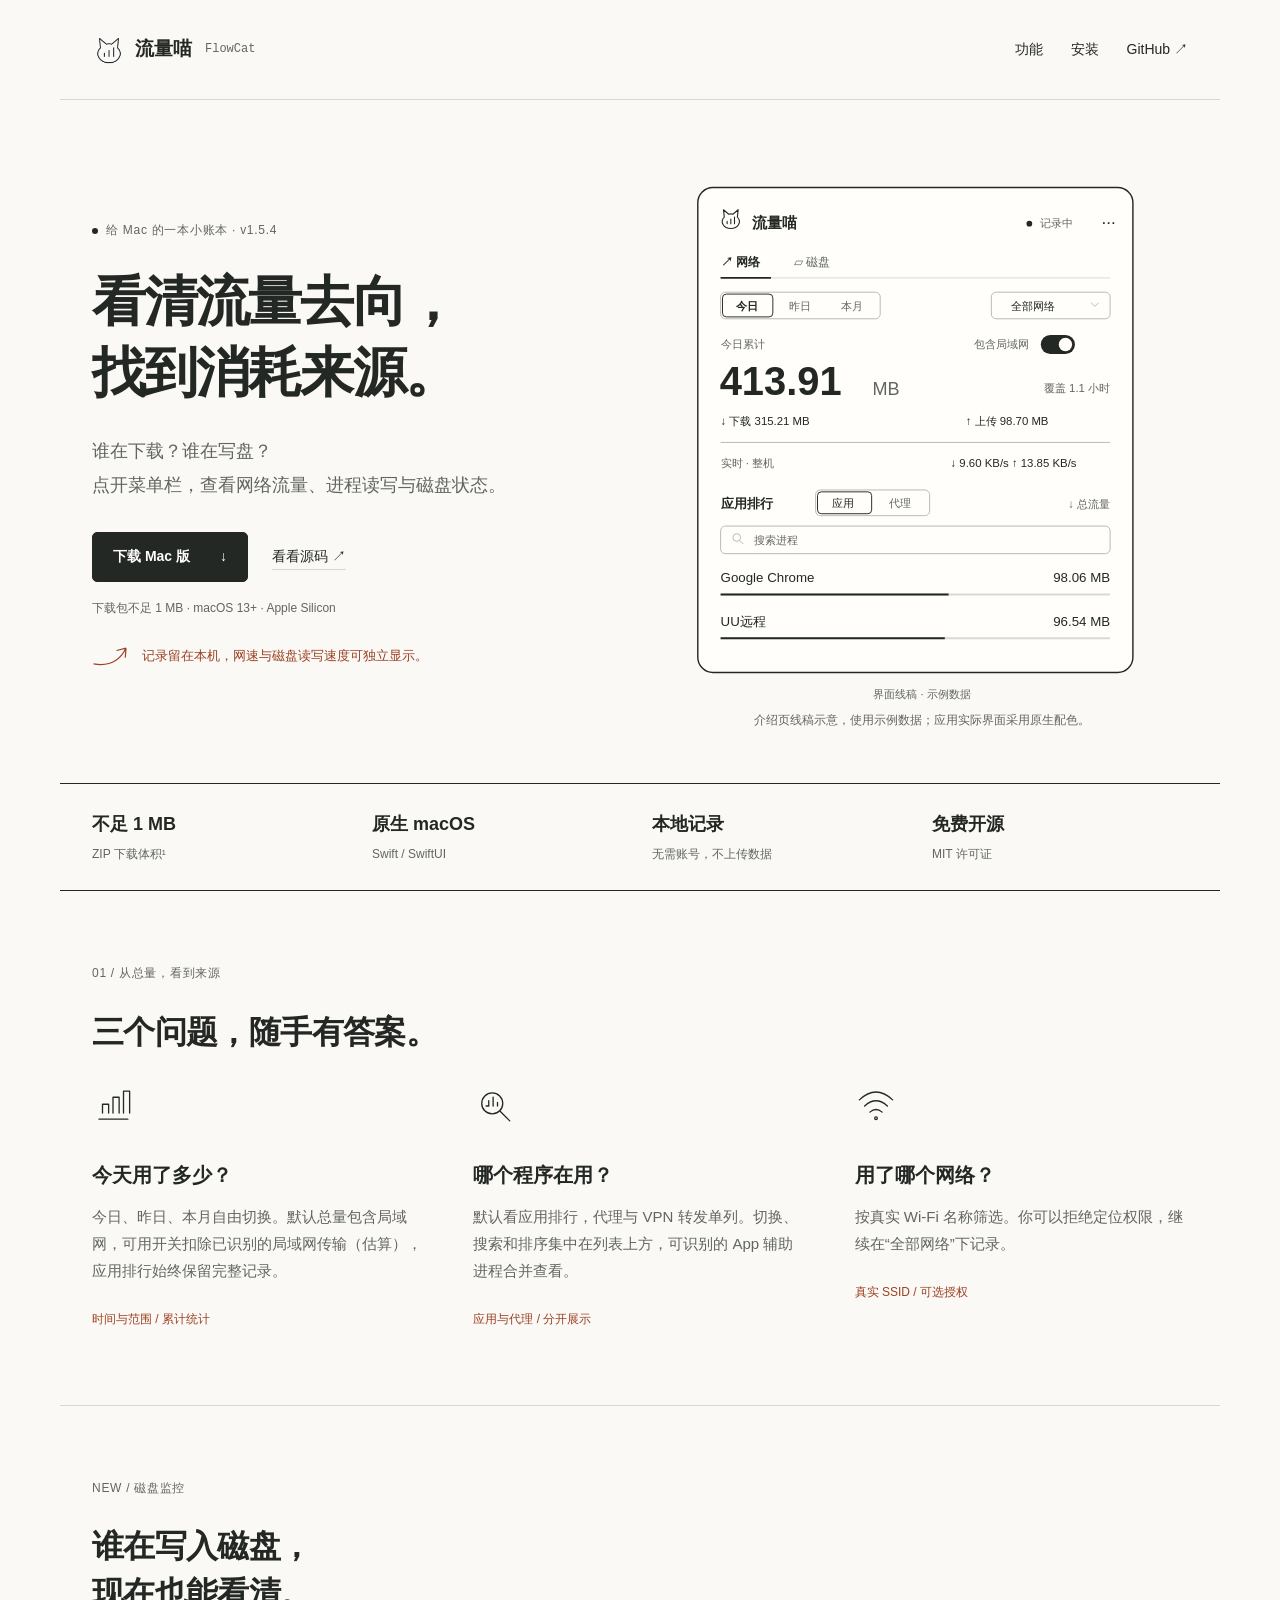
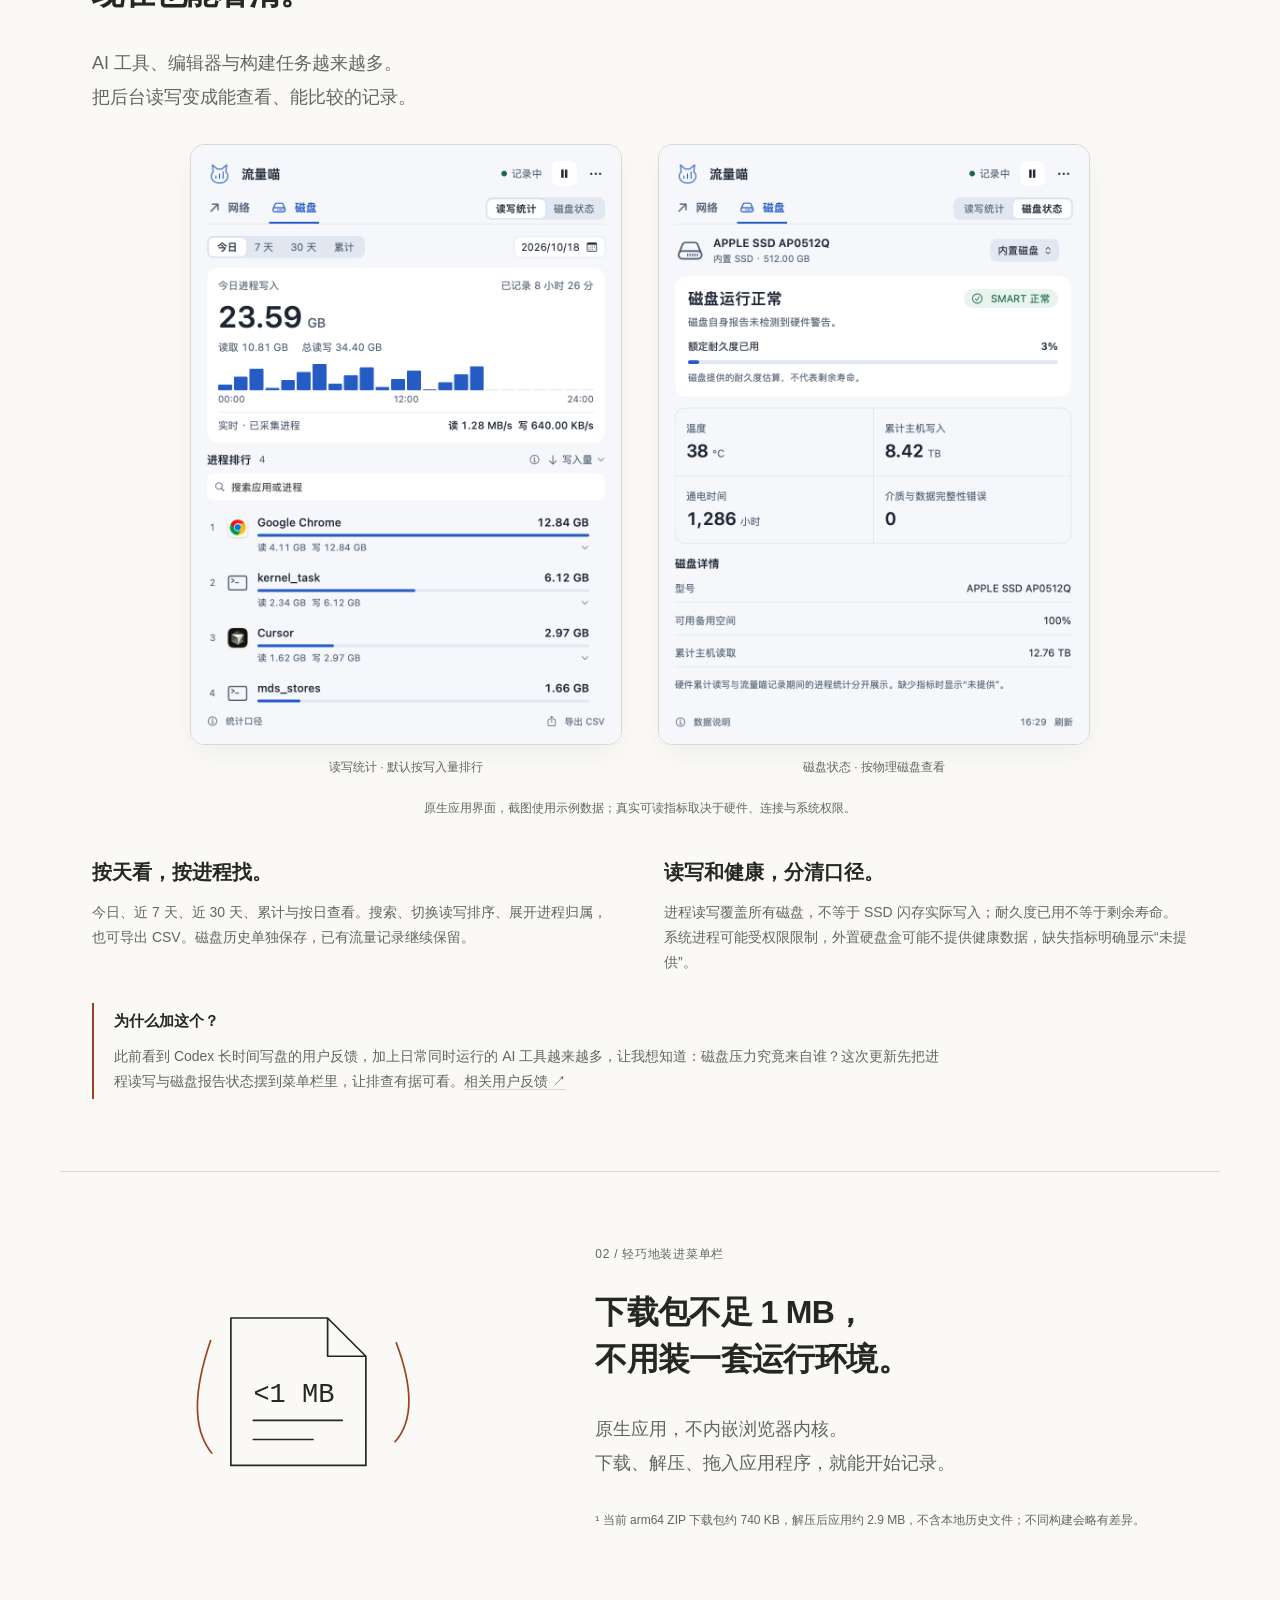
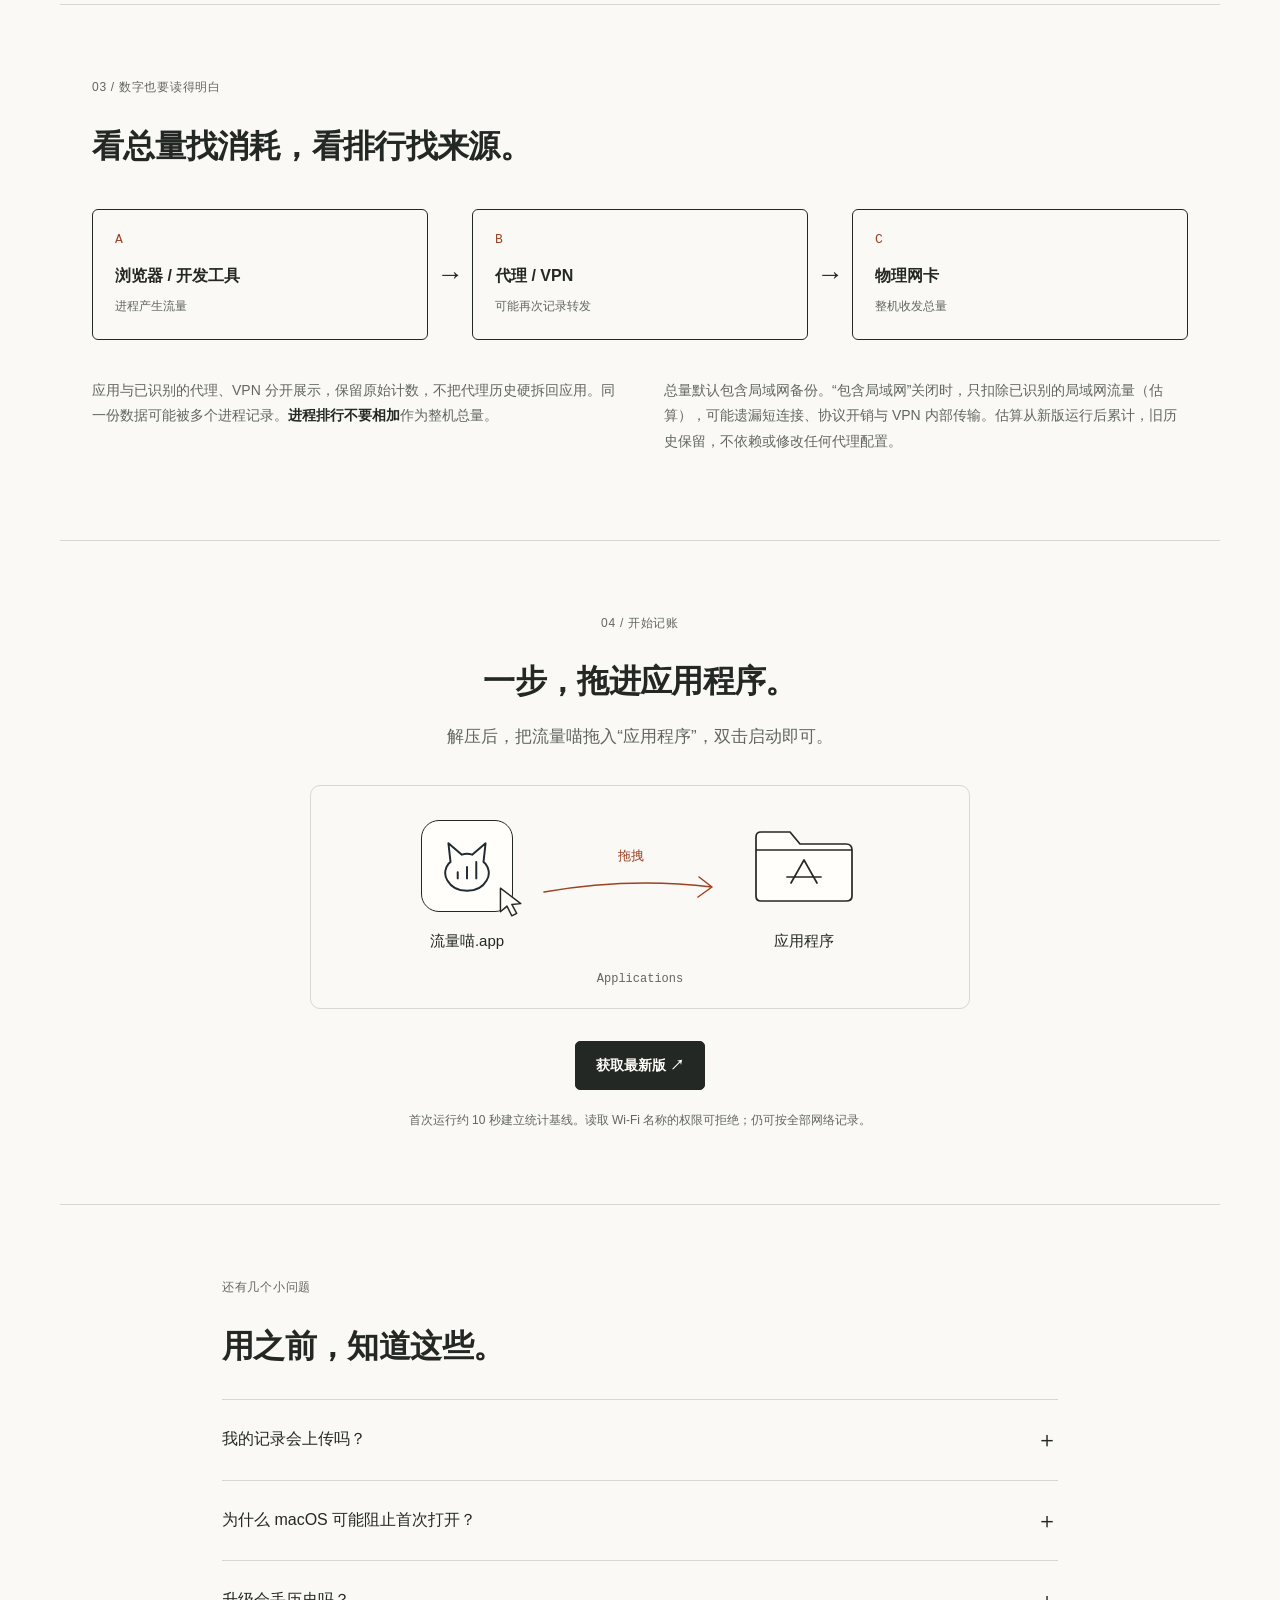
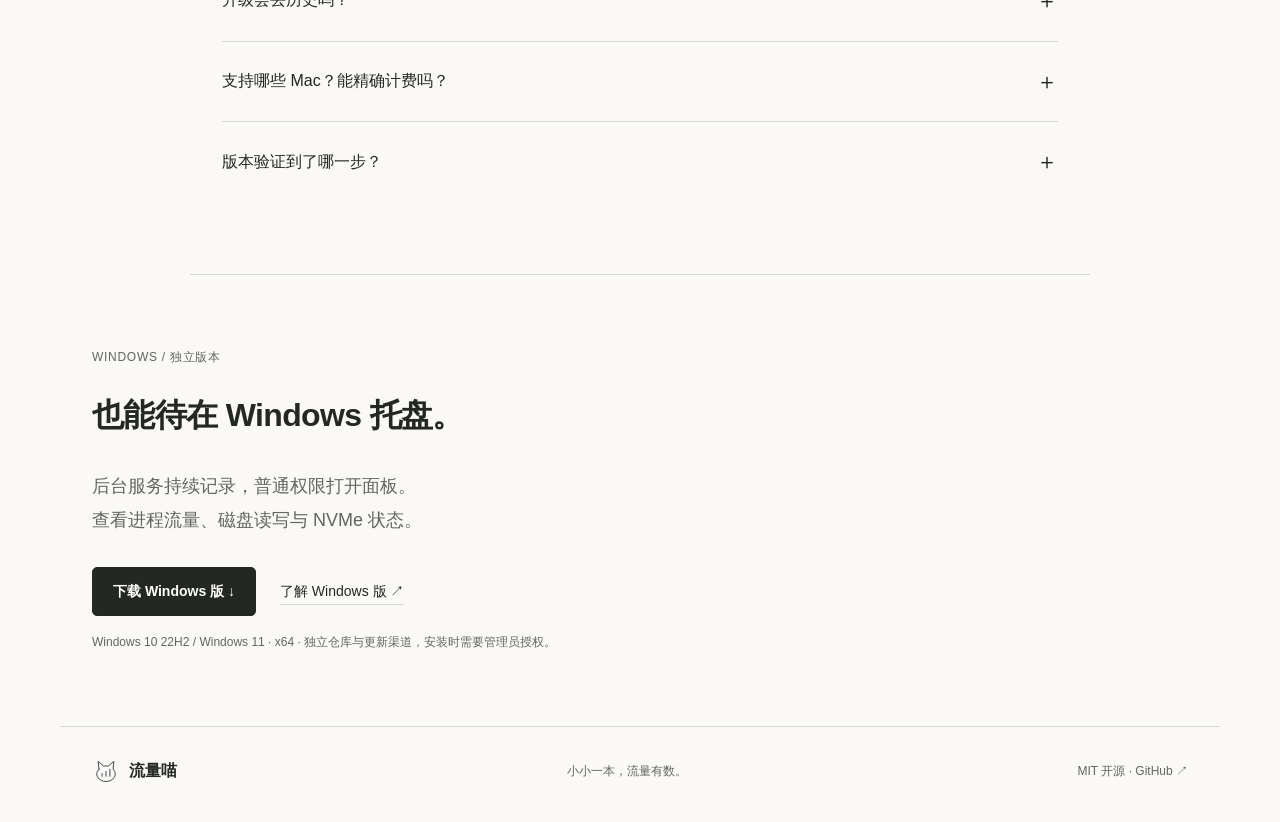
==== docs/index.html @ 8176739c "feat: replace internet scopes with a total-only LAN toggle" ====
<!doctype html>
<html lang="zh-CN"><head><meta charset="utf-8"><meta name="viewport" content="width=device-width,initial-scale=1"><meta name="description" content="流量喵 FlowCat：原生 Mac 菜单栏监控工具。查看网络流量、进程磁盘读写和磁盘健康，本地记录、免费开源。"><meta name="theme-color" content="#faf9f5"><title>流量喵 FlowCat — 看清流量去向</title><link rel="icon" href="assets/cat.svg" type="image/svg+xml"><link rel="stylesheet" href="style.css"></head>
<body><a class="skip" href="#main">跳到正文</a><header class="wrap"><a class="brand" href="#"><img src="assets/app-icon.png" width="34" height="34" alt="">流量喵 <span>FlowCat</span></a><nav aria-label="主导航"><a href="#features">功能</a><a href="#install">安装</a><a href="https://github.com/tab16360/flowcat">GitHub ↗</a></nav></header>
<main id="main"><section class="hero wrap"><div class="hero-copy"><p class="eyebrow"><span class="status-dot"></span> 给 Mac 的一本小账本 · v1.5.4</p><h1>看清流量去向，<br>找到消耗来源。</h1><p class="lead">谁在下载？谁在写盘？<br>点开菜单栏，查看网络流量、进程读写与磁盘状态。</p><div class="actions"><a class="button" href="https://github.com/tab16360/flowcat/releases/latest/download/FlowCat-arm64.zip">下载 Mac 版 <span aria-hidden="true">↓</span></a><a class="text-link" href="https://github.com/tab16360/flowcat">看看源码 ↗</a></div><p class="fine">下载包不足 1 MB · macOS 13+ · Apple Silicon</p><div class="hero-note"><svg viewBox="0 0 48 30" aria-hidden="true"><path d="M2 25Q31 30 43 5m0 0-12 3m12-3-1 12"/></svg><span>记录留在本机，网速与磁盘读写速度可独立显示。</span></div></div><figure class="product"><img src="assets/product.svg" alt="流量喵面板线稿示意：时间与网络筛选、累计流量、进程排行" width="560" height="570"><figcaption>介绍页线稿示意，使用示例数据；应用实际界面采用原生配色。</figcaption></figure></section>
<section class="facts wrap" aria-label="产品特点"><div><strong>不足 1 MB</strong><span>ZIP 下载体积¹</span></div><div><strong>原生 macOS</strong><span>Swift / SwiftUI</span></div><div><strong>本地记录</strong><span>无需账号，不上传数据</span></div><div><strong>免费开源</strong><span>MIT 许可证</span></div></section>
<section id="features" class="wrap section"><div class="section-heading"><p class="eyebrow">01 / 从总量，看到来源</p><h2>三个问题，随手有答案。</h2></div><div class="features"><article><svg class="line-icon" viewBox="0 0 48 48" aria-hidden="true"><path d="M8 39h33M12 32V22h7v10m5 0V14h7v18m5 0V7h7v25"/></svg><h3>今天用了多少？</h3><p>今日、昨日、本月自由切换。默认总量包含局域网，可用开关扣除已识别的局域网传输（估算），应用排行始终保留完整记录。</p><span class="note">时间与范围 / 累计统计</span></article><article><svg class="line-icon" viewBox="0 0 48 48" aria-hidden="true"><circle cx="22" cy="21" r="12"/><path d="m31 30 11 11M15 24h3v-6m5 6V14m5 10v-4"/></svg><h3>哪个程序在用？</h3><p>默认看应用排行，代理与 VPN 转发单列。切换、搜索和排序集中在列表上方，可识别的 App 辅助进程合并查看。</p><span class="note">应用与代理 / 分开展示</span></article><article><svg class="line-icon" viewBox="0 0 48 48" aria-hidden="true"><path d="M5 17q19-18 38 0M11 24q13-12 26 0m-20 7q7-6 14 0"/><circle cx="24" cy="38" r="1.5"/></svg><h3>用了哪个网络？</h3><p>按真实 Wi-Fi 名称筛选。你可以拒绝定位权限，继续在“全部网络”下记录。</p><span class="note">真实 SSID / 可选授权</span></article></div></section>
<section id="disk" class="wrap section disk-section"><div class="section-heading"><p class="eyebrow">NEW / 磁盘监控</p><h2>谁在写入磁盘，<br>现在也能看清。</h2><p class="lead">AI 工具、编辑器与构建任务越来越多。<br>把后台读写变成能查看、能比较的记录。</p></div><div class="disk-screens"><figure><img src="assets/disk-io.png" width="920" height="1280" loading="lazy" alt="磁盘读写统计：今日、7天、30天与累计，支持进程写入排行、搜索和导出"><figcaption>读写统计 · 默认按写入量排行</figcaption></figure><figure><img src="assets/disk-health.png" width="920" height="1280" loading="lazy" alt="磁盘健康：SMART状态、温度、累计主机写入、通电时间和介质错误"><figcaption>磁盘状态 · 按物理磁盘查看</figcaption></figure></div><p class="fine screenshot-note">原生应用界面，截图使用示例数据；真实可读指标取决于硬件、连接与系统权限。</p><div class="disk-details"><article><h3>按天看，按进程找。</h3><p>今日、近 7 天、近 30 天、累计与按日查看。搜索、切换读写排序、展开进程归属，也可导出 CSV。磁盘历史单独保存，已有流量记录继续保留。</p></article><article><h3>读写和健康，分清口径。</h3><p>进程读写覆盖所有磁盘，不等于 SSD 闪存实际写入；耐久度已用不等于剩余寿命。系统进程可能受权限限制，外置硬盘盒可能不提供健康数据，缺失指标明确显示“未提供”。</p></article></div><div class="update-note"><strong>为什么加这个？</strong><p>此前看到 Codex 长时间写盘的用户反馈，加上日常同时运行的 AI 工具越来越多，让我想知道：磁盘压力究竟来自谁？这次更新先把进程读写与磁盘报告状态摆到菜单栏里，让排查有据可看。<a class="text-link" href="https://github.com/openai/codex/issues/21007">相关用户反馈 ↗</a></p></div></section>
<section id="size" class="wrap section size-section"><div class="size-illustration" aria-hidden="true"><svg viewBox="0 0 240 180"><path d="M55 32h86l34 34v97H55ZM141 32v34h34M75 123h79M75 140h53"/><path class="sketch" d="M37 52q-24 70 1 100M202 54q23 61-1 88"/><text x="75" y="107">&lt;1 MB</text></svg></div><div><p class="eyebrow">02 / 轻巧地装进菜单栏</p><h2>下载包不足 1 MB，<br>不用装一套运行环境。</h2><p class="lead">原生应用，不内嵌浏览器内核。<br>下载、解压、拖入应用程序，就能开始记录。</p><p class="fine">¹ 当前 arm64 ZIP 下载包约 740 KB，解压后应用约 2.9 MB，不含本地历史文件；不同构建会略有差异。</p></div></section>
<section class="wrap section accounting"><p class="eyebrow">03 / 数字也要读得明白</p><h2>看总量找消耗，看排行找来源。</h2><div class="flow" aria-label="流量可能经过原程序、代理再到物理网卡"><div><span class="flow-no">A</span><strong>浏览器 / 开发工具</strong><span>进程产生流量</span></div><span class="arrow" aria-hidden="true">→</span><div><span class="flow-no">B</span><strong>代理 / VPN</strong><span>可能再次记录转发</span></div><span class="arrow" aria-hidden="true">→</span><div><span class="flow-no">C</span><strong>物理网卡</strong><span>整机收发总量</span></div></div><div class="notes"><p>应用与已识别的代理、VPN 分开展示，保留原始计数，不把代理历史硬拆回应用。同一份数据可能被多个进程记录。<strong>进程排行不要相加</strong>作为整机总量。</p><p>总量默认包含局域网备份。“包含局域网”关闭时，只扣除已识别的局域网流量（估算），可能遗漏短连接、协议开销与 VPN 内部传输。估算从新版运行后累计，旧历史保留，不依赖或修改任何代理配置。</p></div></section>
<section id="install" class="wrap section install"><div><p class="eyebrow">04 / 开始记账</p><h2>一步，拖进应用程序。</h2><p class="lead">解压后，把流量喵拖入“应用程序”，双击启动即可。</p></div><figure class="drag-install" aria-label="安装示意：将流量喵应用图标拖拽到应用程序文件夹"><div class="drag-stage"><div class="drag-source"><div class="app-tile"><img src="assets/cat.svg" width="66" height="66" alt=""><svg class="drag-cursor" viewBox="0 0 32 40" aria-hidden="true"><path d="M3 3v29l8-7 6 12 6-3-6-11 11-1Z"/></svg></div><strong>流量喵.app</strong></div><div class="drag-path" aria-hidden="true"><span>拖拽</span><svg viewBox="0 0 180 36"><path d="M3 22Q88 7 171 17m-13-10 13 10-14 10"/></svg></div><div class="drag-destination"><svg class="folder-icon" viewBox="0 0 110 88" aria-hidden="true"><path d="M7 74V15q0-5 5-5h29l10 12h46q6 0 6 6v46q0 5-6 5H12q-5 0-5-5Zm1-46h94"/><path d="m42 61 13-23 13 23m-30-6h34"/></svg><strong>应用程序</strong></div></div><figcaption>Applications</figcaption></figure><a class="button" href="https://github.com/tab16360/flowcat/releases/latest/download/FlowCat-arm64.zip">获取最新版 ↗</a><p class="fine">首次运行约 10 秒建立统计基线。读取 Wi-Fi 名称的权限可拒绝；仍可按全部网络记录。</p></section>
<section class="wrap section faq"><p class="eyebrow">还有几个小问题</p><h2>用之前，知道这些。</h2><details><summary>我的记录会上传吗？<span aria-hidden="true">＋</span></summary><p>不会。网络和磁盘历史分别保存在本机的 ledger.json 与 disk-ledger.json 中，不记录通信内容，不包含遥测。导出的 CSV 由你选择保存位置。</p></details><details><summary>为什么 macOS 可能阻止首次打开？<span aria-hidden="true">＋</span></summary><p>当前应用为临时签名、未进行 Developer ID 签名和公证。确认下载来源后，可按系统设置“隐私与安全性”的提示允许打开，无需关闭系统安全功能。</p></details><details><summary>升级会丢历史吗？<span aria-hidden="true">＋</span></summary><p>1.4.0 起选择“安装并重启”即可应用内更新，历史和设置保留，失败时恢复旧版。1.3.x 需要先手动安装一次新版。</p></details><details><summary>支持哪些 Mac？能精确计费吗？<span aria-hidden="true">＋</span></summary><p>右键菜单或“更多”菜单可检查更新，选择“安装并重启”自动下载、校验和替换；安装目录需可写，历史保留。当前发布包支持 Apple Silicon、macOS 13+。Intel 可尝试源码构建但未验收。采样可能漏计短时进程和网络切换间隔，不能用于精确计费。</p></details><details><summary>版本验证到了哪一步？<span aria-hidden="true">＋</span></summary><p>128 项核心统计、磁盘持久化与更新检查通过；已实测进程采样与磁盘健康数据，并渲染明暗、窄屏与短屏界面。完整鼠标交互、权限弹窗和多显示器场景尚未验收。</p></details></section>
<section id="windows" class="wrap section"><div class="section-heading"><p class="eyebrow">WINDOWS / 独立版本</p><h2>也能待在 Windows 托盘。</h2><p class="lead">后台服务持续记录，普通权限打开面板。<br>查看进程流量、磁盘读写与 NVMe 状态。</p></div><div class="actions"><a class="button" href="https://github.com/tab16360/flowcat-windows/releases/latest/download/FlowCat-Windows-x64-Setup.exe">下载 Windows 版 ↓</a><a class="text-link" href="windows/">了解 Windows 版 ↗</a></div><p class="fine">Windows 10 22H2 / Windows 11 · x64 · 独立仓库与更新渠道，安装时需要管理员授权。</p></section>
</main><footer class="wrap"><a class="brand" href="#"><img src="assets/cat.svg" width="28" height="28" alt="">流量喵</a><span>小小一本，流量有数。</span><a href="https://github.com/tab16360/flowcat">MIT 开源 · GitHub ↗</a></footer></body></html>
---- docs/style.css ----
:root{--paper:#faf9f5;--ink:#242824;--muted:#626660;--line:#d7d8cf;--accent:#9c4123;--white:#fffefa}*{box-sizing:border-box}html{scroll-behavior:auto;scroll-padding-top:24px}body{margin:0;color:var(--ink);background:var(--paper);font:16px/1.8 -apple-system,BlinkMacSystemFont,"PingFang SC",sans-serif}a{color:inherit;text-decoration:none}a:focus-visible,summary:focus-visible{outline:2px solid var(--accent);outline-offset:5px}.wrap{max-width:1160px;padding:0 32px;margin:auto}header{min-height:100px;display:flex;align-items:center;justify-content:space-between;border-bottom:1px solid var(--line)}.brand{display:flex;gap:9px;align-items:center;font-size:19px;font-weight:700;white-space:nowrap}.brand span{font:12px/1.4 ui-monospace,monospace;color:var(--muted);margin-left:4px}nav{display:flex;gap:28px;font-size:14px}nav a:hover,.text-link:hover{color:var(--accent)}.hero{display:grid;grid-template-columns:1fr 1fr;align-items:center;gap:32px;padding-top:60px;padding-bottom:52px}.eyebrow{font-size:12px;letter-spacing:.06em;color:var(--muted);margin:0 0 24px;display:flex;align-items:center;gap:8px}.status-dot{width:6px;height:6px;border-radius:50%;background:var(--ink)}h1{font-size:clamp(38px,4.4vw,54px);line-height:1.32;letter-spacing:-.035em;margin:0 0 26px;font-weight:650}h2{font-size:32px;line-height:1.45;letter-spacing:-.02em;margin:0 0 30px;font-weight:650}h3{font-size:20px;margin:20px 0 10px}.size-mark{position:relative;white-space:nowrap}.size-mark svg{position:absolute;bottom:-9px;left:-3px;width:100%;height:16px;overflow:visible;fill:none;stroke:var(--accent);stroke-width:1.6}.lead{font-size:18px;color:var(--muted);line-height:1.9;margin:0 0 30px}.actions{display:flex;align-items:center;gap:24px;flex-wrap:wrap}.button{display:inline-flex;justify-content:center;gap:30px;align-items:center;padding:11px 20px;background:var(--ink);color:var(--white);border:1px solid var(--ink);border-radius:5px;font-size:14px;font-weight:600}.button:hover{background:#40453e}.text-link{font-size:14px;border-bottom:1px solid var(--line)}.fine,figcaption{font-size:12px;color:var(--muted);line-height:1.8}.fine{margin:16px 0 0}.hero-note{display:flex;gap:12px;align-items:center;margin:22px 0 0;font-size:13px;color:var(--accent)}.hero-note svg{width:38px;height:30px;fill:none;stroke:var(--accent);stroke-width:1.5}.product{margin:0;min-width:0;background-image:radial-gradient(#dbdcd3 .65px,transparent .65px);background-size:18px 18px;border-radius:12px}.product img{width:100%;height:auto;display:block}.product figcaption{margin:8px 24px 0;text-align:center;background:var(--paper)}.facts{display:grid;grid-template-columns:repeat(4,1fr);border-top:1px solid var(--ink);border-bottom:1px solid var(--ink);padding-top:24px;padding-bottom:24px;gap:24px}.facts div{display:flex;flex-direction:column;gap:4px}.facts strong{font-size:18px;font-weight:600}.facts span{font-size:12px;color:var(--muted)}.section{padding-top:72px;padding-bottom:72px;border-bottom:1px solid var(--line)}.features{display:grid;grid-template-columns:repeat(3,1fr);gap:48px}.features p{font-size:15px;color:var(--muted);margin:0 0 20px}.line-icon{width:42px;height:42px;stroke:var(--ink);stroke-width:1.5;stroke-linecap:round;stroke-linejoin:round;fill:none}.note{font-size:12px;color:var(--accent)}.size-section{display:grid;grid-template-columns:1fr 1.4fr;gap:80px;align-items:center}.size-illustration{text-align:center}.size-illustration svg{max-width:270px;width:100%;fill:none;stroke:var(--ink);stroke-width:1.5;stroke-linecap:round;stroke-linejoin:round}.size-illustration text{fill:var(--ink);stroke:none;font:24px ui-monospace,monospace}.size-illustration .sketch{stroke:var(--accent)}.flow{display:grid;grid-template-columns:1fr 44px 1fr 44px 1fr;align-items:center;margin-top:40px}.flow>div{min-width:0;display:flex;flex-direction:column;border:1px solid var(--ink);border-radius:6px;padding:22px;gap:5px}.flow span{font-size:12px;color:var(--muted)}.flow .flow-no{font:13px ui-monospace,monospace;color:var(--accent);margin-bottom:10px}.flow strong{font-size:16px}.flow .arrow{text-align:center;font-size:27px;color:var(--ink)}.notes{display:grid;grid-template-columns:1fr 1fr;gap:48px;margin-top:24px;color:var(--muted);font-size:14px}.notes strong{color:var(--ink)}.install{display:grid;grid-template-columns:1fr 1fr;gap:80px}ol{margin:0;padding-left:27px}li{padding-left:12px;margin-bottom:24px}li::marker{font:15px ui-monospace,monospace;color:var(--accent)}li:last-child{margin-bottom:0}ol p{margin:5px 0 0;color:var(--muted);font-size:14px}.faq{max-width:900px}details{border-top:1px solid var(--line);padding:20px 0}summary{list-style:none;cursor:pointer;font-size:16px;display:flex;align-items:center;justify-content:space-between;gap:18px}summary::-webkit-details-marker{display:none}summary span{font-size:22px;font-weight:400}details[open] summary span{transform:rotate(45deg)}details p{color:var(--muted);font-size:14px;max-width:680px;margin:18px 0 0}footer{display:flex;justify-content:space-between;align-items:center;gap:24px;padding-top:30px!important;padding-bottom:36px!important;font-size:12px;color:var(--muted)}footer .brand{font-size:16px;color:var(--ink)}.skip{position:fixed;top:-100px;left:20px;background:var(--white);padding:8px 18px;z-index:5}.skip:focus{top:10px}@media(max-width:850px){.hero{gap:16px;padding-top:44px}.features{gap:28px}.size-section,.install{gap:40px}h1{font-size:38px}h2{font-size:28px}.section{padding-top:52px;padding-bottom:52px}.flow>div{padding:16px}.flow strong{font-size:14px}}@media(max-width:640px){.wrap{padding-left:22px;padding-right:22px}header{min-height:78px}.brand span{display:none}nav{gap:18px}nav a:first-child{display:none}.hero{grid-template-columns:1fr;gap:30px;padding-top:42px;padding-bottom:36px}.hero-copy{max-width:440px}h1{font-size:42px}.hero .product{max-width:500px;width:100%;justify-self:center}.facts{grid-template-columns:1fr 1fr;gap:24px 20px;padding-top:22px;padding-bottom:22px}.features{grid-template-columns:1fr;gap:32px}.features article{padding-left:62px;position:relative}.line-icon{position:absolute;left:0;top:0}h3{margin-top:0}.features p{margin-bottom:10px}.size-section,.install,.notes{grid-template-columns:1fr;gap:28px}.size-illustration{order:2}.size-illustration svg{max-width:210px}.flow{grid-template-columns:1fr;gap:9px}.flow>div{padding:15px 20px}.flow .flow-no{margin-bottom:0}.flow .arrow{transform:rotate(90deg);line-height:1.3}.notes{gap:0;margin-top:18px}h2{font-size:27px}footer{flex-wrap:wrap;gap:12px}footer>span{width:100%;order:3}.lead{font-size:17px}.eyebrow{margin-bottom:18px}}@media(prefers-reduced-motion:reduce){html{scroll-behavior:auto}}

/* One-step install illustration */
.install{display:block;text-align:center}.install .eyebrow{justify-content:center}.install h2{margin-bottom:16px}.install .lead{font-size:17px}.drag-install{max-width:660px;margin:32px auto;background-image:radial-gradient(#dbdcd3 .65px,transparent .65px);background-size:18px 18px;border:1px solid var(--line);border-radius:10px;padding:34px 36px 22px}.drag-stage{display:flex;align-items:center;justify-content:center;gap:28px}.drag-source,.drag-destination{display:flex;flex-direction:column;align-items:center;gap:15px}.drag-source strong,.drag-destination strong{font-size:15px;font-weight:500;white-space:nowrap}.app-tile{position:relative;width:92px;height:92px;display:grid;place-items:center;border:1.5px solid var(--ink);border-radius:18px;background:var(--white)}.drag-cursor{position:absolute;width:26px;height:34px;right:-12px;bottom:-8px;fill:var(--white);stroke:var(--ink);stroke-width:1.8;stroke-linejoin:round}.folder-icon{width:110px;height:92px;fill:var(--white);stroke:var(--ink);stroke-width:1.7;stroke-linecap:round;stroke-linejoin:round}.drag-path{flex:1;max-width:180px;min-width:44px;align-self:center;padding-bottom:28px}.drag-path span{font-size:13px;color:var(--accent)}.drag-path svg{display:block;width:100%;height:36px;fill:none;stroke:var(--accent);stroke-width:1.5;stroke-linecap:round;stroke-linejoin:round}.drag-install figcaption{margin:18px 0 0;font:12px ui-monospace,monospace;color:var(--muted)}.install>.fine{max-width:600px;margin:20px auto 0}@media(max-width:640px){.drag-install{padding:28px 20px 20px}.drag-stage{gap:16px}.app-tile{width:74px;height:74px;border-radius:15px}.app-tile>img{width:55px;height:55px}.folder-icon{width:90px;height:74px}.drag-source strong,.drag-destination strong{font-size:14px}.install .lead{font-size:16px}.hero h1{font-size:38px}}

/* Disk monitoring update: retain the site's paper-and-line visual language. */
.disk-section .lead{margin-bottom:30px}.disk-screens{display:grid;grid-template-columns:1fr 1fr;gap:36px;max-width:900px;margin:0 auto}.disk-screens figure{margin:0;min-width:0}.disk-screens img{display:block;width:100%;height:auto;border:1px solid var(--line);border-radius:14px}.disk-screens figcaption{text-align:center;margin-top:12px}.screenshot-note{text-align:center;max-width:760px;margin:20px auto 0}.disk-details{display:grid;grid-template-columns:1fr 1fr;gap:48px;margin-top:34px}.disk-details h3{margin-top:0}.disk-details p,.update-note p{font-size:14px;color:var(--muted);margin:8px 0 0}.update-note{border-left:2px solid var(--accent);padding:4px 0 4px 20px;margin-top:28px;max-width:850px}.update-note strong{font-size:15px}.update-note .text-link{white-space:nowrap}.disk-section figure img{box-shadow:0 10px 26px #2428240a}@media(max-width:640px){.disk-screens{grid-template-columns:1fr;max-width:420px;gap:30px}.disk-details{grid-template-columns:1fr;gap:22px}.disk-details h3{margin-bottom:8px}.update-note{padding-left:16px}}
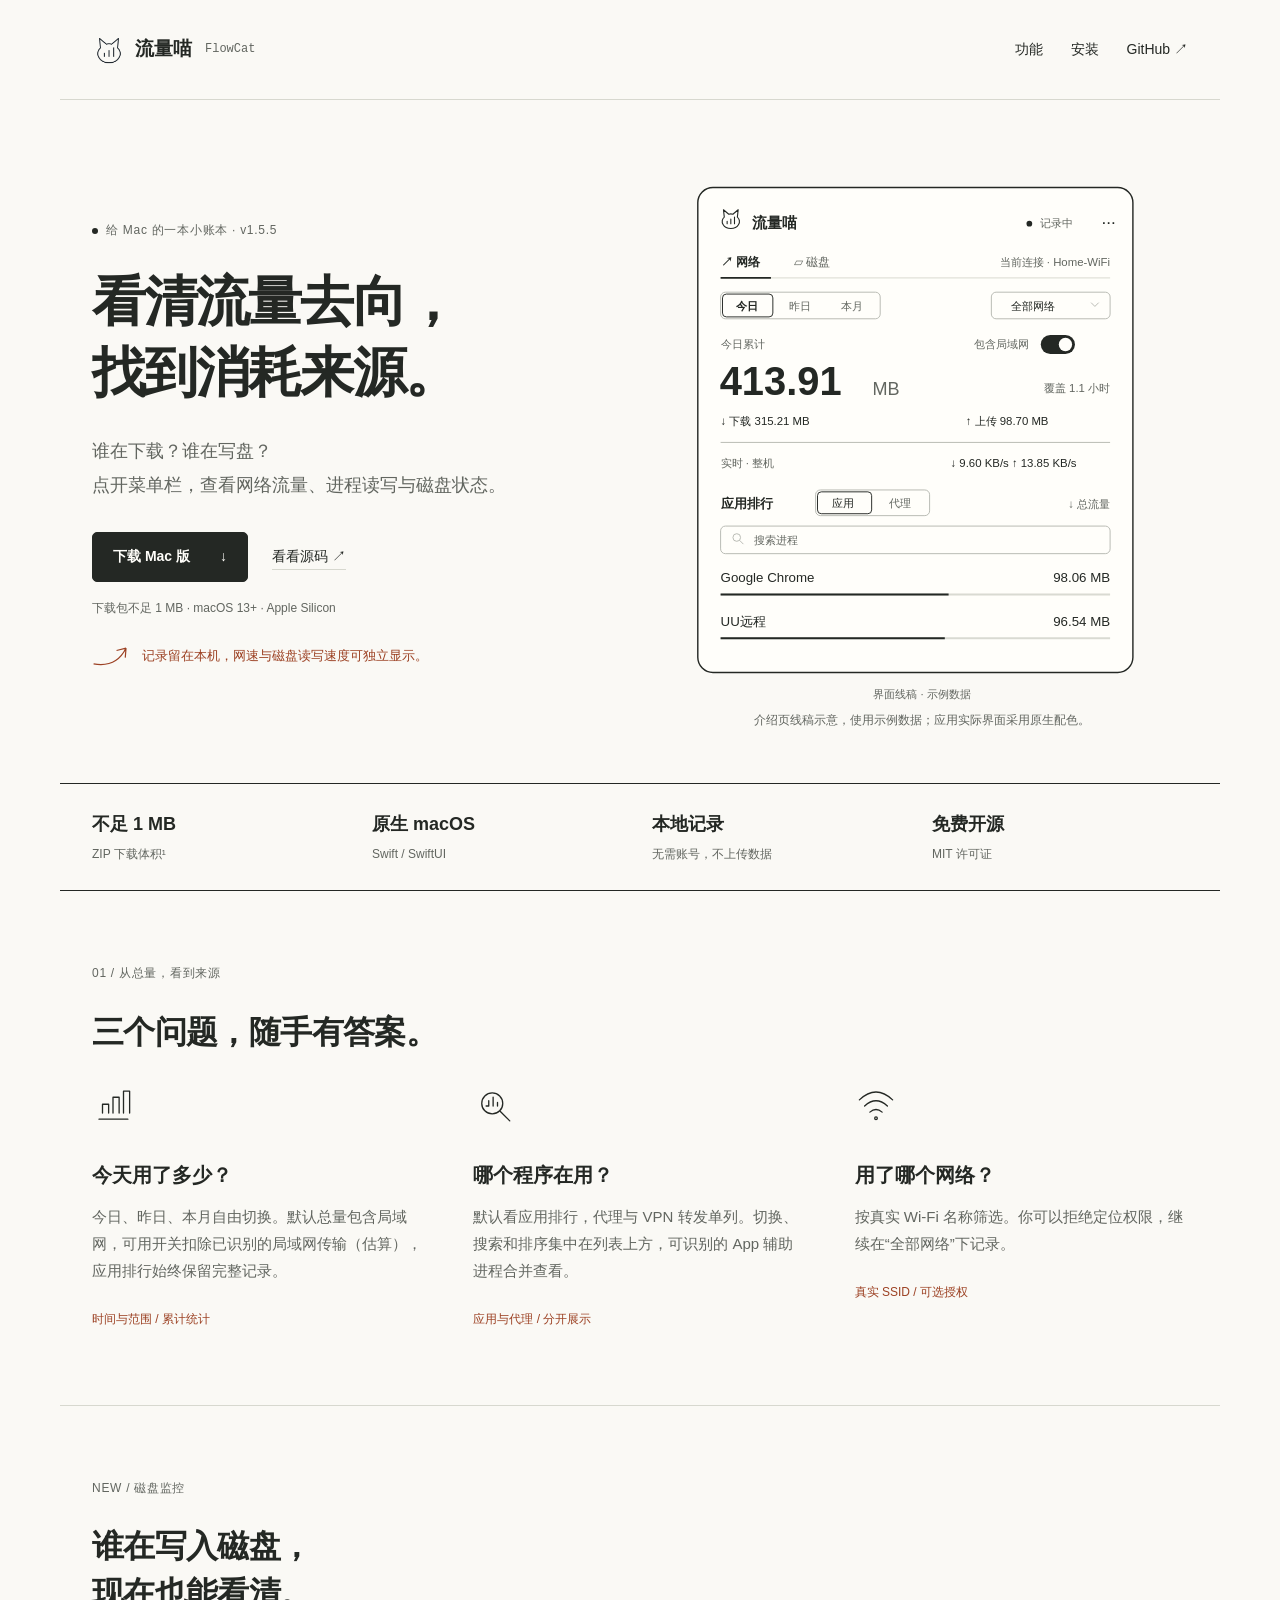
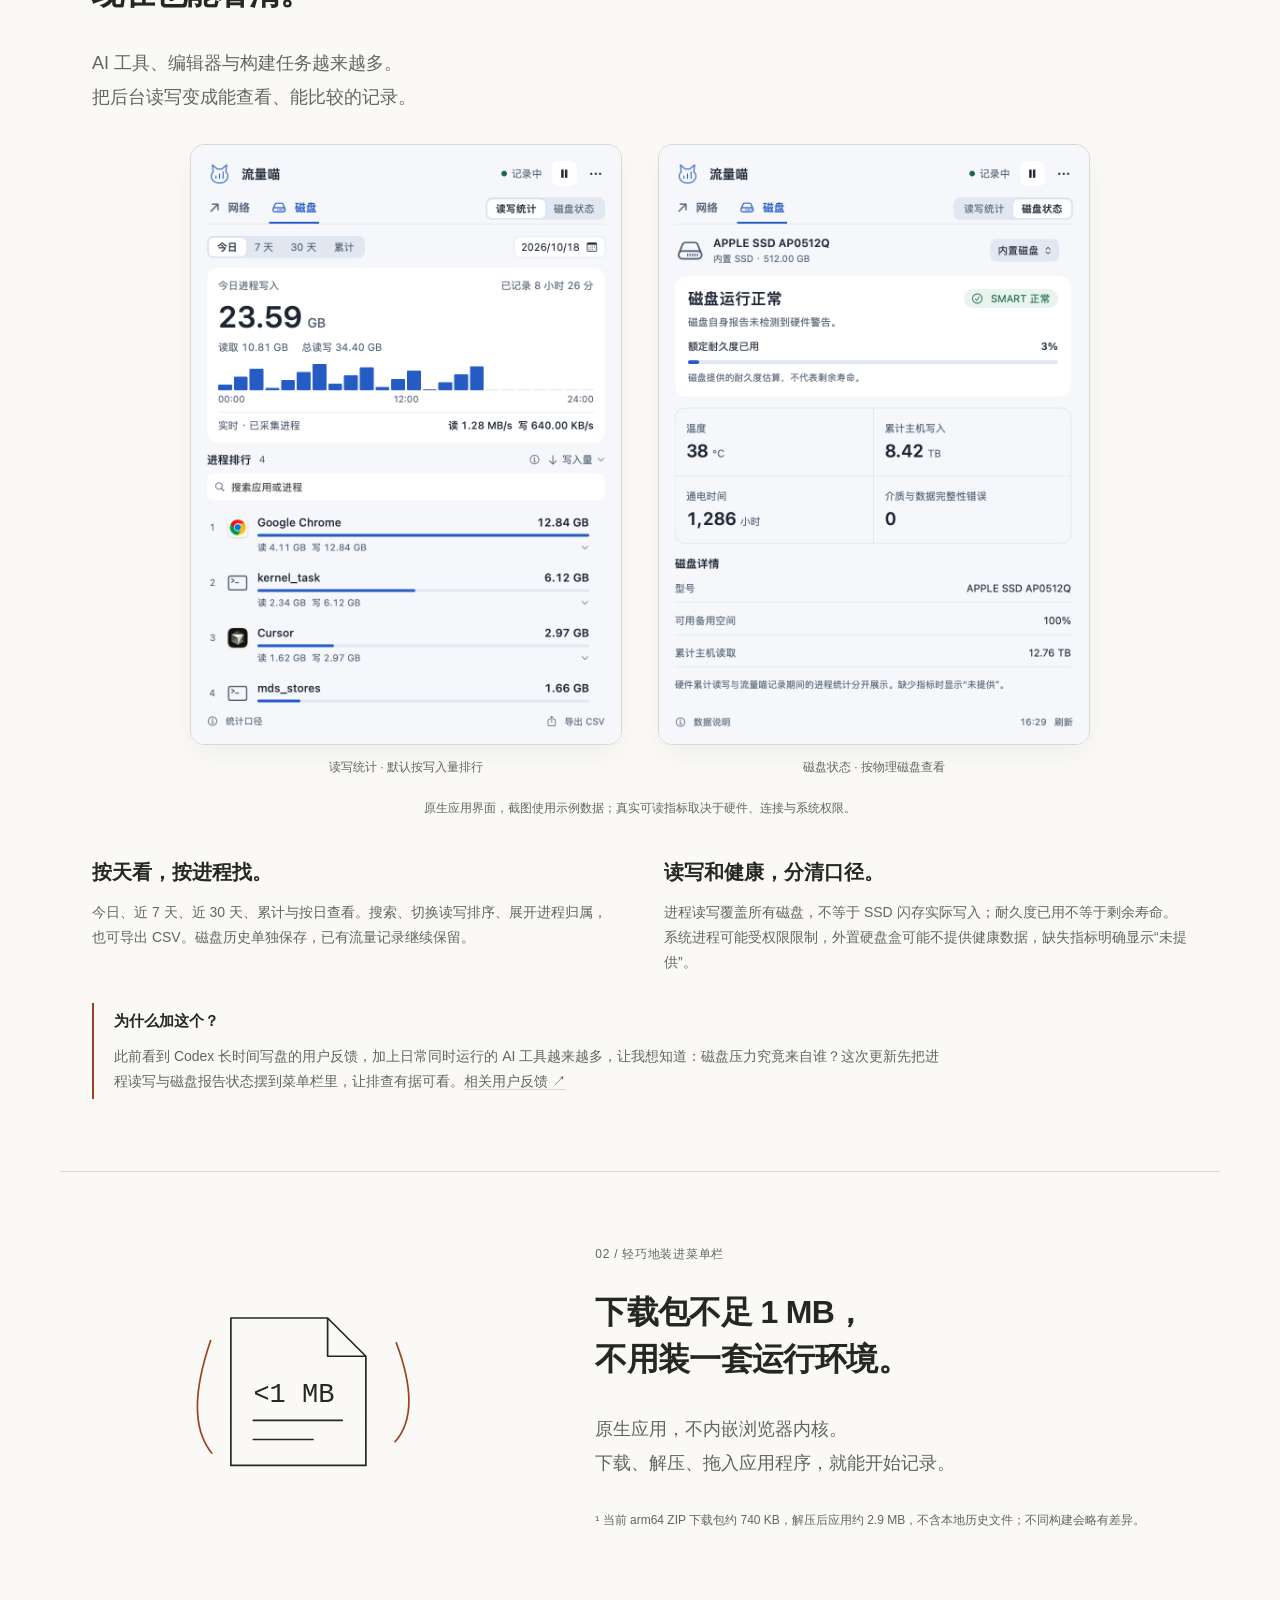
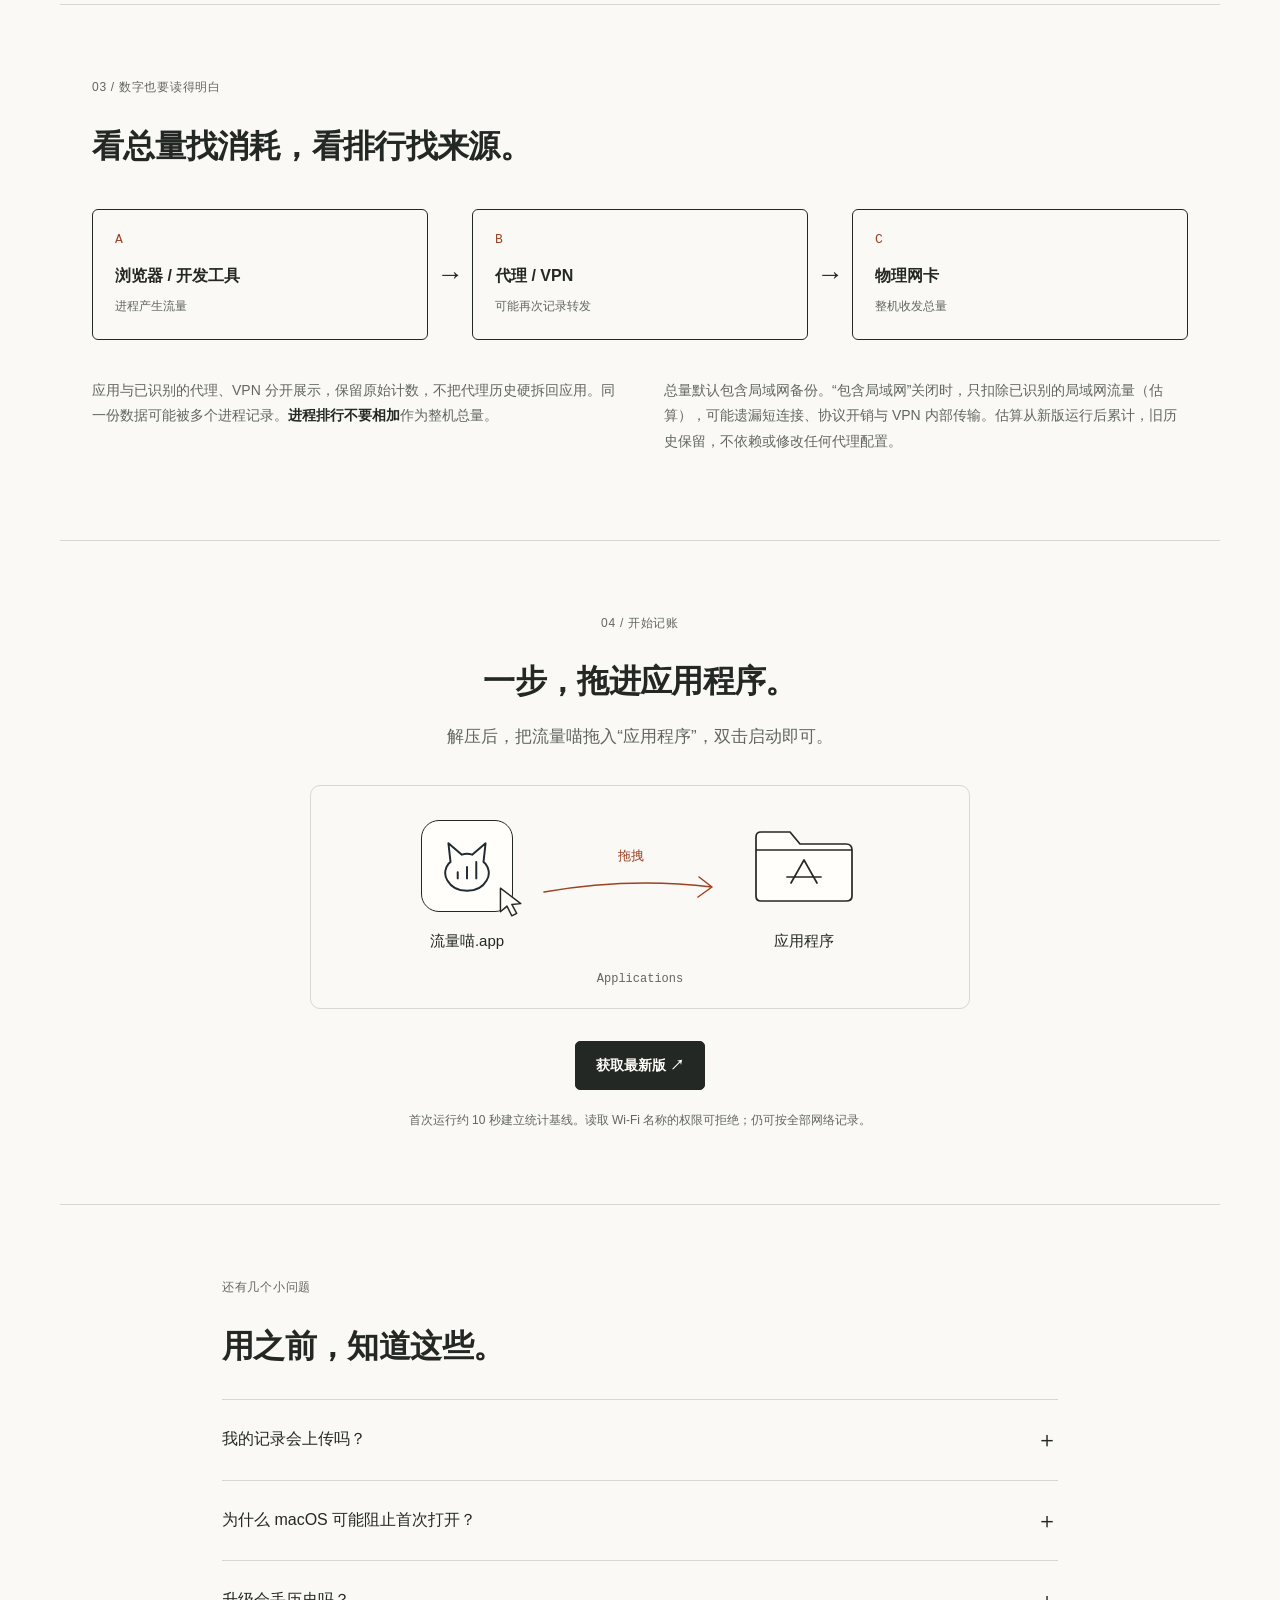
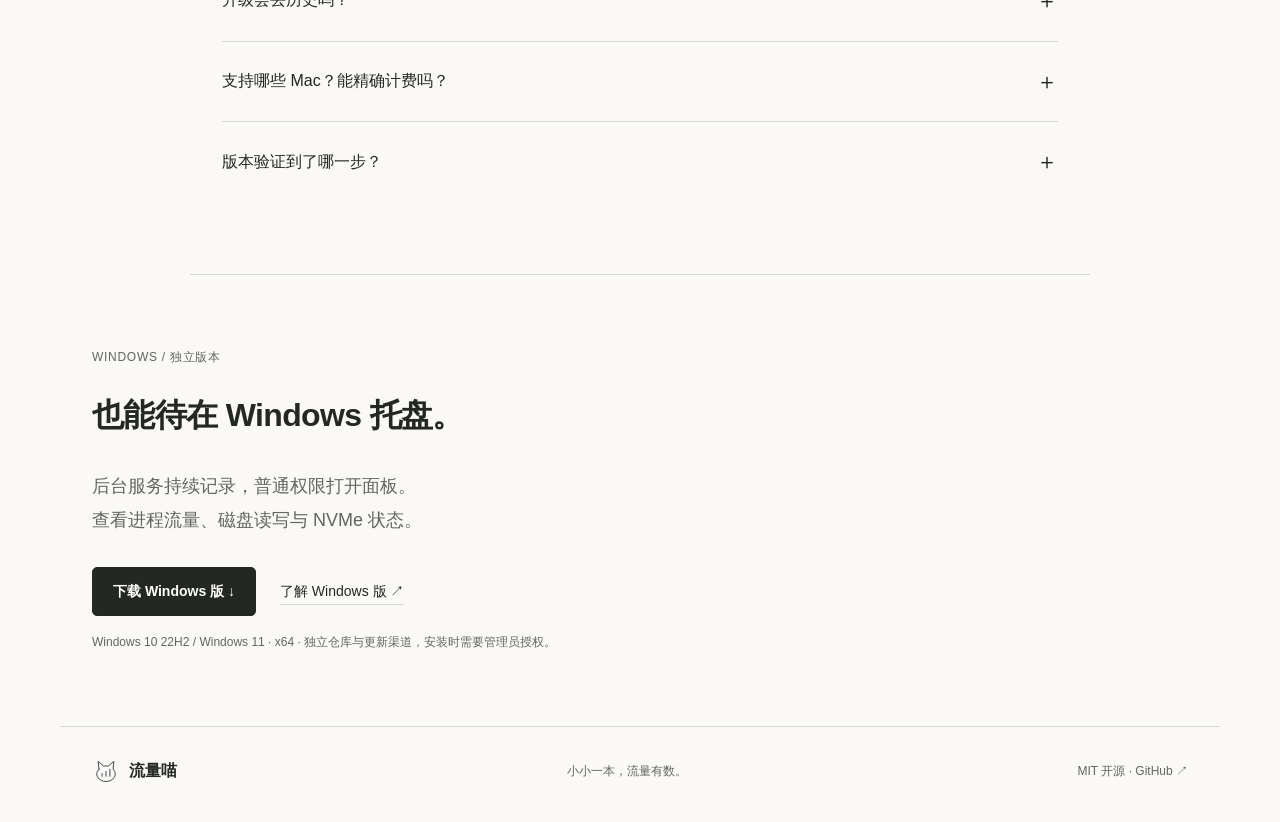
==== commit 80e4656d: "release: prepare 1.5.5 current-network layout update" ====
--- a/docs/index.html
+++ b/docs/index.html
@@ -1,7 +1,7 @@
 <!doctype html>
 <html lang="zh-CN"><head><meta charset="utf-8"><meta name="viewport" content="width=device-width,initial-scale=1"><meta name="description" content="流量喵 FlowCat：原生 Mac 菜单栏监控工具。查看网络流量、进程磁盘读写和磁盘健康，本地记录、免费开源。"><meta name="theme-color" content="#faf9f5"><title>流量喵 FlowCat — 看清流量去向</title><link rel="icon" href="assets/cat.svg" type="image/svg+xml"><link rel="stylesheet" href="style.css"></head>
 <body><a class="skip" href="#main">跳到正文</a><header class="wrap"><a class="brand" href="#"><img src="assets/app-icon.png" width="34" height="34" alt="">流量喵 <span>FlowCat</span></a><nav aria-label="主导航"><a href="#features">功能</a><a href="#install">安装</a><a href="https://github.com/tab16360/flowcat">GitHub ↗</a></nav></header>
-<main id="main"><section class="hero wrap"><div class="hero-copy"><p class="eyebrow"><span class="status-dot"></span> 给 Mac 的一本小账本 · v1.5.4</p><h1>看清流量去向，<br>找到消耗来源。</h1><p class="lead">谁在下载？谁在写盘？<br>点开菜单栏，查看网络流量、进程读写与磁盘状态。</p><div class="actions"><a class="button" href="https://github.com/tab16360/flowcat/releases/latest/download/FlowCat-arm64.zip">下载 Mac 版 <span aria-hidden="true">↓</span></a><a class="text-link" href="https://github.com/tab16360/flowcat">看看源码 ↗</a></div><p class="fine">下载包不足 1 MB · macOS 13+ · Apple Silicon</p><div class="hero-note"><svg viewBox="0 0 48 30" aria-hidden="true"><path d="M2 25Q31 30 43 5m0 0-12 3m12-3-1 12"/></svg><span>记录留在本机，网速与磁盘读写速度可独立显示。</span></div></div><figure class="product"><img src="assets/product.svg" alt="流量喵面板线稿示意：时间与网络筛选、累计流量、进程排行" width="560" height="570"><figcaption>介绍页线稿示意，使用示例数据；应用实际界面采用原生配色。</figcaption></figure></section>
+<main id="main"><section class="hero wrap"><div class="hero-copy"><p class="eyebrow"><span class="status-dot"></span> 给 Mac 的一本小账本 · v1.5.5</p><h1>看清流量去向，<br>找到消耗来源。</h1><p class="lead">谁在下载？谁在写盘？<br>点开菜单栏，查看网络流量、进程读写与磁盘状态。</p><div class="actions"><a class="button" href="https://github.com/tab16360/flowcat/releases/latest/download/FlowCat-arm64.zip">下载 Mac 版 <span aria-hidden="true">↓</span></a><a class="text-link" href="https://github.com/tab16360/flowcat">看看源码 ↗</a></div><p class="fine">下载包不足 1 MB · macOS 13+ · Apple Silicon</p><div class="hero-note"><svg viewBox="0 0 48 30" aria-hidden="true"><path d="M2 25Q31 30 43 5m0 0-12 3m12-3-1 12"/></svg><span>记录留在本机，网速与磁盘读写速度可独立显示。</span></div></div><figure class="product"><img src="assets/product.svg" alt="流量喵面板线稿示意：时间与网络筛选、累计流量、进程排行" width="560" height="570"><figcaption>介绍页线稿示意，使用示例数据；应用实际界面采用原生配色。</figcaption></figure></section>
 <section class="facts wrap" aria-label="产品特点"><div><strong>不足 1 MB</strong><span>ZIP 下载体积¹</span></div><div><strong>原生 macOS</strong><span>Swift / SwiftUI</span></div><div><strong>本地记录</strong><span>无需账号，不上传数据</span></div><div><strong>免费开源</strong><span>MIT 许可证</span></div></section>
 <section id="features" class="wrap section"><div class="section-heading"><p class="eyebrow">01 / 从总量，看到来源</p><h2>三个问题，随手有答案。</h2></div><div class="features"><article><svg class="line-icon" viewBox="0 0 48 48" aria-hidden="true"><path d="M8 39h33M12 32V22h7v10m5 0V14h7v18m5 0V7h7v25"/></svg><h3>今天用了多少？</h3><p>今日、昨日、本月自由切换。默认总量包含局域网，可用开关扣除已识别的局域网传输（估算），应用排行始终保留完整记录。</p><span class="note">时间与范围 / 累计统计</span></article><article><svg class="line-icon" viewBox="0 0 48 48" aria-hidden="true"><circle cx="22" cy="21" r="12"/><path d="m31 30 11 11M15 24h3v-6m5 6V14m5 10v-4"/></svg><h3>哪个程序在用？</h3><p>默认看应用排行，代理与 VPN 转发单列。切换、搜索和排序集中在列表上方，可识别的 App 辅助进程合并查看。</p><span class="note">应用与代理 / 分开展示</span></article><article><svg class="line-icon" viewBox="0 0 48 48" aria-hidden="true"><path d="M5 17q19-18 38 0M11 24q13-12 26 0m-20 7q7-6 14 0"/><circle cx="24" cy="38" r="1.5"/></svg><h3>用了哪个网络？</h3><p>按真实 Wi-Fi 名称筛选。你可以拒绝定位权限，继续在“全部网络”下记录。</p><span class="note">真实 SSID / 可选授权</span></article></div></section>
 <section id="disk" class="wrap section disk-section"><div class="section-heading"><p class="eyebrow">NEW / 磁盘监控</p><h2>谁在写入磁盘，<br>现在也能看清。</h2><p class="lead">AI 工具、编辑器与构建任务越来越多。<br>把后台读写变成能查看、能比较的记录。</p></div><div class="disk-screens"><figure><img src="assets/disk-io.png" width="920" height="1280" loading="lazy" alt="磁盘读写统计：今日、7天、30天与累计，支持进程写入排行、搜索和导出"><figcaption>读写统计 · 默认按写入量排行</figcaption></figure><figure><img src="assets/disk-health.png" width="920" height="1280" loading="lazy" alt="磁盘健康：SMART状态、温度、累计主机写入、通电时间和介质错误"><figcaption>磁盘状态 · 按物理磁盘查看</figcaption></figure></div><p class="fine screenshot-note">原生应用界面，截图使用示例数据；真实可读指标取决于硬件、连接与系统权限。</p><div class="disk-details"><article><h3>按天看，按进程找。</h3><p>今日、近 7 天、近 30 天、累计与按日查看。搜索、切换读写排序、展开进程归属，也可导出 CSV。磁盘历史单独保存，已有流量记录继续保留。</p></article><article><h3>读写和健康，分清口径。</h3><p>进程读写覆盖所有磁盘，不等于 SSD 闪存实际写入；耐久度已用不等于剩余寿命。系统进程可能受权限限制，外置硬盘盒可能不提供健康数据，缺失指标明确显示“未提供”。</p></article></div><div class="update-note"><strong>为什么加这个？</strong><p>此前看到 Codex 长时间写盘的用户反馈，加上日常同时运行的 AI 工具越来越多，让我想知道：磁盘压力究竟来自谁？这次更新先把进程读写与磁盘报告状态摆到菜单栏里，让排查有据可看。<a class="text-link" href="https://github.com/openai/codex/issues/21007">相关用户反馈 ↗</a></p></div></section>
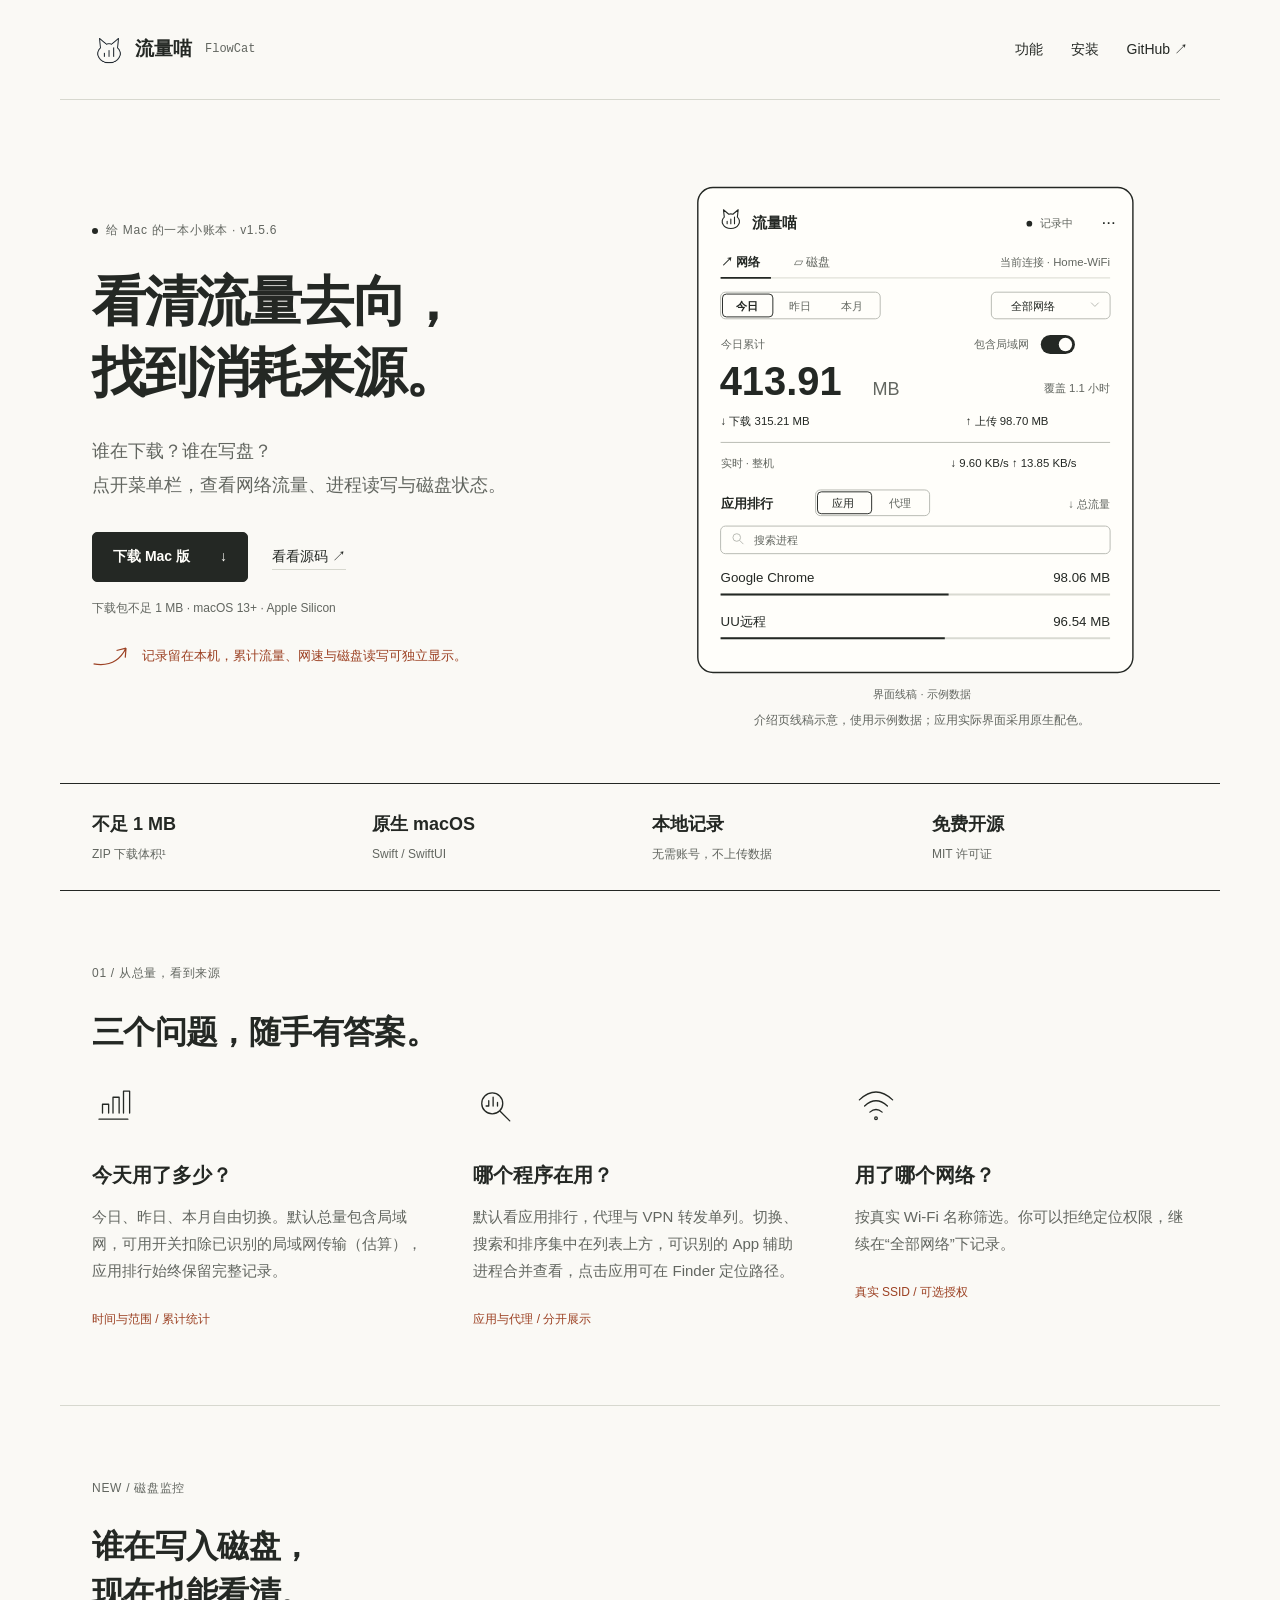
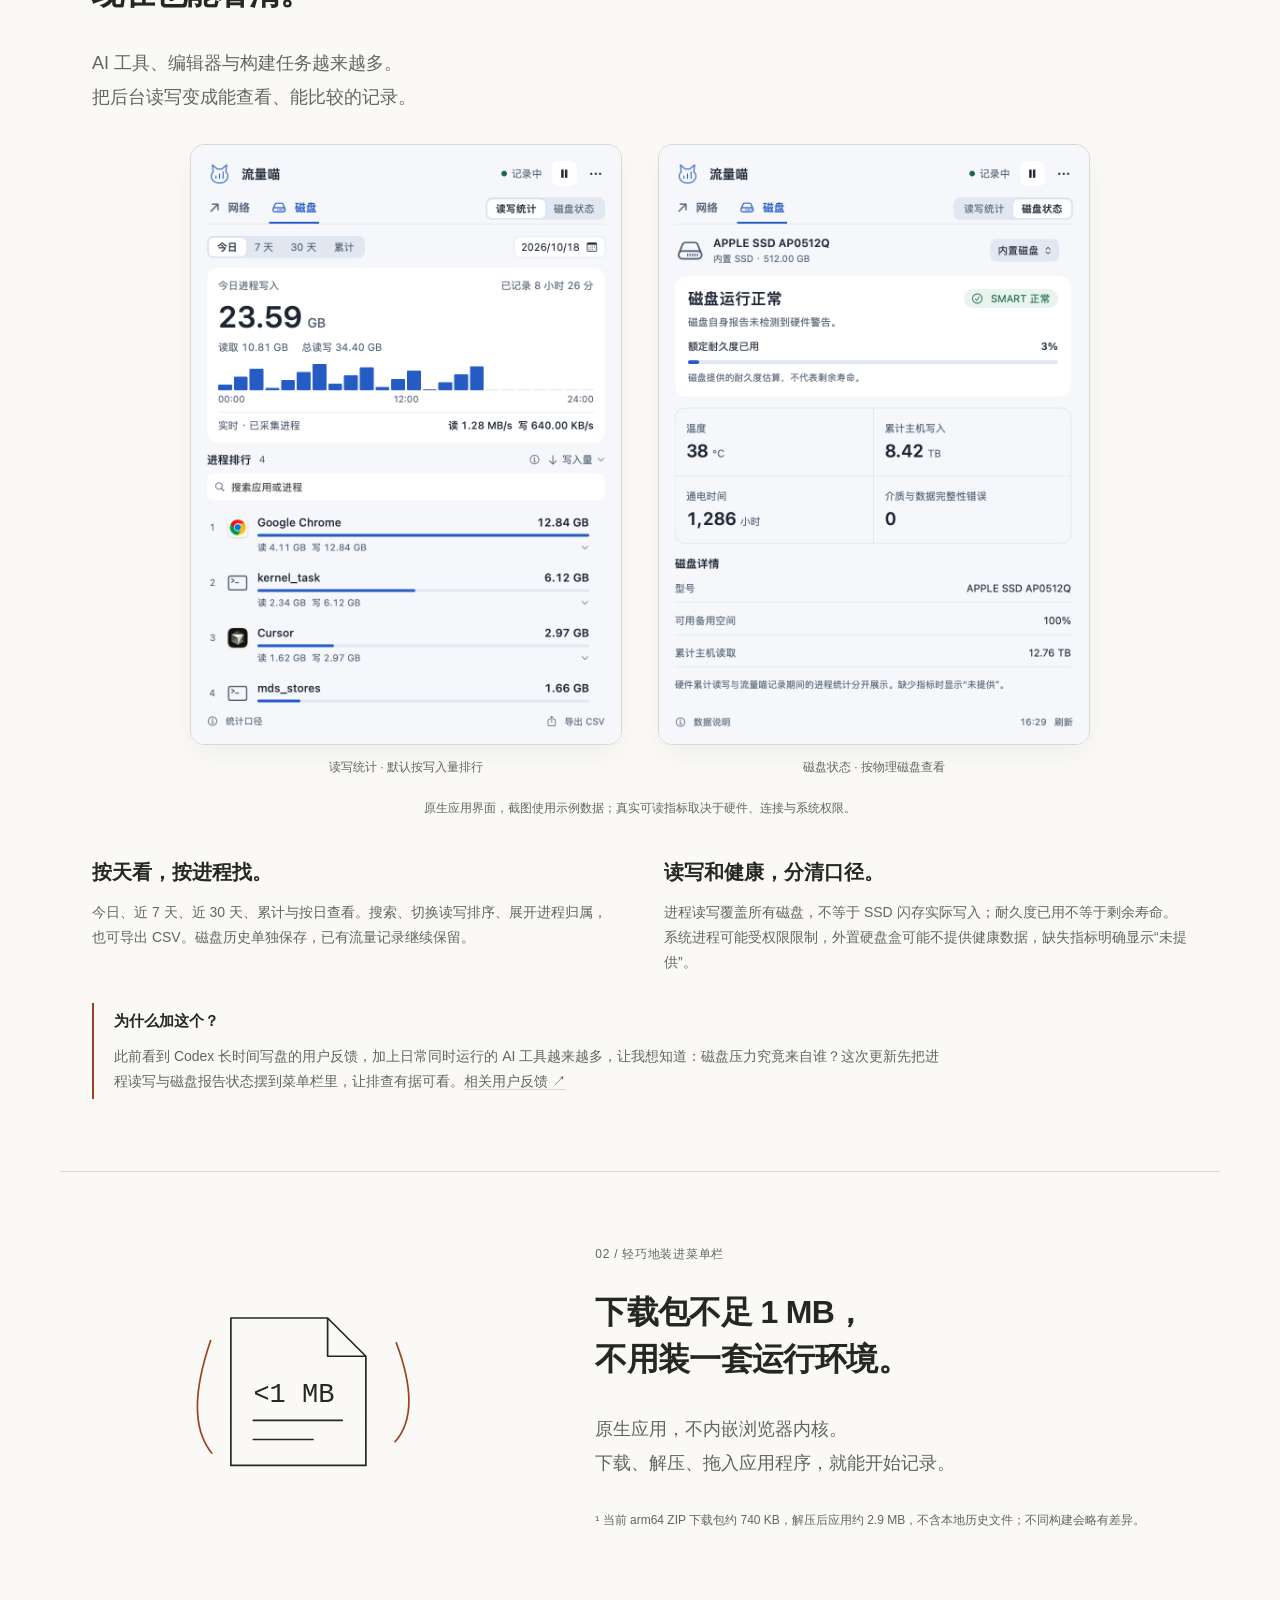
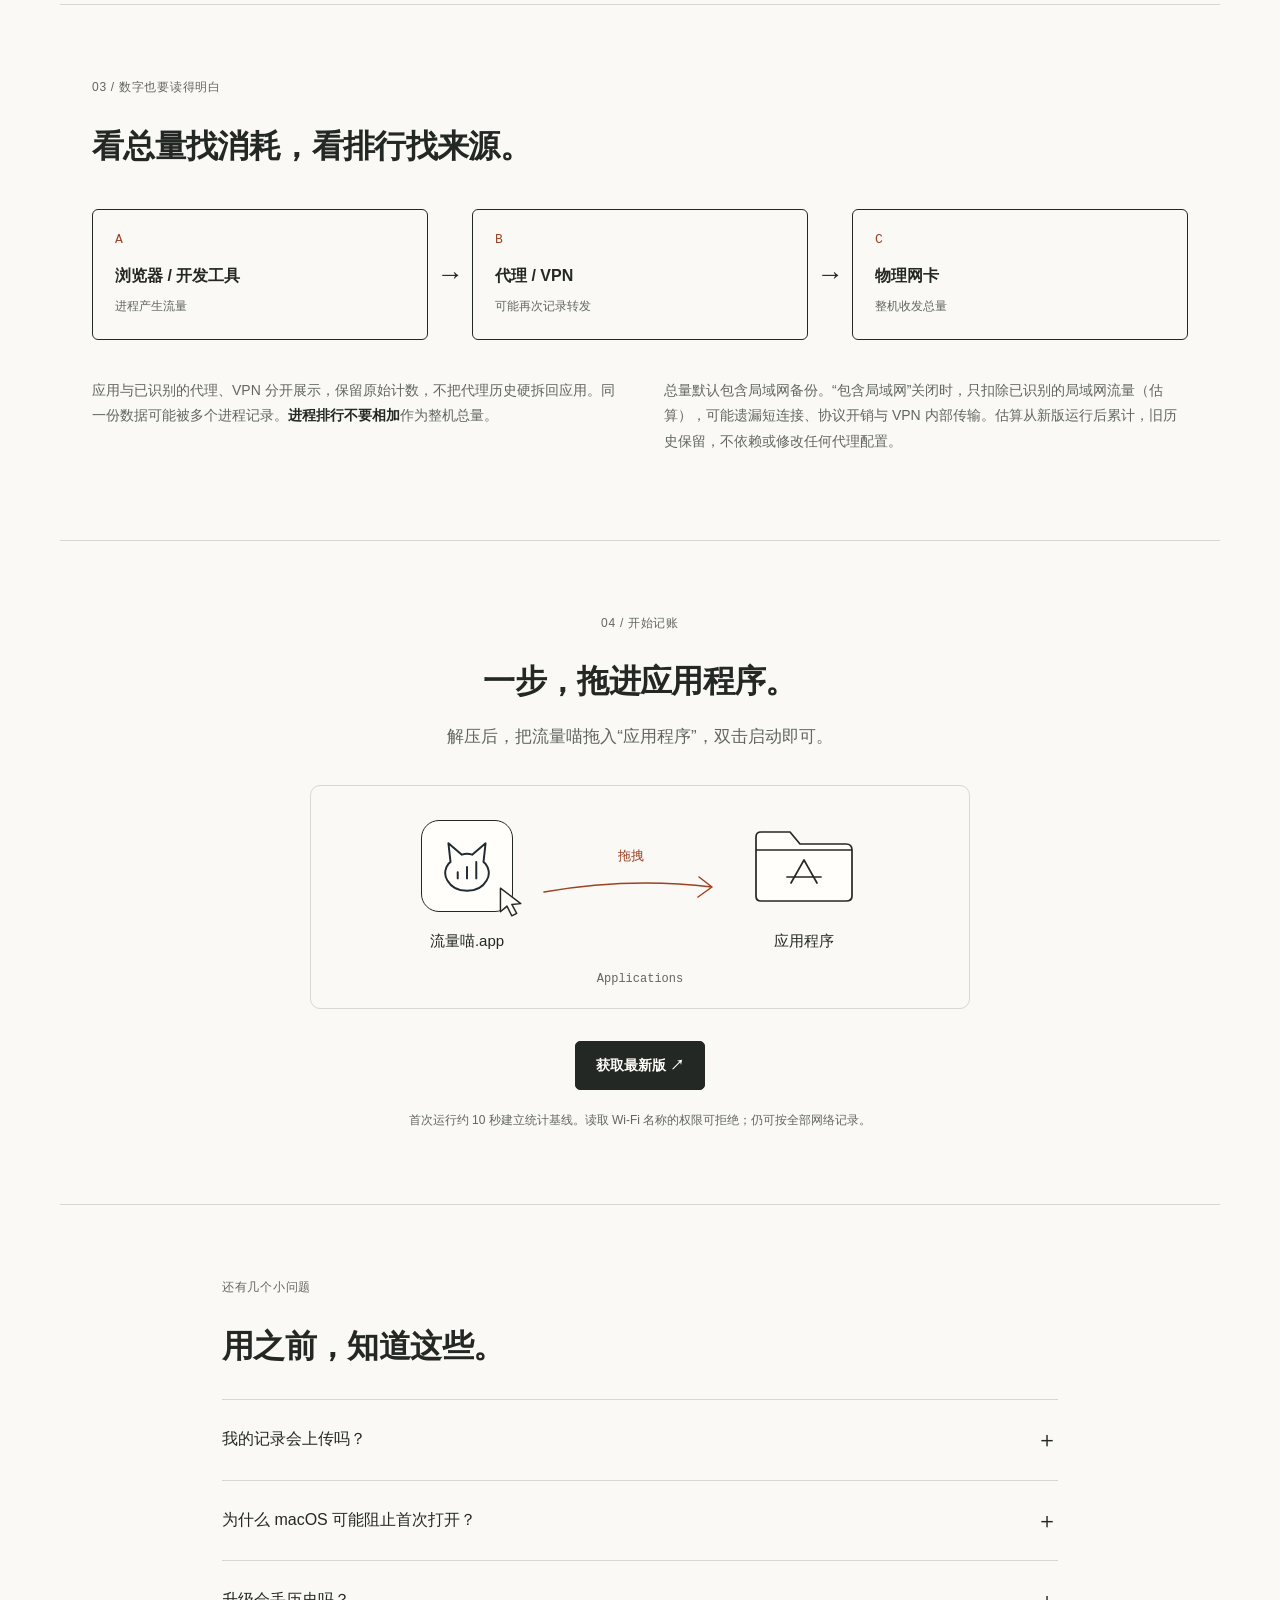
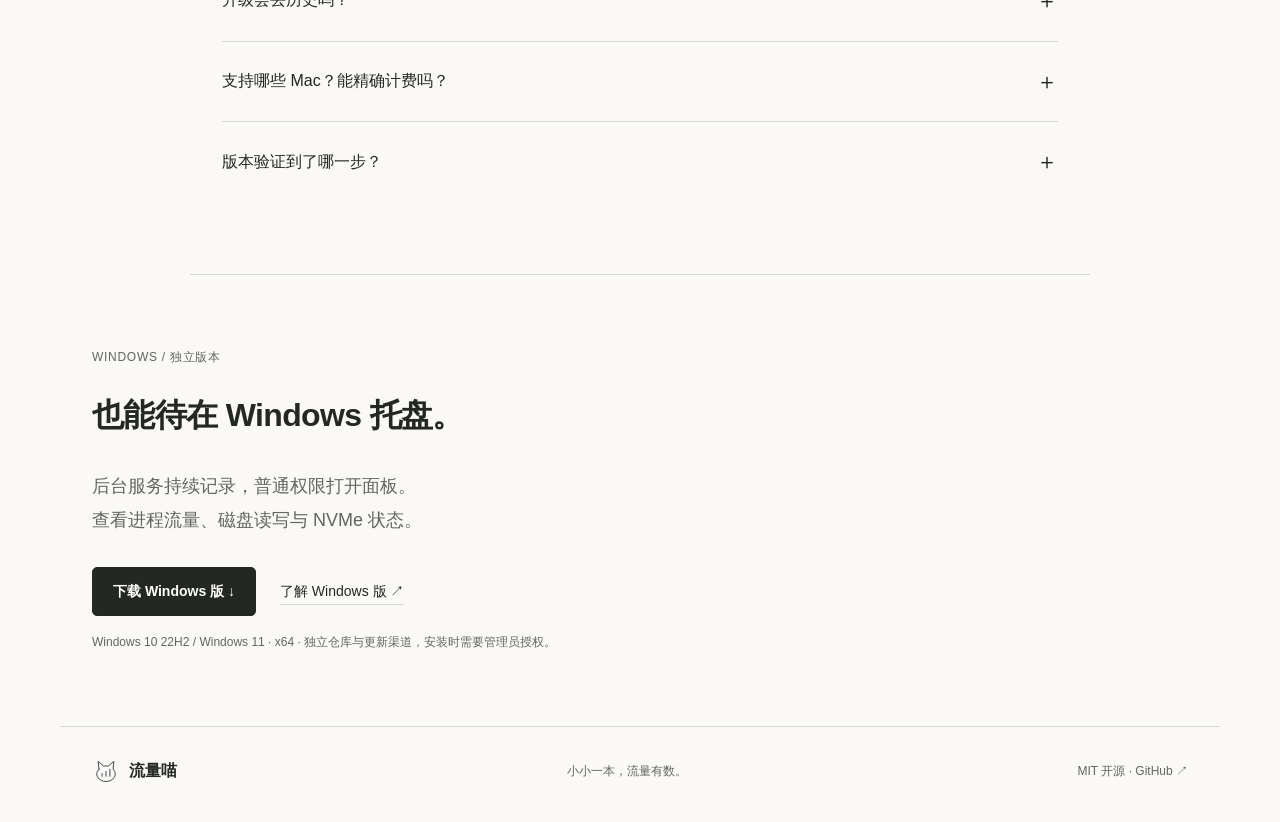
==== commit 2987a6c2: "feat: stack daily traffic with speed and reveal application paths" ====
--- a/docs/index.html
+++ b/docs/index.html
@@ -1,9 +1,9 @@
 <!doctype html>
 <html lang="zh-CN"><head><meta charset="utf-8"><meta name="viewport" content="width=device-width,initial-scale=1"><meta name="description" content="流量喵 FlowCat：原生 Mac 菜单栏监控工具。查看网络流量、进程磁盘读写和磁盘健康，本地记录、免费开源。"><meta name="theme-color" content="#faf9f5"><title>流量喵 FlowCat — 看清流量去向</title><link rel="icon" href="assets/cat.svg" type="image/svg+xml"><link rel="stylesheet" href="style.css"></head>
 <body><a class="skip" href="#main">跳到正文</a><header class="wrap"><a class="brand" href="#"><img src="assets/app-icon.png" width="34" height="34" alt="">流量喵 <span>FlowCat</span></a><nav aria-label="主导航"><a href="#features">功能</a><a href="#install">安装</a><a href="https://github.com/tab16360/flowcat">GitHub ↗</a></nav></header>
-<main id="main"><section class="hero wrap"><div class="hero-copy"><p class="eyebrow"><span class="status-dot"></span> 给 Mac 的一本小账本 · v1.5.5</p><h1>看清流量去向，<br>找到消耗来源。</h1><p class="lead">谁在下载？谁在写盘？<br>点开菜单栏，查看网络流量、进程读写与磁盘状态。</p><div class="actions"><a class="button" href="https://github.com/tab16360/flowcat/releases/latest/download/FlowCat-arm64.zip">下载 Mac 版 <span aria-hidden="true">↓</span></a><a class="text-link" href="https://github.com/tab16360/flowcat">看看源码 ↗</a></div><p class="fine">下载包不足 1 MB · macOS 13+ · Apple Silicon</p><div class="hero-note"><svg viewBox="0 0 48 30" aria-hidden="true"><path d="M2 25Q31 30 43 5m0 0-12 3m12-3-1 12"/></svg><span>记录留在本机，网速与磁盘读写速度可独立显示。</span></div></div><figure class="product"><img src="assets/product.svg" alt="流量喵面板线稿示意：时间与网络筛选、累计流量、进程排行" width="560" height="570"><figcaption>介绍页线稿示意，使用示例数据；应用实际界面采用原生配色。</figcaption></figure></section>
+<main id="main"><section class="hero wrap"><div class="hero-copy"><p class="eyebrow"><span class="status-dot"></span> 给 Mac 的一本小账本 · v1.5.6</p><h1>看清流量去向，<br>找到消耗来源。</h1><p class="lead">谁在下载？谁在写盘？<br>点开菜单栏，查看网络流量、进程读写与磁盘状态。</p><div class="actions"><a class="button" href="https://github.com/tab16360/flowcat/releases/latest/download/FlowCat-arm64.zip">下载 Mac 版 <span aria-hidden="true">↓</span></a><a class="text-link" href="https://github.com/tab16360/flowcat">看看源码 ↗</a></div><p class="fine">下载包不足 1 MB · macOS 13+ · Apple Silicon</p><div class="hero-note"><svg viewBox="0 0 48 30" aria-hidden="true"><path d="M2 25Q31 30 43 5m0 0-12 3m12-3-1 12"/></svg><span>记录留在本机，累计流量、网速与磁盘读写可独立显示。</span></div></div><figure class="product"><img src="assets/product.svg" alt="流量喵面板线稿示意：时间与网络筛选、累计流量、进程排行" width="560" height="570"><figcaption>介绍页线稿示意，使用示例数据；应用实际界面采用原生配色。</figcaption></figure></section>
 <section class="facts wrap" aria-label="产品特点"><div><strong>不足 1 MB</strong><span>ZIP 下载体积¹</span></div><div><strong>原生 macOS</strong><span>Swift / SwiftUI</span></div><div><strong>本地记录</strong><span>无需账号，不上传数据</span></div><div><strong>免费开源</strong><span>MIT 许可证</span></div></section>
-<section id="features" class="wrap section"><div class="section-heading"><p class="eyebrow">01 / 从总量，看到来源</p><h2>三个问题，随手有答案。</h2></div><div class="features"><article><svg class="line-icon" viewBox="0 0 48 48" aria-hidden="true"><path d="M8 39h33M12 32V22h7v10m5 0V14h7v18m5 0V7h7v25"/></svg><h3>今天用了多少？</h3><p>今日、昨日、本月自由切换。默认总量包含局域网，可用开关扣除已识别的局域网传输（估算），应用排行始终保留完整记录。</p><span class="note">时间与范围 / 累计统计</span></article><article><svg class="line-icon" viewBox="0 0 48 48" aria-hidden="true"><circle cx="22" cy="21" r="12"/><path d="m31 30 11 11M15 24h3v-6m5 6V14m5 10v-4"/></svg><h3>哪个程序在用？</h3><p>默认看应用排行，代理与 VPN 转发单列。切换、搜索和排序集中在列表上方，可识别的 App 辅助进程合并查看。</p><span class="note">应用与代理 / 分开展示</span></article><article><svg class="line-icon" viewBox="0 0 48 48" aria-hidden="true"><path d="M5 17q19-18 38 0M11 24q13-12 26 0m-20 7q7-6 14 0"/><circle cx="24" cy="38" r="1.5"/></svg><h3>用了哪个网络？</h3><p>按真实 Wi-Fi 名称筛选。你可以拒绝定位权限，继续在“全部网络”下记录。</p><span class="note">真实 SSID / 可选授权</span></article></div></section>
+<section id="features" class="wrap section"><div class="section-heading"><p class="eyebrow">01 / 从总量，看到来源</p><h2>三个问题，随手有答案。</h2></div><div class="features"><article><svg class="line-icon" viewBox="0 0 48 48" aria-hidden="true"><path d="M8 39h33M12 32V22h7v10m5 0V14h7v18m5 0V7h7v25"/></svg><h3>今天用了多少？</h3><p>今日、昨日、本月自由切换。默认总量包含局域网，可用开关扣除已识别的局域网传输（估算），应用排行始终保留完整记录。</p><span class="note">时间与范围 / 累计统计</span></article><article><svg class="line-icon" viewBox="0 0 48 48" aria-hidden="true"><circle cx="22" cy="21" r="12"/><path d="m31 30 11 11M15 24h3v-6m5 6V14m5 10v-4"/></svg><h3>哪个程序在用？</h3><p>默认看应用排行，代理与 VPN 转发单列。切换、搜索和排序集中在列表上方，可识别的 App 辅助进程合并查看，点击应用可在 Finder 定位路径。</p><span class="note">应用与代理 / 分开展示</span></article><article><svg class="line-icon" viewBox="0 0 48 48" aria-hidden="true"><path d="M5 17q19-18 38 0M11 24q13-12 26 0m-20 7q7-6 14 0"/><circle cx="24" cy="38" r="1.5"/></svg><h3>用了哪个网络？</h3><p>按真实 Wi-Fi 名称筛选。你可以拒绝定位权限，继续在“全部网络”下记录。</p><span class="note">真实 SSID / 可选授权</span></article></div></section>
 <section id="disk" class="wrap section disk-section"><div class="section-heading"><p class="eyebrow">NEW / 磁盘监控</p><h2>谁在写入磁盘，<br>现在也能看清。</h2><p class="lead">AI 工具、编辑器与构建任务越来越多。<br>把后台读写变成能查看、能比较的记录。</p></div><div class="disk-screens"><figure><img src="assets/disk-io.png" width="920" height="1280" loading="lazy" alt="磁盘读写统计：今日、7天、30天与累计，支持进程写入排行、搜索和导出"><figcaption>读写统计 · 默认按写入量排行</figcaption></figure><figure><img src="assets/disk-health.png" width="920" height="1280" loading="lazy" alt="磁盘健康：SMART状态、温度、累计主机写入、通电时间和介质错误"><figcaption>磁盘状态 · 按物理磁盘查看</figcaption></figure></div><p class="fine screenshot-note">原生应用界面，截图使用示例数据；真实可读指标取决于硬件、连接与系统权限。</p><div class="disk-details"><article><h3>按天看，按进程找。</h3><p>今日、近 7 天、近 30 天、累计与按日查看。搜索、切换读写排序、展开进程归属，也可导出 CSV。磁盘历史单独保存，已有流量记录继续保留。</p></article><article><h3>读写和健康，分清口径。</h3><p>进程读写覆盖所有磁盘，不等于 SSD 闪存实际写入；耐久度已用不等于剩余寿命。系统进程可能受权限限制，外置硬盘盒可能不提供健康数据，缺失指标明确显示“未提供”。</p></article></div><div class="update-note"><strong>为什么加这个？</strong><p>此前看到 Codex 长时间写盘的用户反馈，加上日常同时运行的 AI 工具越来越多，让我想知道：磁盘压力究竟来自谁？这次更新先把进程读写与磁盘报告状态摆到菜单栏里，让排查有据可看。<a class="text-link" href="https://github.com/openai/codex/issues/21007">相关用户反馈 ↗</a></p></div></section>
 <section id="size" class="wrap section size-section"><div class="size-illustration" aria-hidden="true"><svg viewBox="0 0 240 180"><path d="M55 32h86l34 34v97H55ZM141 32v34h34M75 123h79M75 140h53"/><path class="sketch" d="M37 52q-24 70 1 100M202 54q23 61-1 88"/><text x="75" y="107">&lt;1 MB</text></svg></div><div><p class="eyebrow">02 / 轻巧地装进菜单栏</p><h2>下载包不足 1 MB，<br>不用装一套运行环境。</h2><p class="lead">原生应用，不内嵌浏览器内核。<br>下载、解压、拖入应用程序，就能开始记录。</p><p class="fine">¹ 当前 arm64 ZIP 下载包约 740 KB，解压后应用约 2.9 MB，不含本地历史文件；不同构建会略有差异。</p></div></section>
 <section class="wrap section accounting"><p class="eyebrow">03 / 数字也要读得明白</p><h2>看总量找消耗，看排行找来源。</h2><div class="flow" aria-label="流量可能经过原程序、代理再到物理网卡"><div><span class="flow-no">A</span><strong>浏览器 / 开发工具</strong><span>进程产生流量</span></div><span class="arrow" aria-hidden="true">→</span><div><span class="flow-no">B</span><strong>代理 / VPN</strong><span>可能再次记录转发</span></div><span class="arrow" aria-hidden="true">→</span><div><span class="flow-no">C</span><strong>物理网卡</strong><span>整机收发总量</span></div></div><div class="notes"><p>应用与已识别的代理、VPN 分开展示，保留原始计数，不把代理历史硬拆回应用。同一份数据可能被多个进程记录。<strong>进程排行不要相加</strong>作为整机总量。</p><p>总量默认包含局域网备份。“包含局域网”关闭时，只扣除已识别的局域网流量（估算），可能遗漏短连接、协议开销与 VPN 内部传输。估算从新版运行后累计，旧历史保留，不依赖或修改任何代理配置。</p></div></section>
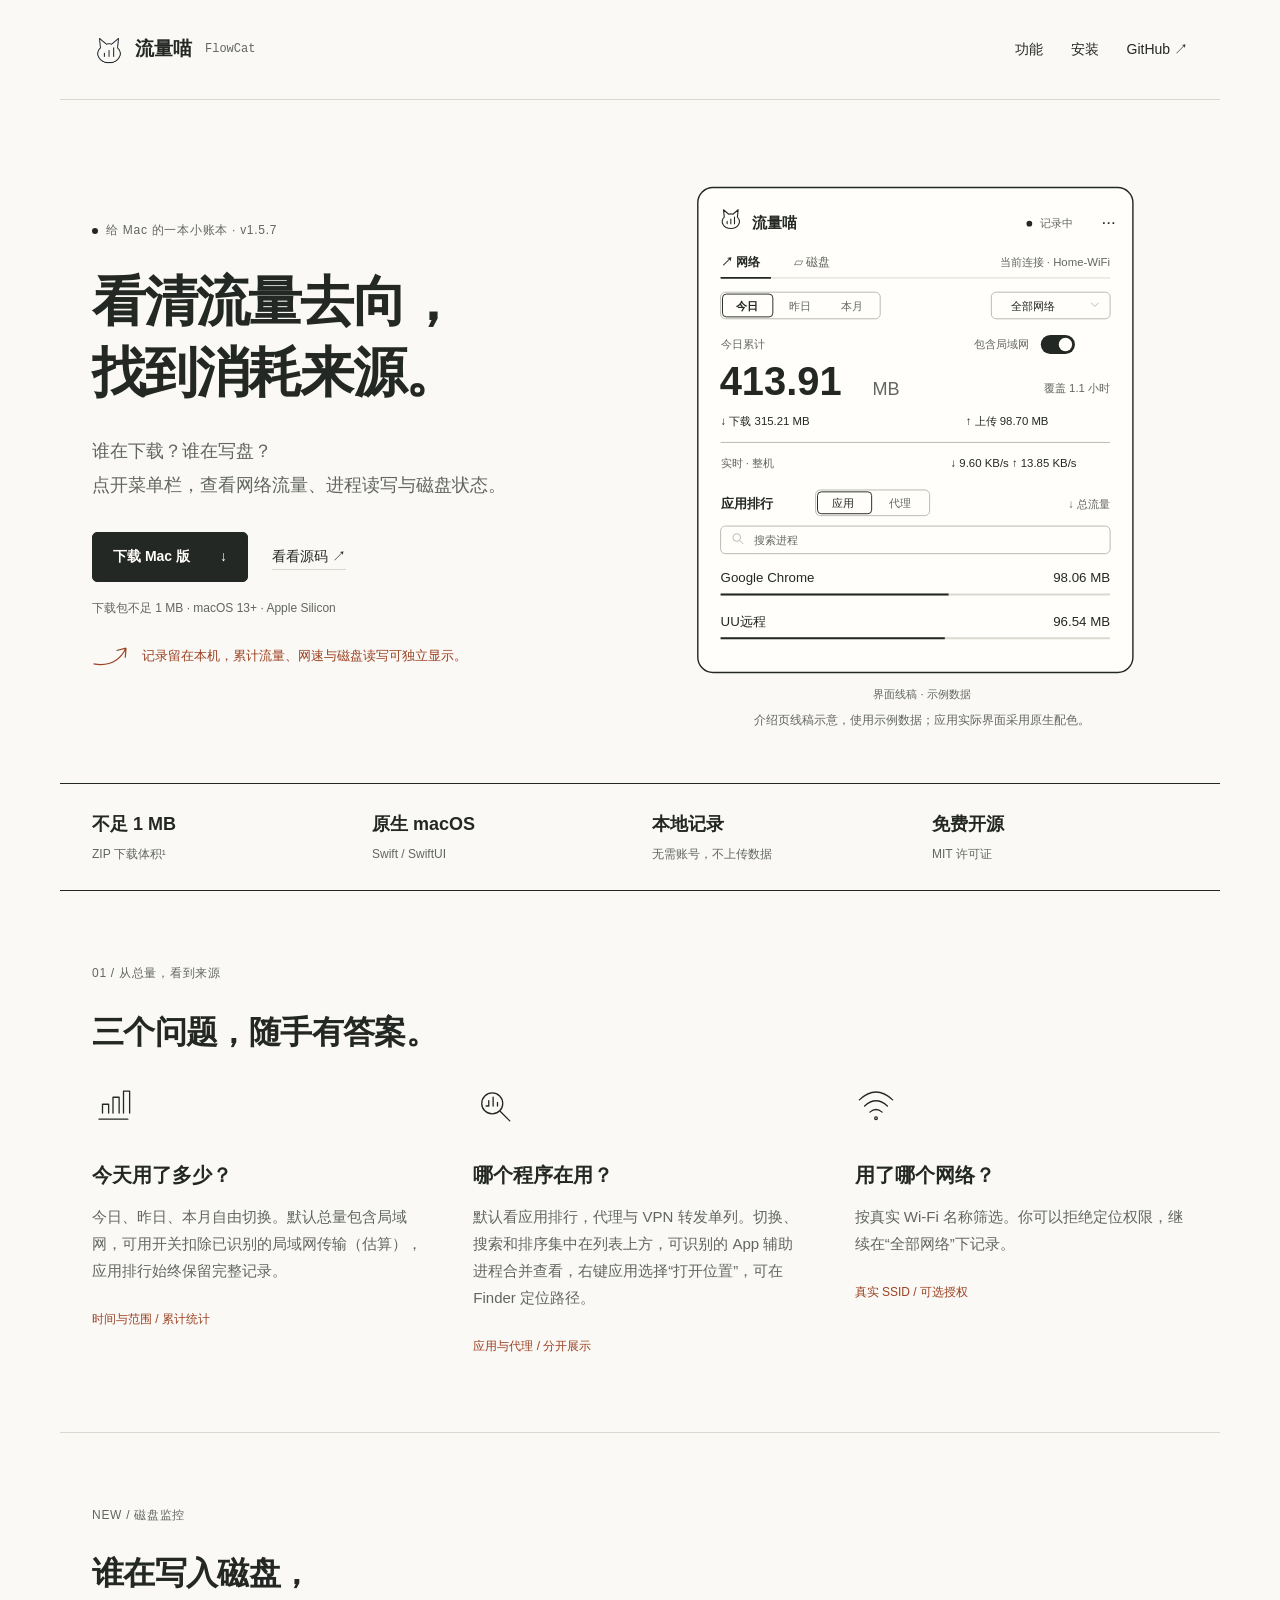
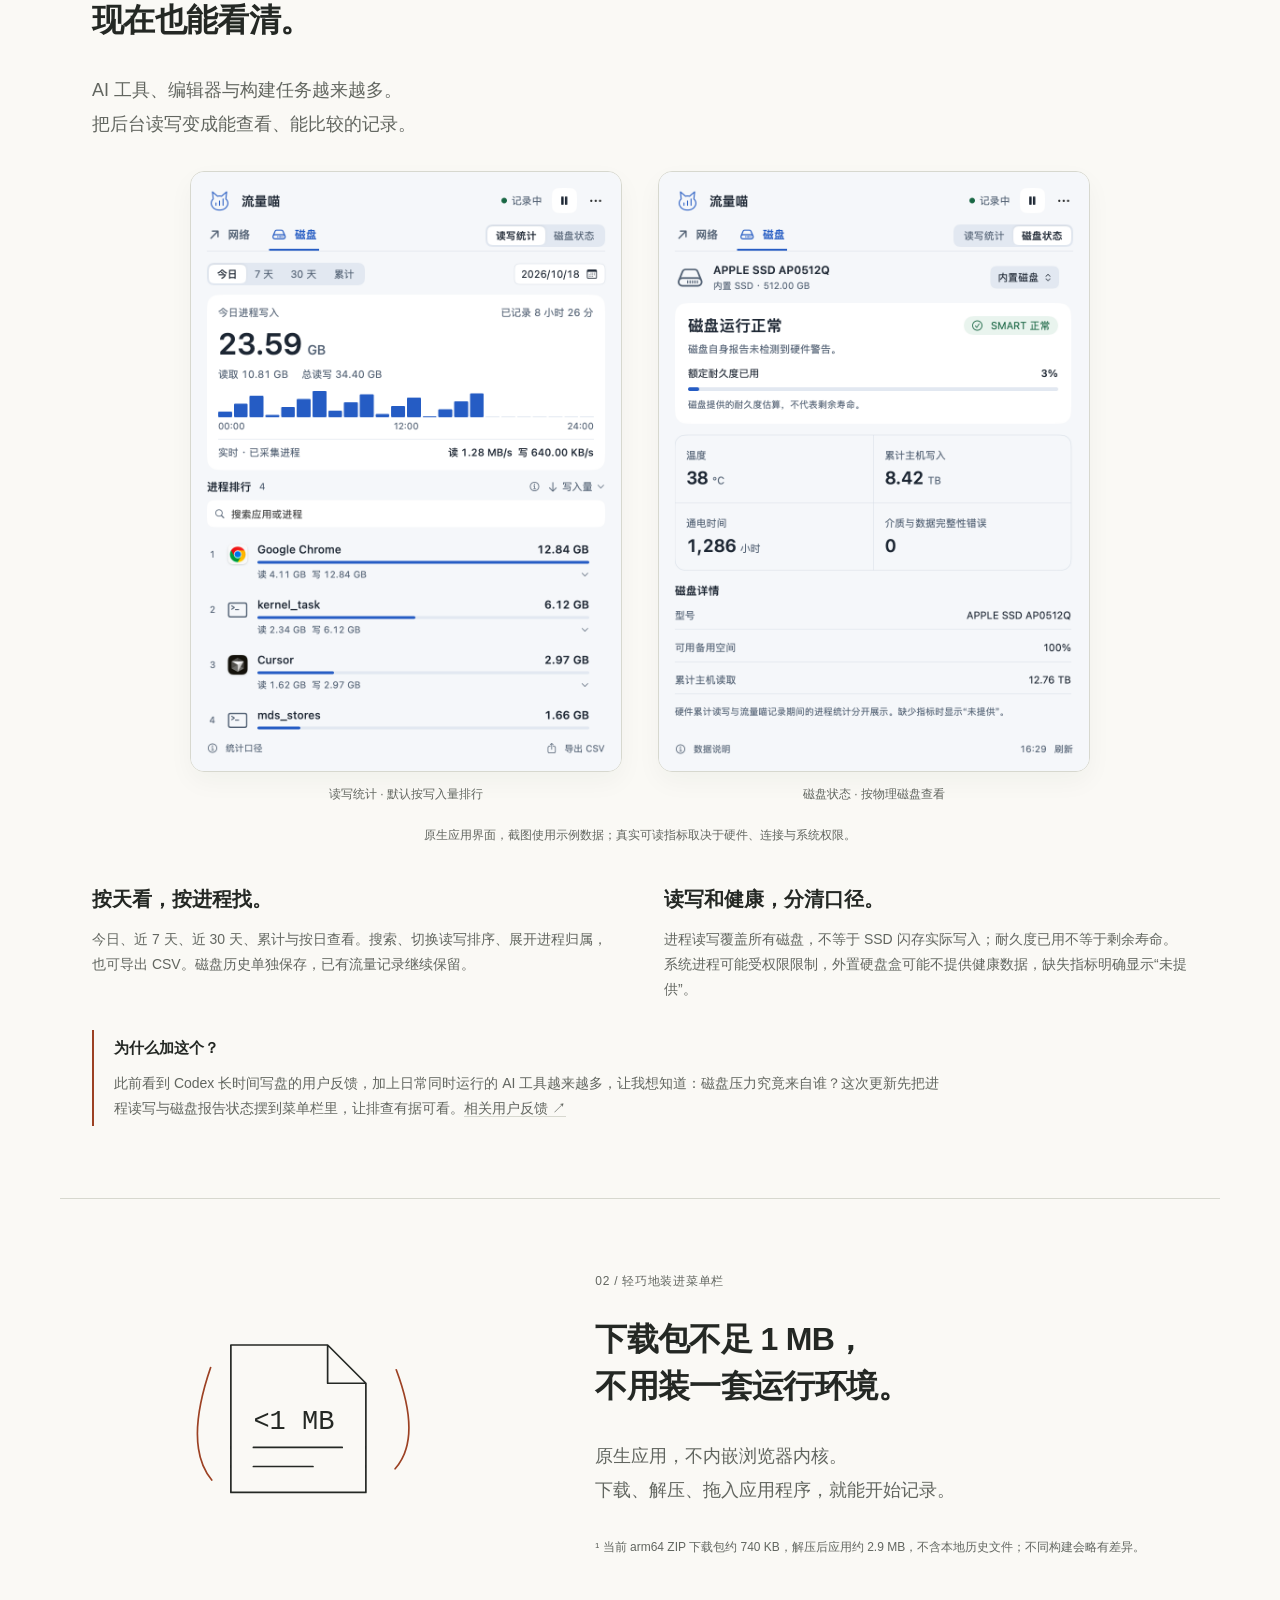
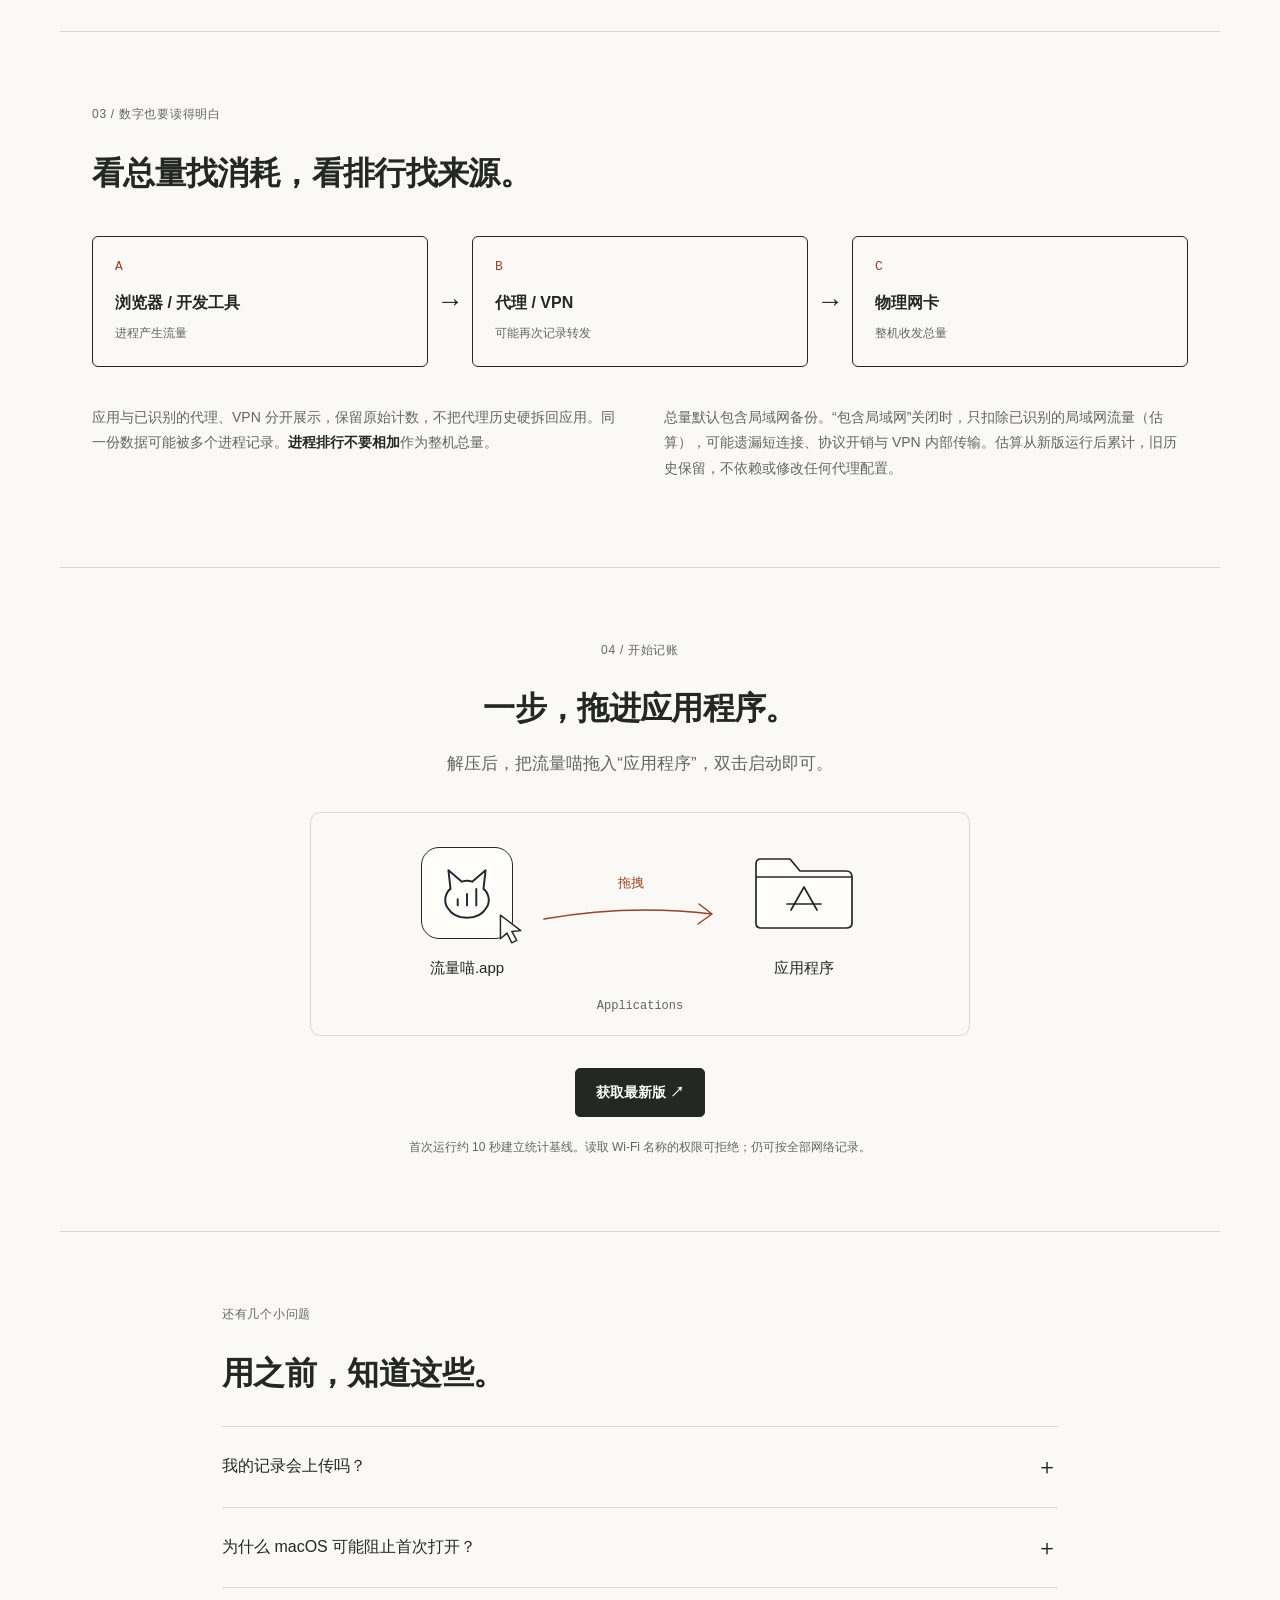
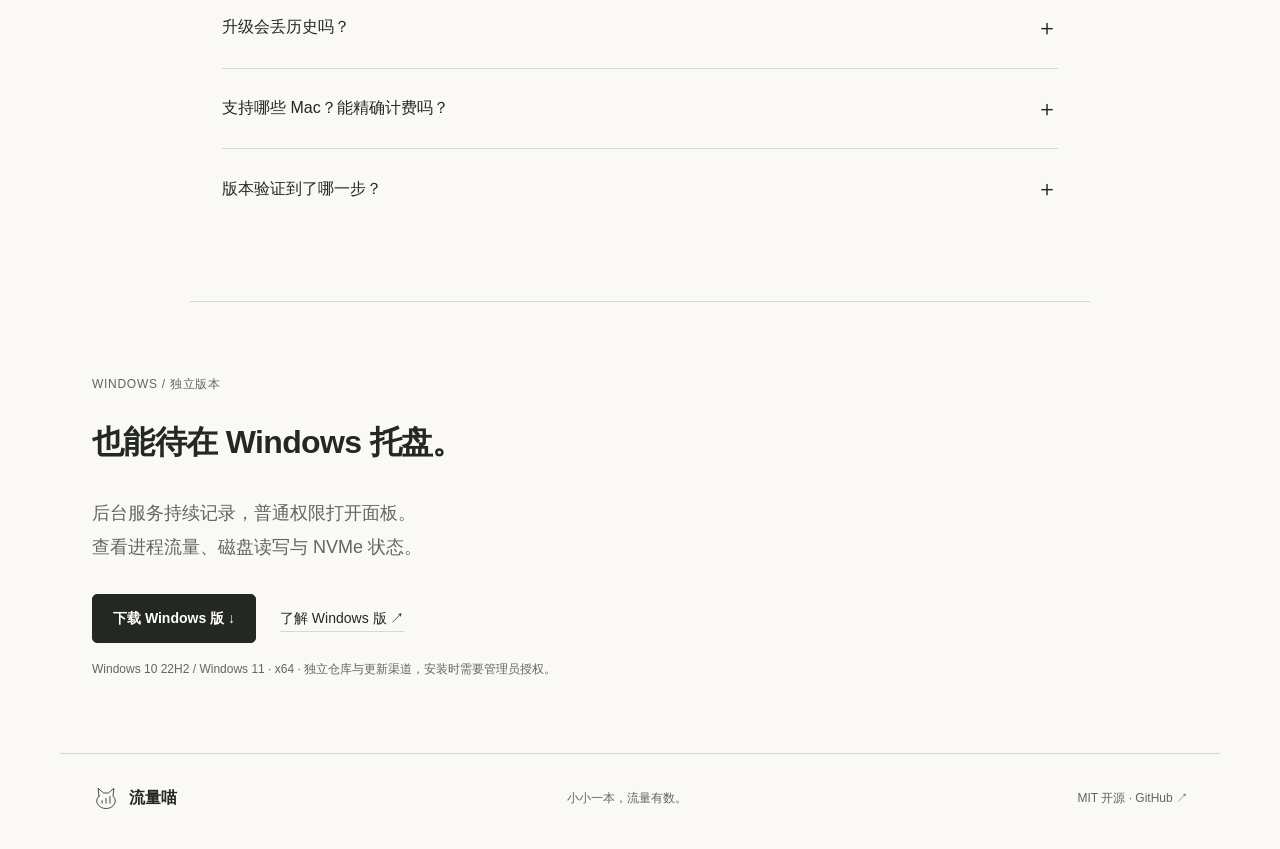
==== commit 304b7ba1: "fix: reveal application location through context menu only" ====
--- a/docs/index.html
+++ b/docs/index.html
@@ -1,9 +1,9 @@
 <!doctype html>
 <html lang="zh-CN"><head><meta charset="utf-8"><meta name="viewport" content="width=device-width,initial-scale=1"><meta name="description" content="流量喵 FlowCat：原生 Mac 菜单栏监控工具。查看网络流量、进程磁盘读写和磁盘健康，本地记录、免费开源。"><meta name="theme-color" content="#faf9f5"><title>流量喵 FlowCat — 看清流量去向</title><link rel="icon" href="assets/cat.svg" type="image/svg+xml"><link rel="stylesheet" href="style.css"></head>
 <body><a class="skip" href="#main">跳到正文</a><header class="wrap"><a class="brand" href="#"><img src="assets/app-icon.png" width="34" height="34" alt="">流量喵 <span>FlowCat</span></a><nav aria-label="主导航"><a href="#features">功能</a><a href="#install">安装</a><a href="https://github.com/tab16360/flowcat">GitHub ↗</a></nav></header>
-<main id="main"><section class="hero wrap"><div class="hero-copy"><p class="eyebrow"><span class="status-dot"></span> 给 Mac 的一本小账本 · v1.5.6</p><h1>看清流量去向，<br>找到消耗来源。</h1><p class="lead">谁在下载？谁在写盘？<br>点开菜单栏，查看网络流量、进程读写与磁盘状态。</p><div class="actions"><a class="button" href="https://github.com/tab16360/flowcat/releases/latest/download/FlowCat-arm64.zip">下载 Mac 版 <span aria-hidden="true">↓</span></a><a class="text-link" href="https://github.com/tab16360/flowcat">看看源码 ↗</a></div><p class="fine">下载包不足 1 MB · macOS 13+ · Apple Silicon</p><div class="hero-note"><svg viewBox="0 0 48 30" aria-hidden="true"><path d="M2 25Q31 30 43 5m0 0-12 3m12-3-1 12"/></svg><span>记录留在本机，累计流量、网速与磁盘读写可独立显示。</span></div></div><figure class="product"><img src="assets/product.svg" alt="流量喵面板线稿示意：时间与网络筛选、累计流量、进程排行" width="560" height="570"><figcaption>介绍页线稿示意，使用示例数据；应用实际界面采用原生配色。</figcaption></figure></section>
+<main id="main"><section class="hero wrap"><div class="hero-copy"><p class="eyebrow"><span class="status-dot"></span> 给 Mac 的一本小账本 · v1.5.7</p><h1>看清流量去向，<br>找到消耗来源。</h1><p class="lead">谁在下载？谁在写盘？<br>点开菜单栏，查看网络流量、进程读写与磁盘状态。</p><div class="actions"><a class="button" href="https://github.com/tab16360/flowcat/releases/latest/download/FlowCat-arm64.zip">下载 Mac 版 <span aria-hidden="true">↓</span></a><a class="text-link" href="https://github.com/tab16360/flowcat">看看源码 ↗</a></div><p class="fine">下载包不足 1 MB · macOS 13+ · Apple Silicon</p><div class="hero-note"><svg viewBox="0 0 48 30" aria-hidden="true"><path d="M2 25Q31 30 43 5m0 0-12 3m12-3-1 12"/></svg><span>记录留在本机，累计流量、网速与磁盘读写可独立显示。</span></div></div><figure class="product"><img src="assets/product.svg" alt="流量喵面板线稿示意：时间与网络筛选、累计流量、进程排行" width="560" height="570"><figcaption>介绍页线稿示意，使用示例数据；应用实际界面采用原生配色。</figcaption></figure></section>
 <section class="facts wrap" aria-label="产品特点"><div><strong>不足 1 MB</strong><span>ZIP 下载体积¹</span></div><div><strong>原生 macOS</strong><span>Swift / SwiftUI</span></div><div><strong>本地记录</strong><span>无需账号，不上传数据</span></div><div><strong>免费开源</strong><span>MIT 许可证</span></div></section>
-<section id="features" class="wrap section"><div class="section-heading"><p class="eyebrow">01 / 从总量，看到来源</p><h2>三个问题，随手有答案。</h2></div><div class="features"><article><svg class="line-icon" viewBox="0 0 48 48" aria-hidden="true"><path d="M8 39h33M12 32V22h7v10m5 0V14h7v18m5 0V7h7v25"/></svg><h3>今天用了多少？</h3><p>今日、昨日、本月自由切换。默认总量包含局域网，可用开关扣除已识别的局域网传输（估算），应用排行始终保留完整记录。</p><span class="note">时间与范围 / 累计统计</span></article><article><svg class="line-icon" viewBox="0 0 48 48" aria-hidden="true"><circle cx="22" cy="21" r="12"/><path d="m31 30 11 11M15 24h3v-6m5 6V14m5 10v-4"/></svg><h3>哪个程序在用？</h3><p>默认看应用排行，代理与 VPN 转发单列。切换、搜索和排序集中在列表上方，可识别的 App 辅助进程合并查看，点击应用可在 Finder 定位路径。</p><span class="note">应用与代理 / 分开展示</span></article><article><svg class="line-icon" viewBox="0 0 48 48" aria-hidden="true"><path d="M5 17q19-18 38 0M11 24q13-12 26 0m-20 7q7-6 14 0"/><circle cx="24" cy="38" r="1.5"/></svg><h3>用了哪个网络？</h3><p>按真实 Wi-Fi 名称筛选。你可以拒绝定位权限，继续在“全部网络”下记录。</p><span class="note">真实 SSID / 可选授权</span></article></div></section>
+<section id="features" class="wrap section"><div class="section-heading"><p class="eyebrow">01 / 从总量，看到来源</p><h2>三个问题，随手有答案。</h2></div><div class="features"><article><svg class="line-icon" viewBox="0 0 48 48" aria-hidden="true"><path d="M8 39h33M12 32V22h7v10m5 0V14h7v18m5 0V7h7v25"/></svg><h3>今天用了多少？</h3><p>今日、昨日、本月自由切换。默认总量包含局域网，可用开关扣除已识别的局域网传输（估算），应用排行始终保留完整记录。</p><span class="note">时间与范围 / 累计统计</span></article><article><svg class="line-icon" viewBox="0 0 48 48" aria-hidden="true"><circle cx="22" cy="21" r="12"/><path d="m31 30 11 11M15 24h3v-6m5 6V14m5 10v-4"/></svg><h3>哪个程序在用？</h3><p>默认看应用排行，代理与 VPN 转发单列。切换、搜索和排序集中在列表上方，可识别的 App 辅助进程合并查看，右键应用选择“打开位置”，可在 Finder 定位路径。</p><span class="note">应用与代理 / 分开展示</span></article><article><svg class="line-icon" viewBox="0 0 48 48" aria-hidden="true"><path d="M5 17q19-18 38 0M11 24q13-12 26 0m-20 7q7-6 14 0"/><circle cx="24" cy="38" r="1.5"/></svg><h3>用了哪个网络？</h3><p>按真实 Wi-Fi 名称筛选。你可以拒绝定位权限，继续在“全部网络”下记录。</p><span class="note">真实 SSID / 可选授权</span></article></div></section>
 <section id="disk" class="wrap section disk-section"><div class="section-heading"><p class="eyebrow">NEW / 磁盘监控</p><h2>谁在写入磁盘，<br>现在也能看清。</h2><p class="lead">AI 工具、编辑器与构建任务越来越多。<br>把后台读写变成能查看、能比较的记录。</p></div><div class="disk-screens"><figure><img src="assets/disk-io.png" width="920" height="1280" loading="lazy" alt="磁盘读写统计：今日、7天、30天与累计，支持进程写入排行、搜索和导出"><figcaption>读写统计 · 默认按写入量排行</figcaption></figure><figure><img src="assets/disk-health.png" width="920" height="1280" loading="lazy" alt="磁盘健康：SMART状态、温度、累计主机写入、通电时间和介质错误"><figcaption>磁盘状态 · 按物理磁盘查看</figcaption></figure></div><p class="fine screenshot-note">原生应用界面，截图使用示例数据；真实可读指标取决于硬件、连接与系统权限。</p><div class="disk-details"><article><h3>按天看，按进程找。</h3><p>今日、近 7 天、近 30 天、累计与按日查看。搜索、切换读写排序、展开进程归属，也可导出 CSV。磁盘历史单独保存，已有流量记录继续保留。</p></article><article><h3>读写和健康，分清口径。</h3><p>进程读写覆盖所有磁盘，不等于 SSD 闪存实际写入；耐久度已用不等于剩余寿命。系统进程可能受权限限制，外置硬盘盒可能不提供健康数据，缺失指标明确显示“未提供”。</p></article></div><div class="update-note"><strong>为什么加这个？</strong><p>此前看到 Codex 长时间写盘的用户反馈，加上日常同时运行的 AI 工具越来越多，让我想知道：磁盘压力究竟来自谁？这次更新先把进程读写与磁盘报告状态摆到菜单栏里，让排查有据可看。<a class="text-link" href="https://github.com/openai/codex/issues/21007">相关用户反馈 ↗</a></p></div></section>
 <section id="size" class="wrap section size-section"><div class="size-illustration" aria-hidden="true"><svg viewBox="0 0 240 180"><path d="M55 32h86l34 34v97H55ZM141 32v34h34M75 123h79M75 140h53"/><path class="sketch" d="M37 52q-24 70 1 100M202 54q23 61-1 88"/><text x="75" y="107">&lt;1 MB</text></svg></div><div><p class="eyebrow">02 / 轻巧地装进菜单栏</p><h2>下载包不足 1 MB，<br>不用装一套运行环境。</h2><p class="lead">原生应用，不内嵌浏览器内核。<br>下载、解压、拖入应用程序，就能开始记录。</p><p class="fine">¹ 当前 arm64 ZIP 下载包约 740 KB，解压后应用约 2.9 MB，不含本地历史文件；不同构建会略有差异。</p></div></section>
 <section class="wrap section accounting"><p class="eyebrow">03 / 数字也要读得明白</p><h2>看总量找消耗，看排行找来源。</h2><div class="flow" aria-label="流量可能经过原程序、代理再到物理网卡"><div><span class="flow-no">A</span><strong>浏览器 / 开发工具</strong><span>进程产生流量</span></div><span class="arrow" aria-hidden="true">→</span><div><span class="flow-no">B</span><strong>代理 / VPN</strong><span>可能再次记录转发</span></div><span class="arrow" aria-hidden="true">→</span><div><span class="flow-no">C</span><strong>物理网卡</strong><span>整机收发总量</span></div></div><div class="notes"><p>应用与已识别的代理、VPN 分开展示，保留原始计数，不把代理历史硬拆回应用。同一份数据可能被多个进程记录。<strong>进程排行不要相加</strong>作为整机总量。</p><p>总量默认包含局域网备份。“包含局域网”关闭时，只扣除已识别的局域网流量（估算），可能遗漏短连接、协议开销与 VPN 内部传输。估算从新版运行后累计，旧历史保留，不依赖或修改任何代理配置。</p></div></section>
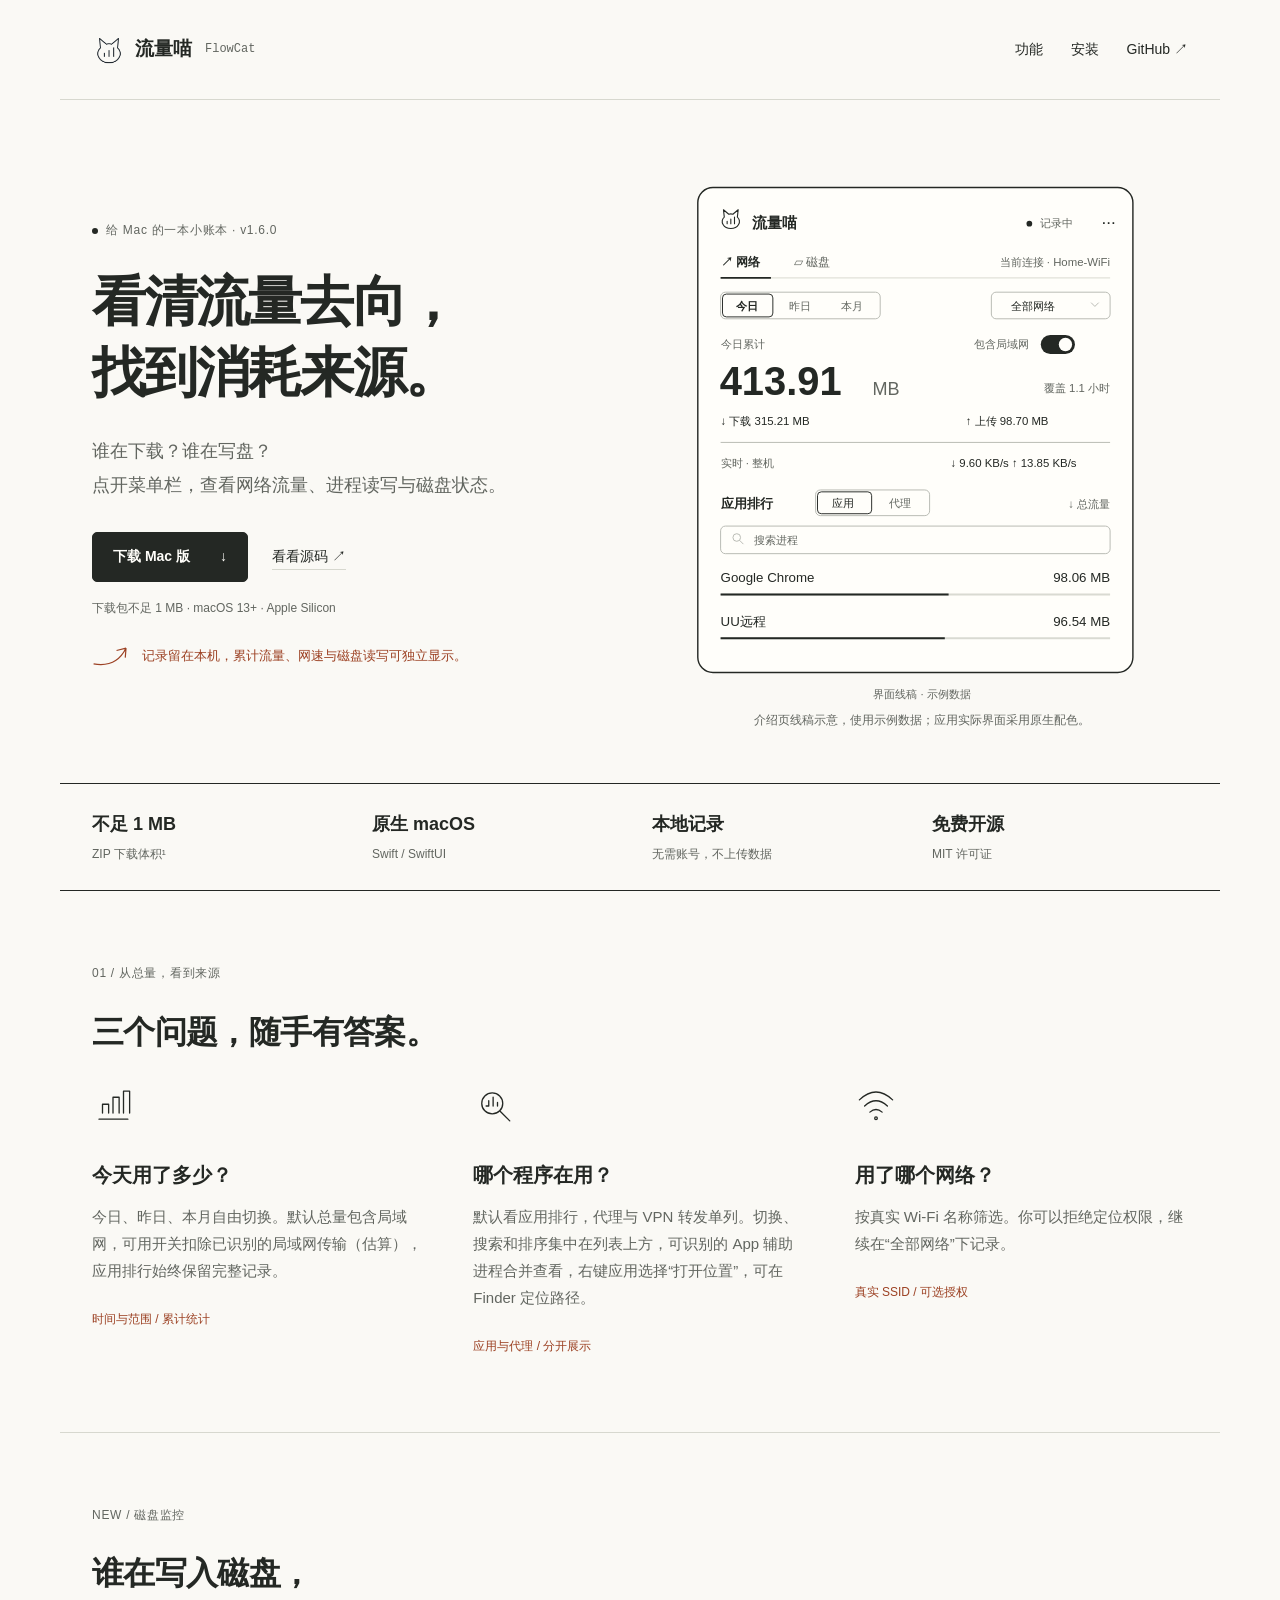
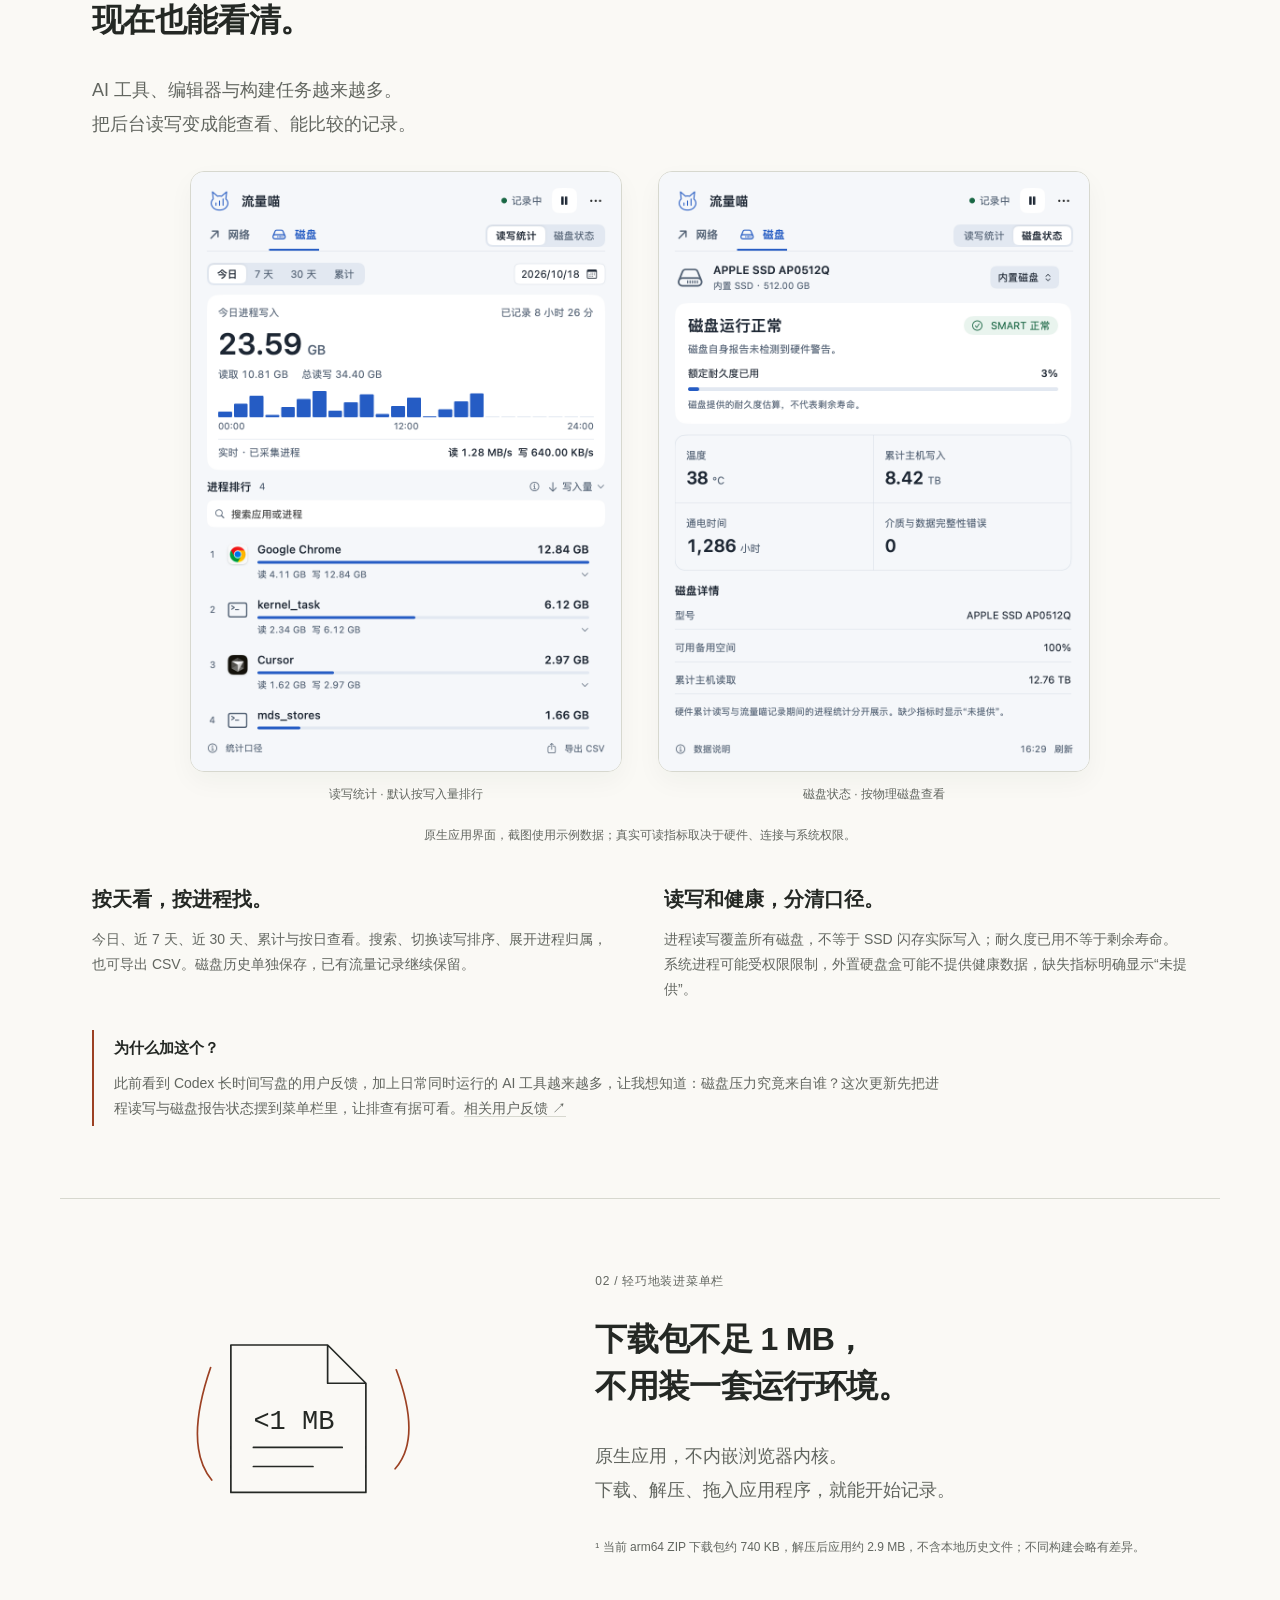
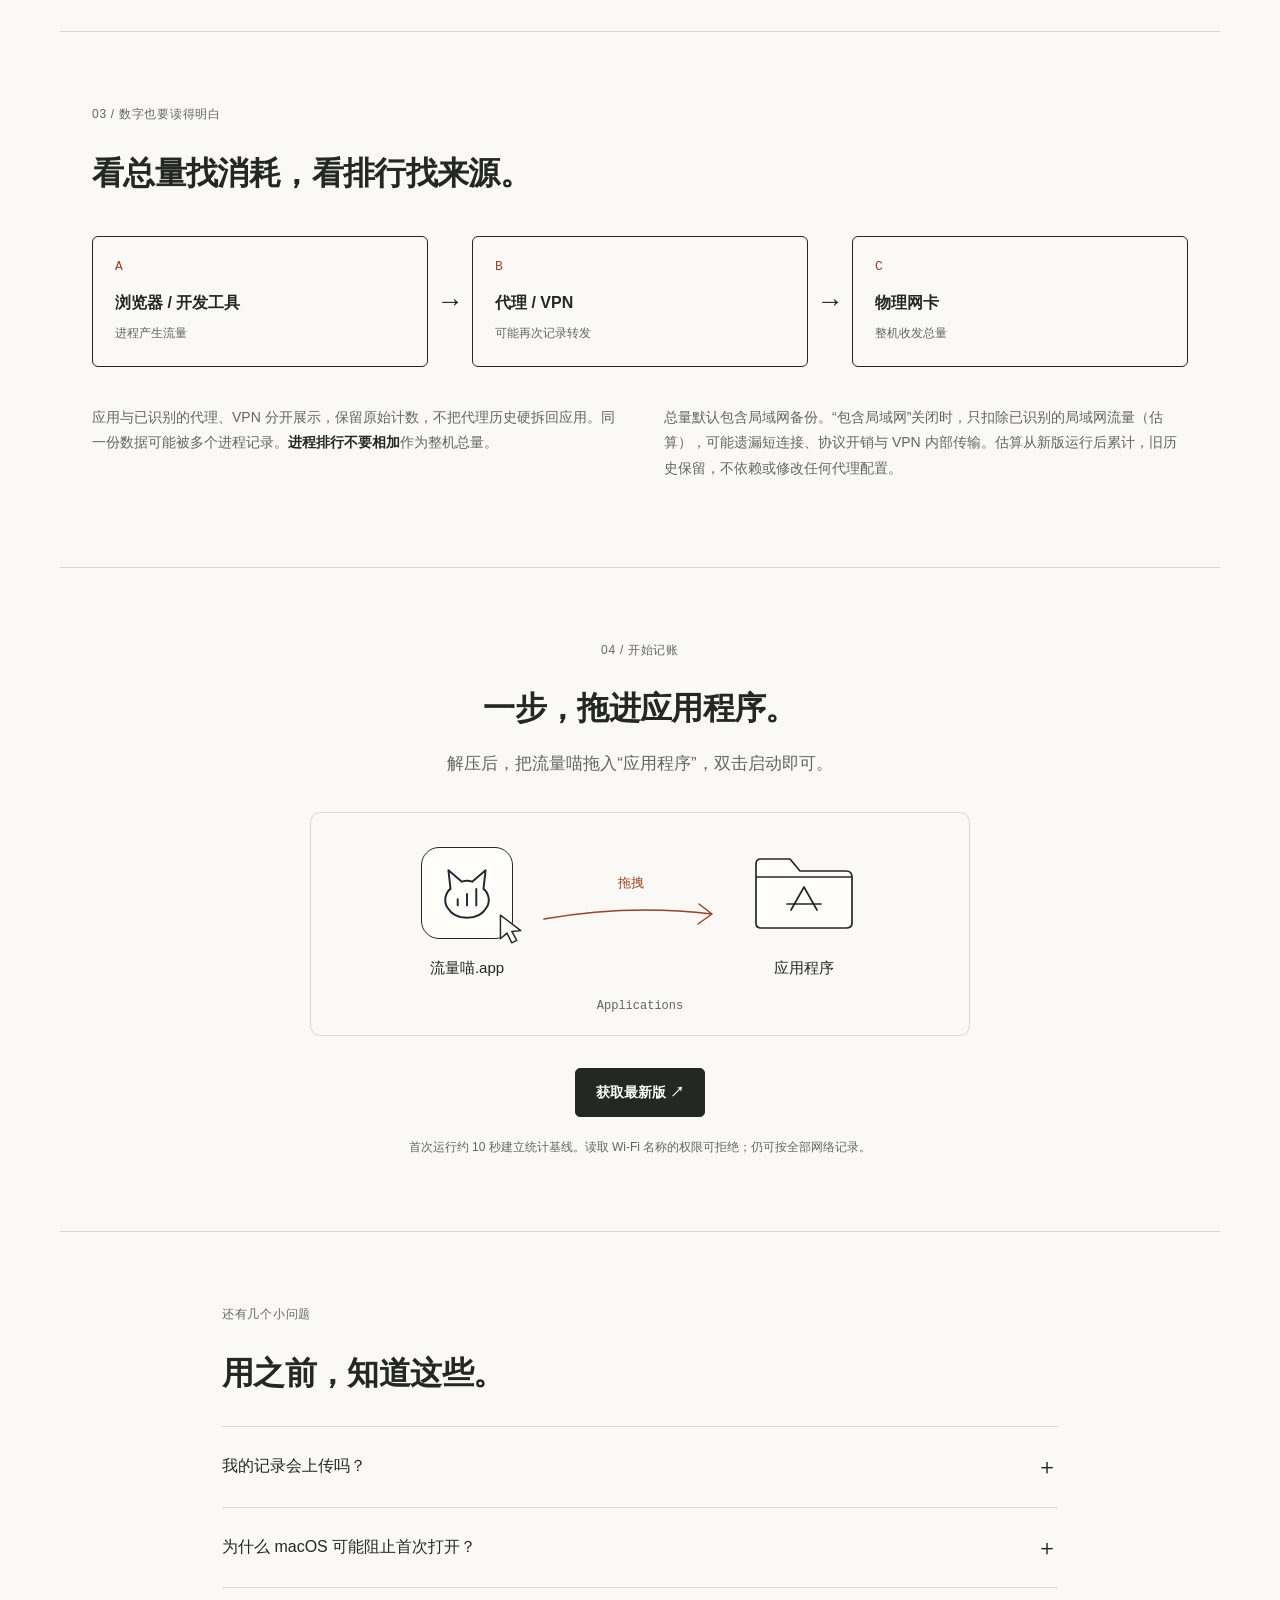
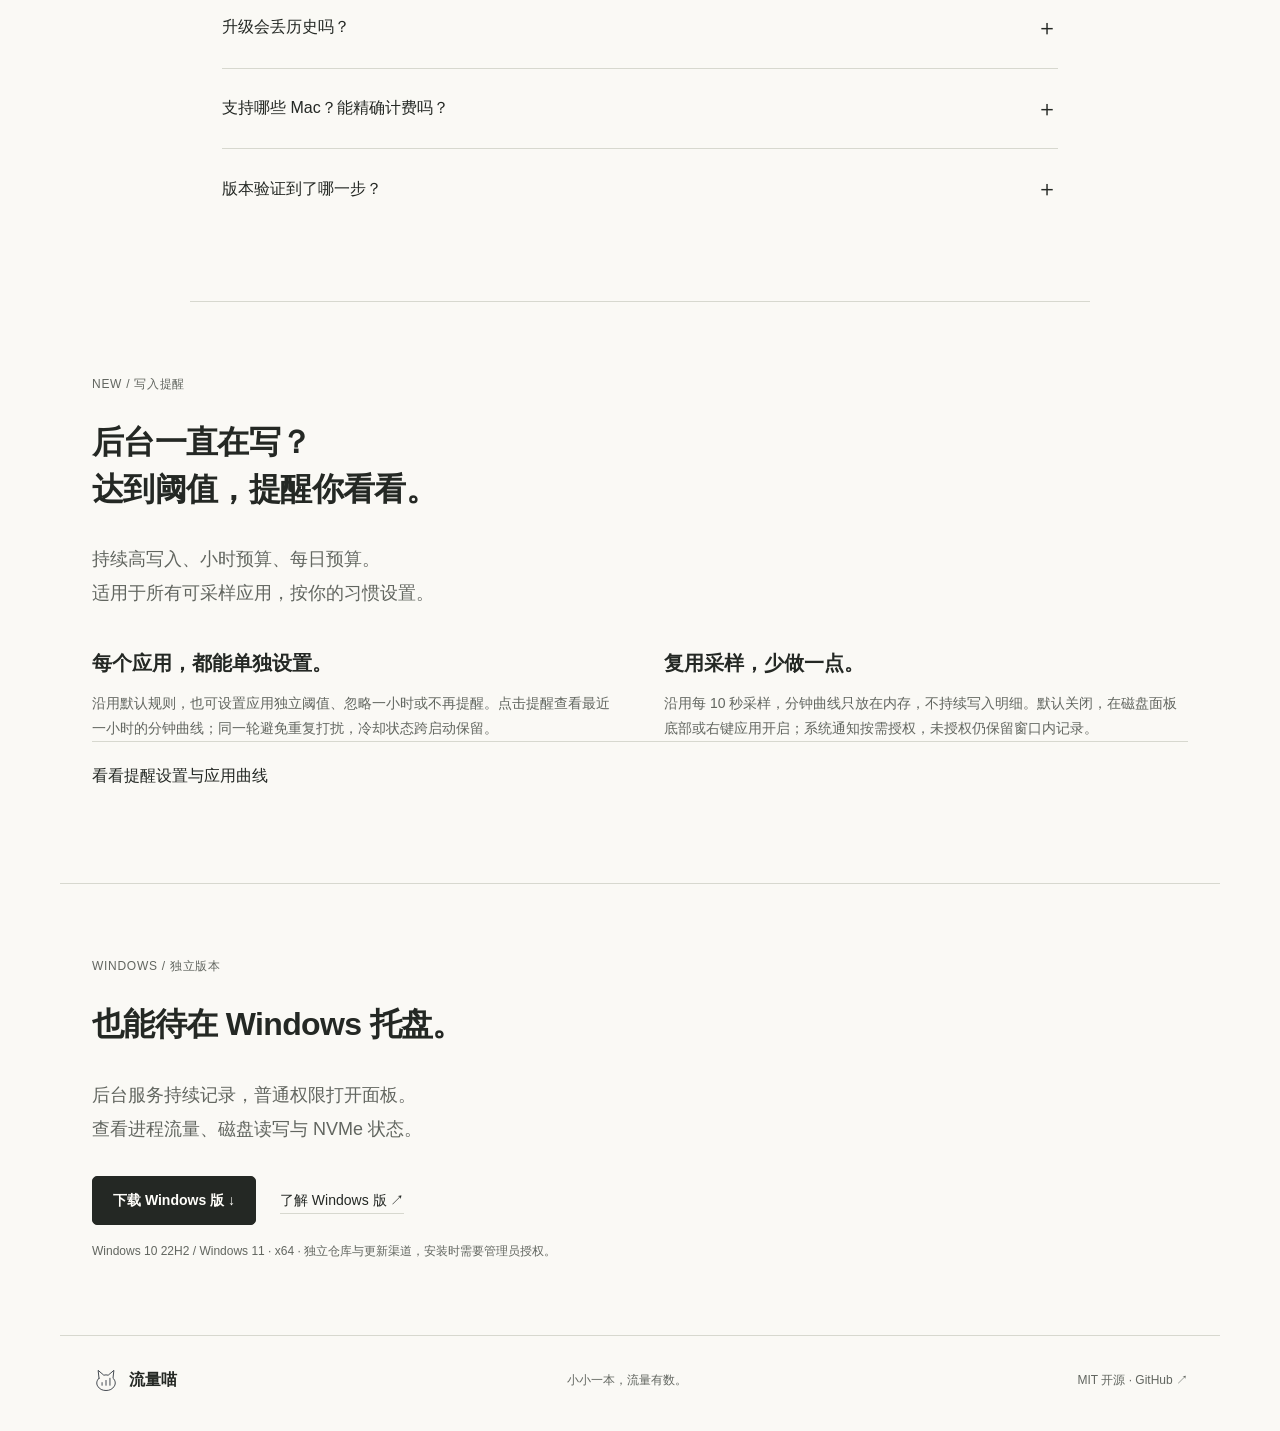
==== commit 1cef5f6f: "feat: add configurable disk write alerts with bounded memory" ====
--- a/docs/index.html
+++ b/docs/index.html
@@ -1,13 +1,14 @@
 <!doctype html>
 <html lang="zh-CN"><head><meta charset="utf-8"><meta name="viewport" content="width=device-width,initial-scale=1"><meta name="description" content="流量喵 FlowCat：原生 Mac 菜单栏监控工具。查看网络流量、进程磁盘读写和磁盘健康，本地记录、免费开源。"><meta name="theme-color" content="#faf9f5"><title>流量喵 FlowCat — 看清流量去向</title><link rel="icon" href="assets/cat.svg" type="image/svg+xml"><link rel="stylesheet" href="style.css"></head>
 <body><a class="skip" href="#main">跳到正文</a><header class="wrap"><a class="brand" href="#"><img src="assets/app-icon.png" width="34" height="34" alt="">流量喵 <span>FlowCat</span></a><nav aria-label="主导航"><a href="#features">功能</a><a href="#install">安装</a><a href="https://github.com/tab16360/flowcat">GitHub ↗</a></nav></header>
-<main id="main"><section class="hero wrap"><div class="hero-copy"><p class="eyebrow"><span class="status-dot"></span> 给 Mac 的一本小账本 · v1.5.7</p><h1>看清流量去向，<br>找到消耗来源。</h1><p class="lead">谁在下载？谁在写盘？<br>点开菜单栏，查看网络流量、进程读写与磁盘状态。</p><div class="actions"><a class="button" href="https://github.com/tab16360/flowcat/releases/latest/download/FlowCat-arm64.zip">下载 Mac 版 <span aria-hidden="true">↓</span></a><a class="text-link" href="https://github.com/tab16360/flowcat">看看源码 ↗</a></div><p class="fine">下载包不足 1 MB · macOS 13+ · Apple Silicon</p><div class="hero-note"><svg viewBox="0 0 48 30" aria-hidden="true"><path d="M2 25Q31 30 43 5m0 0-12 3m12-3-1 12"/></svg><span>记录留在本机，累计流量、网速与磁盘读写可独立显示。</span></div></div><figure class="product"><img src="assets/product.svg" alt="流量喵面板线稿示意：时间与网络筛选、累计流量、进程排行" width="560" height="570"><figcaption>介绍页线稿示意，使用示例数据；应用实际界面采用原生配色。</figcaption></figure></section>
+<main id="main"><section class="hero wrap"><div class="hero-copy"><p class="eyebrow"><span class="status-dot"></span> 给 Mac 的一本小账本 · v1.6.0</p><h1>看清流量去向，<br>找到消耗来源。</h1><p class="lead">谁在下载？谁在写盘？<br>点开菜单栏，查看网络流量、进程读写与磁盘状态。</p><div class="actions"><a class="button" href="https://github.com/tab16360/flowcat/releases/latest/download/FlowCat-arm64.zip">下载 Mac 版 <span aria-hidden="true">↓</span></a><a class="text-link" href="https://github.com/tab16360/flowcat">看看源码 ↗</a></div><p class="fine">下载包不足 1 MB · macOS 13+ · Apple Silicon</p><div class="hero-note"><svg viewBox="0 0 48 30" aria-hidden="true"><path d="M2 25Q31 30 43 5m0 0-12 3m12-3-1 12"/></svg><span>记录留在本机，累计流量、网速与磁盘读写可独立显示。</span></div></div><figure class="product"><img src="assets/product.svg" alt="流量喵面板线稿示意：时间与网络筛选、累计流量、进程排行" width="560" height="570"><figcaption>介绍页线稿示意，使用示例数据；应用实际界面采用原生配色。</figcaption></figure></section>
 <section class="facts wrap" aria-label="产品特点"><div><strong>不足 1 MB</strong><span>ZIP 下载体积¹</span></div><div><strong>原生 macOS</strong><span>Swift / SwiftUI</span></div><div><strong>本地记录</strong><span>无需账号，不上传数据</span></div><div><strong>免费开源</strong><span>MIT 许可证</span></div></section>
 <section id="features" class="wrap section"><div class="section-heading"><p class="eyebrow">01 / 从总量，看到来源</p><h2>三个问题，随手有答案。</h2></div><div class="features"><article><svg class="line-icon" viewBox="0 0 48 48" aria-hidden="true"><path d="M8 39h33M12 32V22h7v10m5 0V14h7v18m5 0V7h7v25"/></svg><h3>今天用了多少？</h3><p>今日、昨日、本月自由切换。默认总量包含局域网，可用开关扣除已识别的局域网传输（估算），应用排行始终保留完整记录。</p><span class="note">时间与范围 / 累计统计</span></article><article><svg class="line-icon" viewBox="0 0 48 48" aria-hidden="true"><circle cx="22" cy="21" r="12"/><path d="m31 30 11 11M15 24h3v-6m5 6V14m5 10v-4"/></svg><h3>哪个程序在用？</h3><p>默认看应用排行，代理与 VPN 转发单列。切换、搜索和排序集中在列表上方，可识别的 App 辅助进程合并查看，右键应用选择“打开位置”，可在 Finder 定位路径。</p><span class="note">应用与代理 / 分开展示</span></article><article><svg class="line-icon" viewBox="0 0 48 48" aria-hidden="true"><path d="M5 17q19-18 38 0M11 24q13-12 26 0m-20 7q7-6 14 0"/><circle cx="24" cy="38" r="1.5"/></svg><h3>用了哪个网络？</h3><p>按真实 Wi-Fi 名称筛选。你可以拒绝定位权限，继续在“全部网络”下记录。</p><span class="note">真实 SSID / 可选授权</span></article></div></section>
 <section id="disk" class="wrap section disk-section"><div class="section-heading"><p class="eyebrow">NEW / 磁盘监控</p><h2>谁在写入磁盘，<br>现在也能看清。</h2><p class="lead">AI 工具、编辑器与构建任务越来越多。<br>把后台读写变成能查看、能比较的记录。</p></div><div class="disk-screens"><figure><img src="assets/disk-io.png" width="920" height="1280" loading="lazy" alt="磁盘读写统计：今日、7天、30天与累计，支持进程写入排行、搜索和导出"><figcaption>读写统计 · 默认按写入量排行</figcaption></figure><figure><img src="assets/disk-health.png" width="920" height="1280" loading="lazy" alt="磁盘健康：SMART状态、温度、累计主机写入、通电时间和介质错误"><figcaption>磁盘状态 · 按物理磁盘查看</figcaption></figure></div><p class="fine screenshot-note">原生应用界面，截图使用示例数据；真实可读指标取决于硬件、连接与系统权限。</p><div class="disk-details"><article><h3>按天看，按进程找。</h3><p>今日、近 7 天、近 30 天、累计与按日查看。搜索、切换读写排序、展开进程归属，也可导出 CSV。磁盘历史单独保存，已有流量记录继续保留。</p></article><article><h3>读写和健康，分清口径。</h3><p>进程读写覆盖所有磁盘，不等于 SSD 闪存实际写入；耐久度已用不等于剩余寿命。系统进程可能受权限限制，外置硬盘盒可能不提供健康数据，缺失指标明确显示“未提供”。</p></article></div><div class="update-note"><strong>为什么加这个？</strong><p>此前看到 Codex 长时间写盘的用户反馈，加上日常同时运行的 AI 工具越来越多，让我想知道：磁盘压力究竟来自谁？这次更新先把进程读写与磁盘报告状态摆到菜单栏里，让排查有据可看。<a class="text-link" href="https://github.com/openai/codex/issues/21007">相关用户反馈 ↗</a></p></div></section>
 <section id="size" class="wrap section size-section"><div class="size-illustration" aria-hidden="true"><svg viewBox="0 0 240 180"><path d="M55 32h86l34 34v97H55ZM141 32v34h34M75 123h79M75 140h53"/><path class="sketch" d="M37 52q-24 70 1 100M202 54q23 61-1 88"/><text x="75" y="107">&lt;1 MB</text></svg></div><div><p class="eyebrow">02 / 轻巧地装进菜单栏</p><h2>下载包不足 1 MB，<br>不用装一套运行环境。</h2><p class="lead">原生应用，不内嵌浏览器内核。<br>下载、解压、拖入应用程序，就能开始记录。</p><p class="fine">¹ 当前 arm64 ZIP 下载包约 740 KB，解压后应用约 2.9 MB，不含本地历史文件；不同构建会略有差异。</p></div></section>
 <section class="wrap section accounting"><p class="eyebrow">03 / 数字也要读得明白</p><h2>看总量找消耗，看排行找来源。</h2><div class="flow" aria-label="流量可能经过原程序、代理再到物理网卡"><div><span class="flow-no">A</span><strong>浏览器 / 开发工具</strong><span>进程产生流量</span></div><span class="arrow" aria-hidden="true">→</span><div><span class="flow-no">B</span><strong>代理 / VPN</strong><span>可能再次记录转发</span></div><span class="arrow" aria-hidden="true">→</span><div><span class="flow-no">C</span><strong>物理网卡</strong><span>整机收发总量</span></div></div><div class="notes"><p>应用与已识别的代理、VPN 分开展示，保留原始计数，不把代理历史硬拆回应用。同一份数据可能被多个进程记录。<strong>进程排行不要相加</strong>作为整机总量。</p><p>总量默认包含局域网备份。“包含局域网”关闭时，只扣除已识别的局域网流量（估算），可能遗漏短连接、协议开销与 VPN 内部传输。估算从新版运行后累计，旧历史保留，不依赖或修改任何代理配置。</p></div></section>
 <section id="install" class="wrap section install"><div><p class="eyebrow">04 / 开始记账</p><h2>一步，拖进应用程序。</h2><p class="lead">解压后，把流量喵拖入“应用程序”，双击启动即可。</p></div><figure class="drag-install" aria-label="安装示意：将流量喵应用图标拖拽到应用程序文件夹"><div class="drag-stage"><div class="drag-source"><div class="app-tile"><img src="assets/cat.svg" width="66" height="66" alt=""><svg class="drag-cursor" viewBox="0 0 32 40" aria-hidden="true"><path d="M3 3v29l8-7 6 12 6-3-6-11 11-1Z"/></svg></div><strong>流量喵.app</strong></div><div class="drag-path" aria-hidden="true"><span>拖拽</span><svg viewBox="0 0 180 36"><path d="M3 22Q88 7 171 17m-13-10 13 10-14 10"/></svg></div><div class="drag-destination"><svg class="folder-icon" viewBox="0 0 110 88" aria-hidden="true"><path d="M7 74V15q0-5 5-5h29l10 12h46q6 0 6 6v46q0 5-6 5H12q-5 0-5-5Zm1-46h94"/><path d="m42 61 13-23 13 23m-30-6h34"/></svg><strong>应用程序</strong></div></div><figcaption>Applications</figcaption></figure><a class="button" href="https://github.com/tab16360/flowcat/releases/latest/download/FlowCat-arm64.zip">获取最新版 ↗</a><p class="fine">首次运行约 10 秒建立统计基线。读取 Wi-Fi 名称的权限可拒绝；仍可按全部网络记录。</p></section>
-<section class="wrap section faq"><p class="eyebrow">还有几个小问题</p><h2>用之前，知道这些。</h2><details><summary>我的记录会上传吗？<span aria-hidden="true">＋</span></summary><p>不会。网络和磁盘历史分别保存在本机的 ledger.json 与 disk-ledger.json 中，不记录通信内容，不包含遥测。导出的 CSV 由你选择保存位置。</p></details><details><summary>为什么 macOS 可能阻止首次打开？<span aria-hidden="true">＋</span></summary><p>当前应用为临时签名、未进行 Developer ID 签名和公证。确认下载来源后，可按系统设置“隐私与安全性”的提示允许打开，无需关闭系统安全功能。</p></details><details><summary>升级会丢历史吗？<span aria-hidden="true">＋</span></summary><p>1.4.0 起选择“安装并重启”即可应用内更新，历史和设置保留，失败时恢复旧版。1.3.x 需要先手动安装一次新版。</p></details><details><summary>支持哪些 Mac？能精确计费吗？<span aria-hidden="true">＋</span></summary><p>右键菜单或“更多”菜单可检查更新，选择“安装并重启”自动下载、校验和替换；安装目录需可写，历史保留。当前发布包支持 Apple Silicon、macOS 13+。Intel 可尝试源码构建但未验收。采样可能漏计短时进程和网络切换间隔，不能用于精确计费。</p></details><details><summary>版本验证到了哪一步？<span aria-hidden="true">＋</span></summary><p>128 项核心统计、磁盘持久化与更新检查通过；已实测进程采样与磁盘健康数据，并渲染明暗、窄屏与短屏界面。完整鼠标交互、权限弹窗和多显示器场景尚未验收。</p></details></section>
+<section class="wrap section faq"><p class="eyebrow">还有几个小问题</p><h2>用之前，知道这些。</h2><details><summary>我的记录会上传吗？<span aria-hidden="true">＋</span></summary><p>不会。网络和磁盘历史分别保存在本机的 ledger.json 与 disk-ledger.json 中，不记录通信内容，不包含遥测。导出的 CSV 由你选择保存位置。</p></details><details><summary>为什么 macOS 可能阻止首次打开？<span aria-hidden="true">＋</span></summary><p>当前应用为临时签名、未进行 Developer ID 签名和公证。确认下载来源后，可按系统设置“隐私与安全性”的提示允许打开，无需关闭系统安全功能。</p></details><details><summary>升级会丢历史吗？<span aria-hidden="true">＋</span></summary><p>1.4.0 起选择“安装并重启”即可应用内更新，历史和设置保留，失败时恢复旧版。1.3.x 需要先手动安装一次新版。</p></details><details><summary>支持哪些 Mac？能精确计费吗？<span aria-hidden="true">＋</span></summary><p>右键菜单或“更多”菜单可检查更新，选择“安装并重启”自动下载、校验和替换；安装目录需可写，历史保留。当前发布包支持 Apple Silicon、macOS 13+。Intel 可尝试源码构建但未验收。采样可能漏计短时进程和网络切换间隔，不能用于精确计费。</p></details><details><summary>版本验证到了哪一步？<span aria-hidden="true">＋</span></summary><p>159 项核心统计、磁盘持久化、写入提醒与更新检查通过；已实测进程采样与磁盘健康数据，并渲染明暗、窄屏与短屏界面。完整鼠标交互、权限弹窗和多显示器场景尚未验收。</p></details></section>
+<section id="alerts" class="wrap section"><div class="section-heading"><p class="eyebrow">NEW / 写入提醒</p><h2>后台一直在写？<br>达到阈值，提醒你看看。</h2><p class="lead">持续高写入、小时预算、每日预算。<br>适用于所有可采样应用，按你的习惯设置。</p></div><div class="disk-details"><article><h3>每个应用，都能单独设置。</h3><p>沿用默认规则，也可设置应用独立阈值、忽略一小时或不再提醒。点击提醒查看最近一小时的分钟曲线；同一轮避免重复打扰，冷却状态跨启动保留。</p></article><article><h3>复用采样，少做一点。</h3><p>沿用每 10 秒采样，分钟曲线只放在内存，不持续写入明细。默认关闭，在磁盘面板底部或右键应用开启；系统通知按需授权，未授权仍保留窗口内记录。</p></article></div><details><summary>看看提醒设置与应用曲线</summary><figure><img src="assets/disk-alerts.png" width="1020" height="1800" loading="lazy" alt="磁盘写入提醒：默认阈值、单应用设置、最近一小时分钟曲线与提醒记录" style="display:block;width:min(100%,510px);height:auto;margin:24px auto"><figcaption class="fine screenshot-note">原生界面，使用示例数据。提醒仅表示写入达到阈值，不能判断死循环或任务进展，不自动结束进程。</figcaption></figure></details></section>
 <section id="windows" class="wrap section"><div class="section-heading"><p class="eyebrow">WINDOWS / 独立版本</p><h2>也能待在 Windows 托盘。</h2><p class="lead">后台服务持续记录，普通权限打开面板。<br>查看进程流量、磁盘读写与 NVMe 状态。</p></div><div class="actions"><a class="button" href="https://github.com/tab16360/flowcat-windows/releases/latest/download/FlowCat-Windows-x64-Setup.exe">下载 Windows 版 ↓</a><a class="text-link" href="windows/">了解 Windows 版 ↗</a></div><p class="fine">Windows 10 22H2 / Windows 11 · x64 · 独立仓库与更新渠道，安装时需要管理员授权。</p></section>
 </main><footer class="wrap"><a class="brand" href="#"><img src="assets/cat.svg" width="28" height="28" alt="">流量喵</a><span>小小一本，流量有数。</span><a href="https://github.com/tab16360/flowcat">MIT 开源 · GitHub ↗</a></footer></body></html>
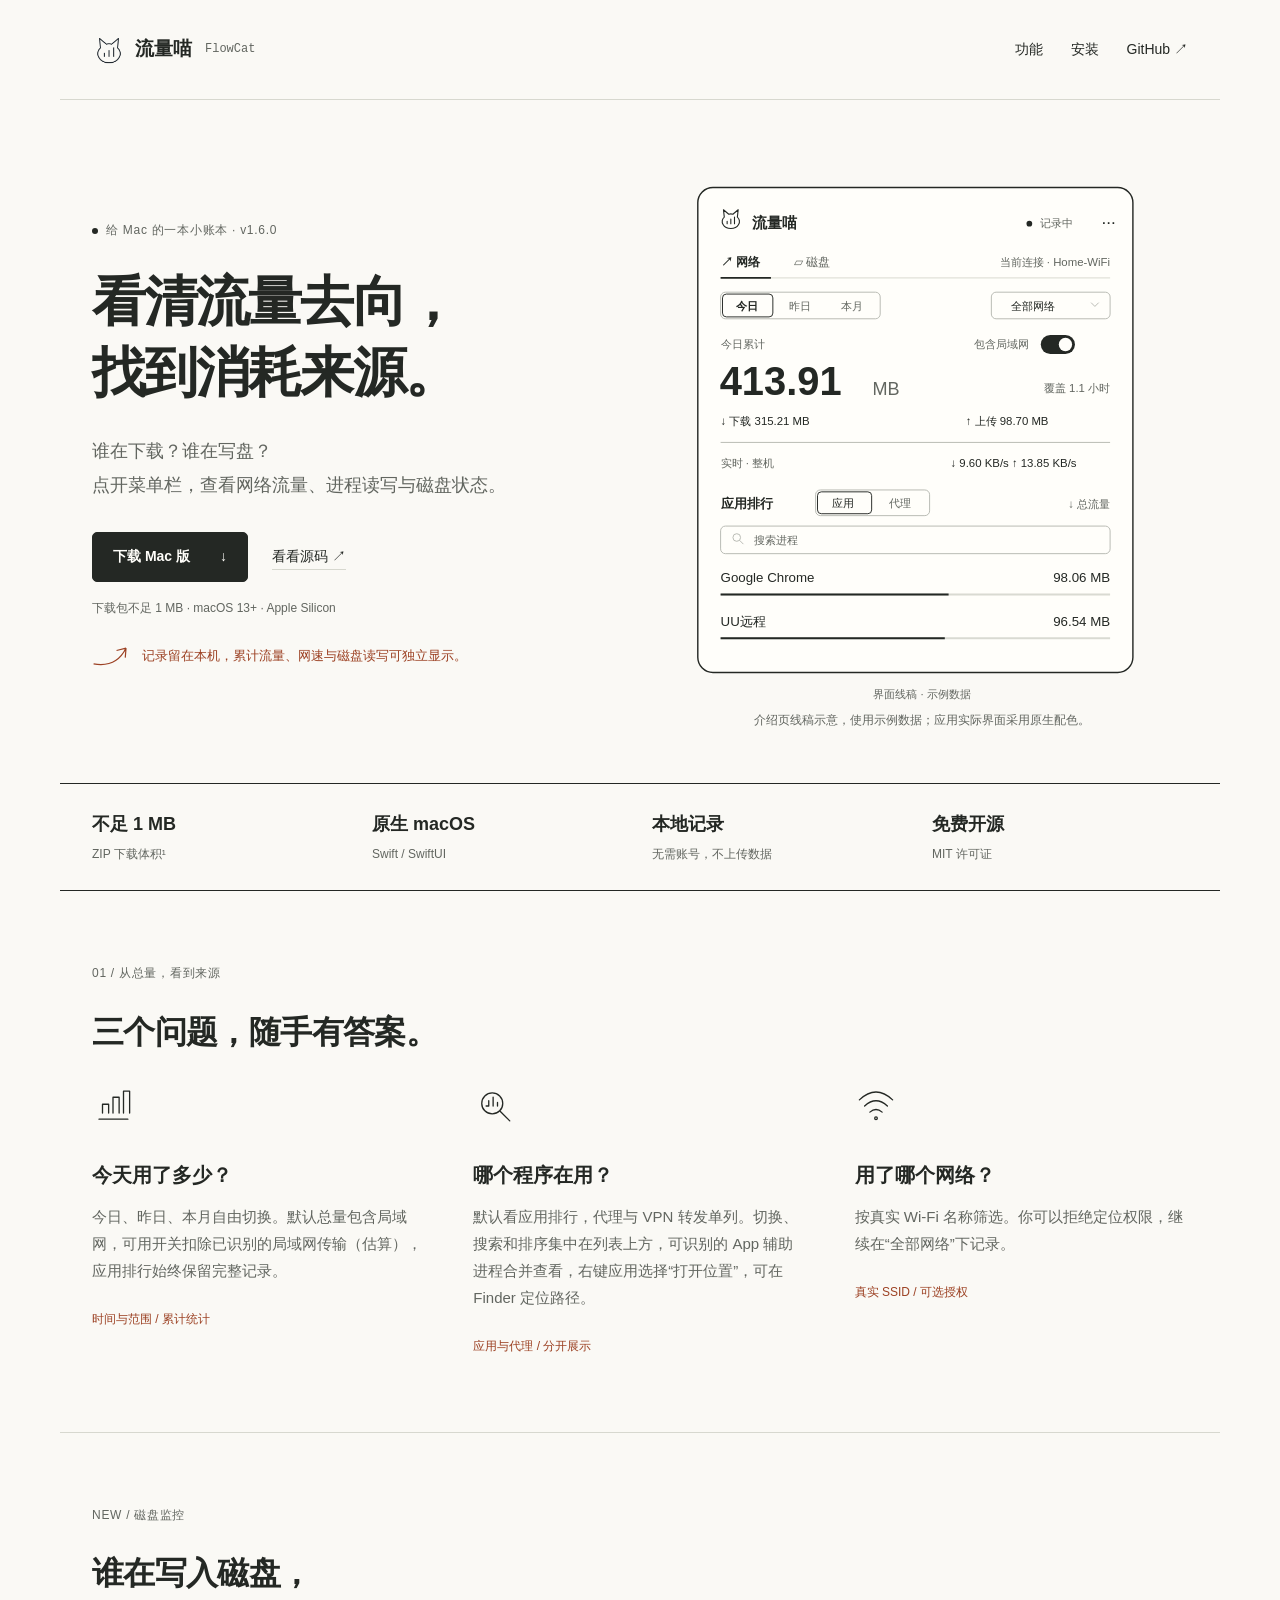
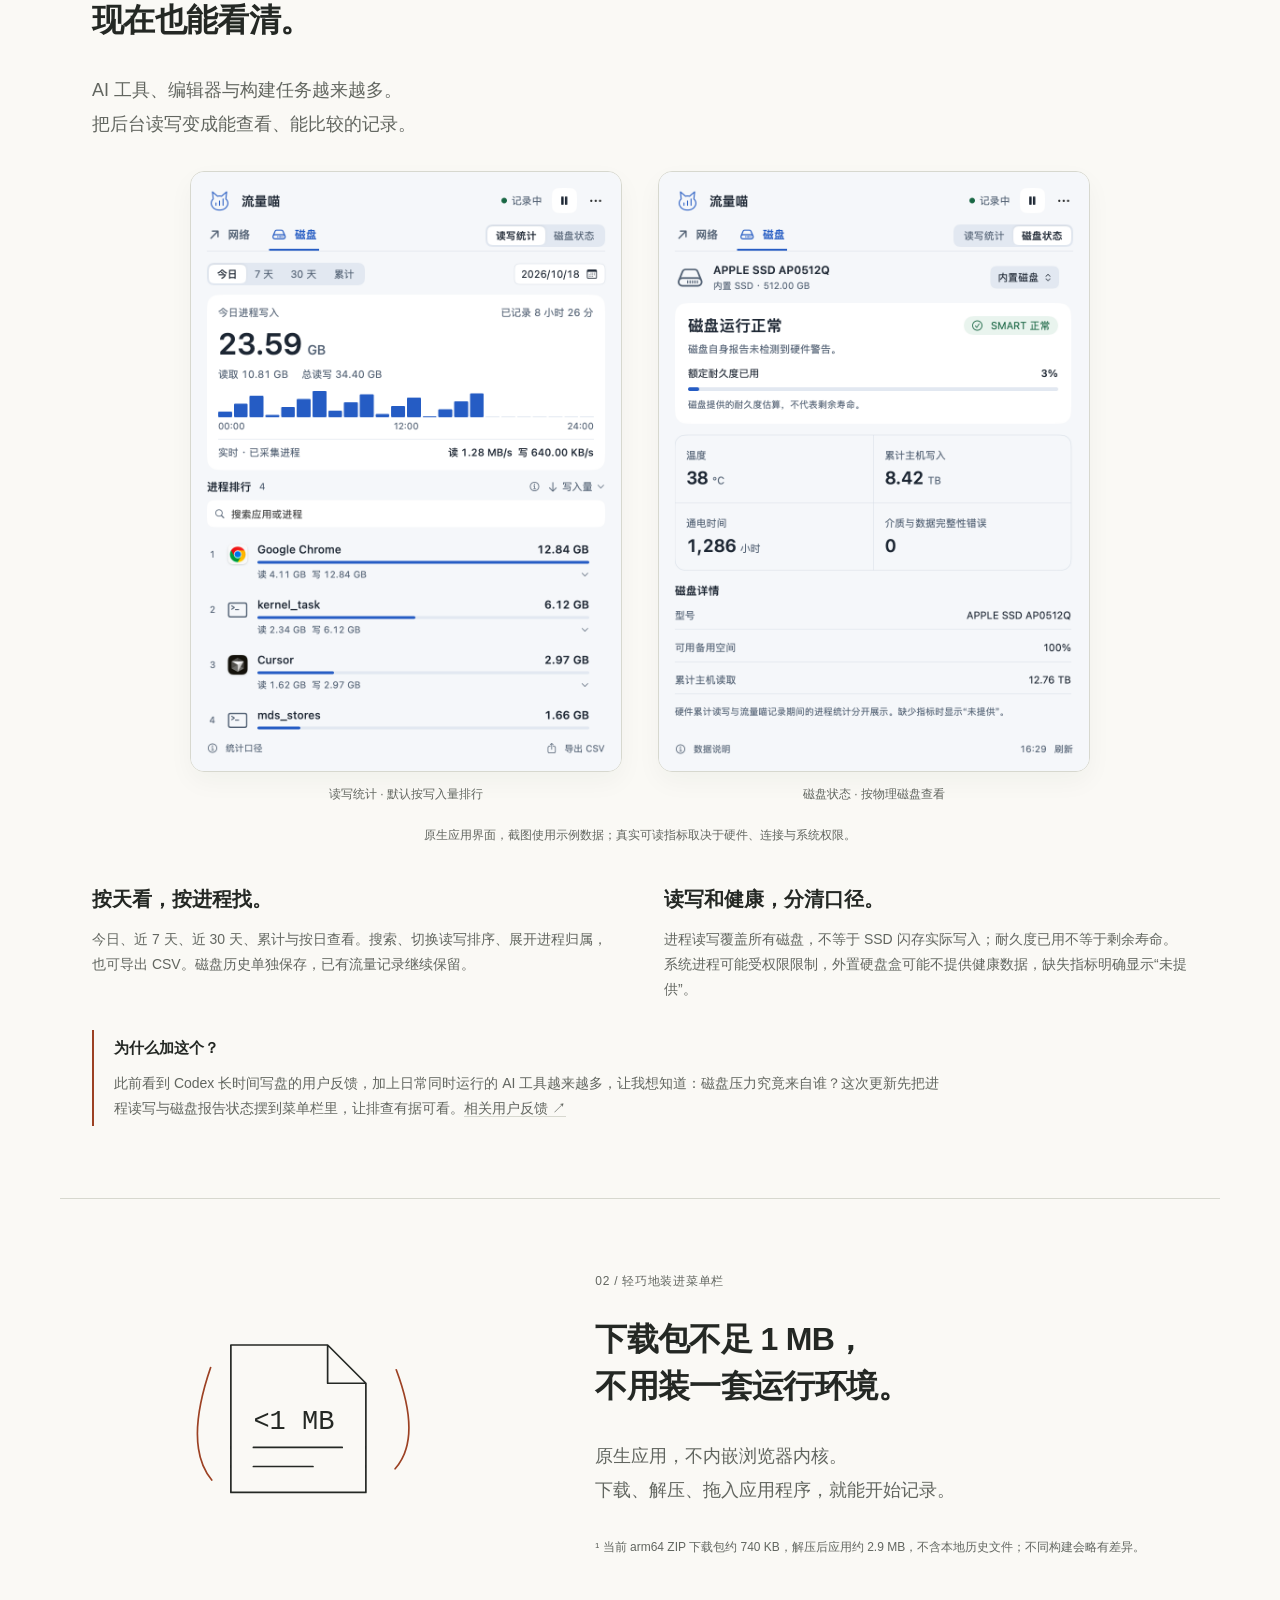
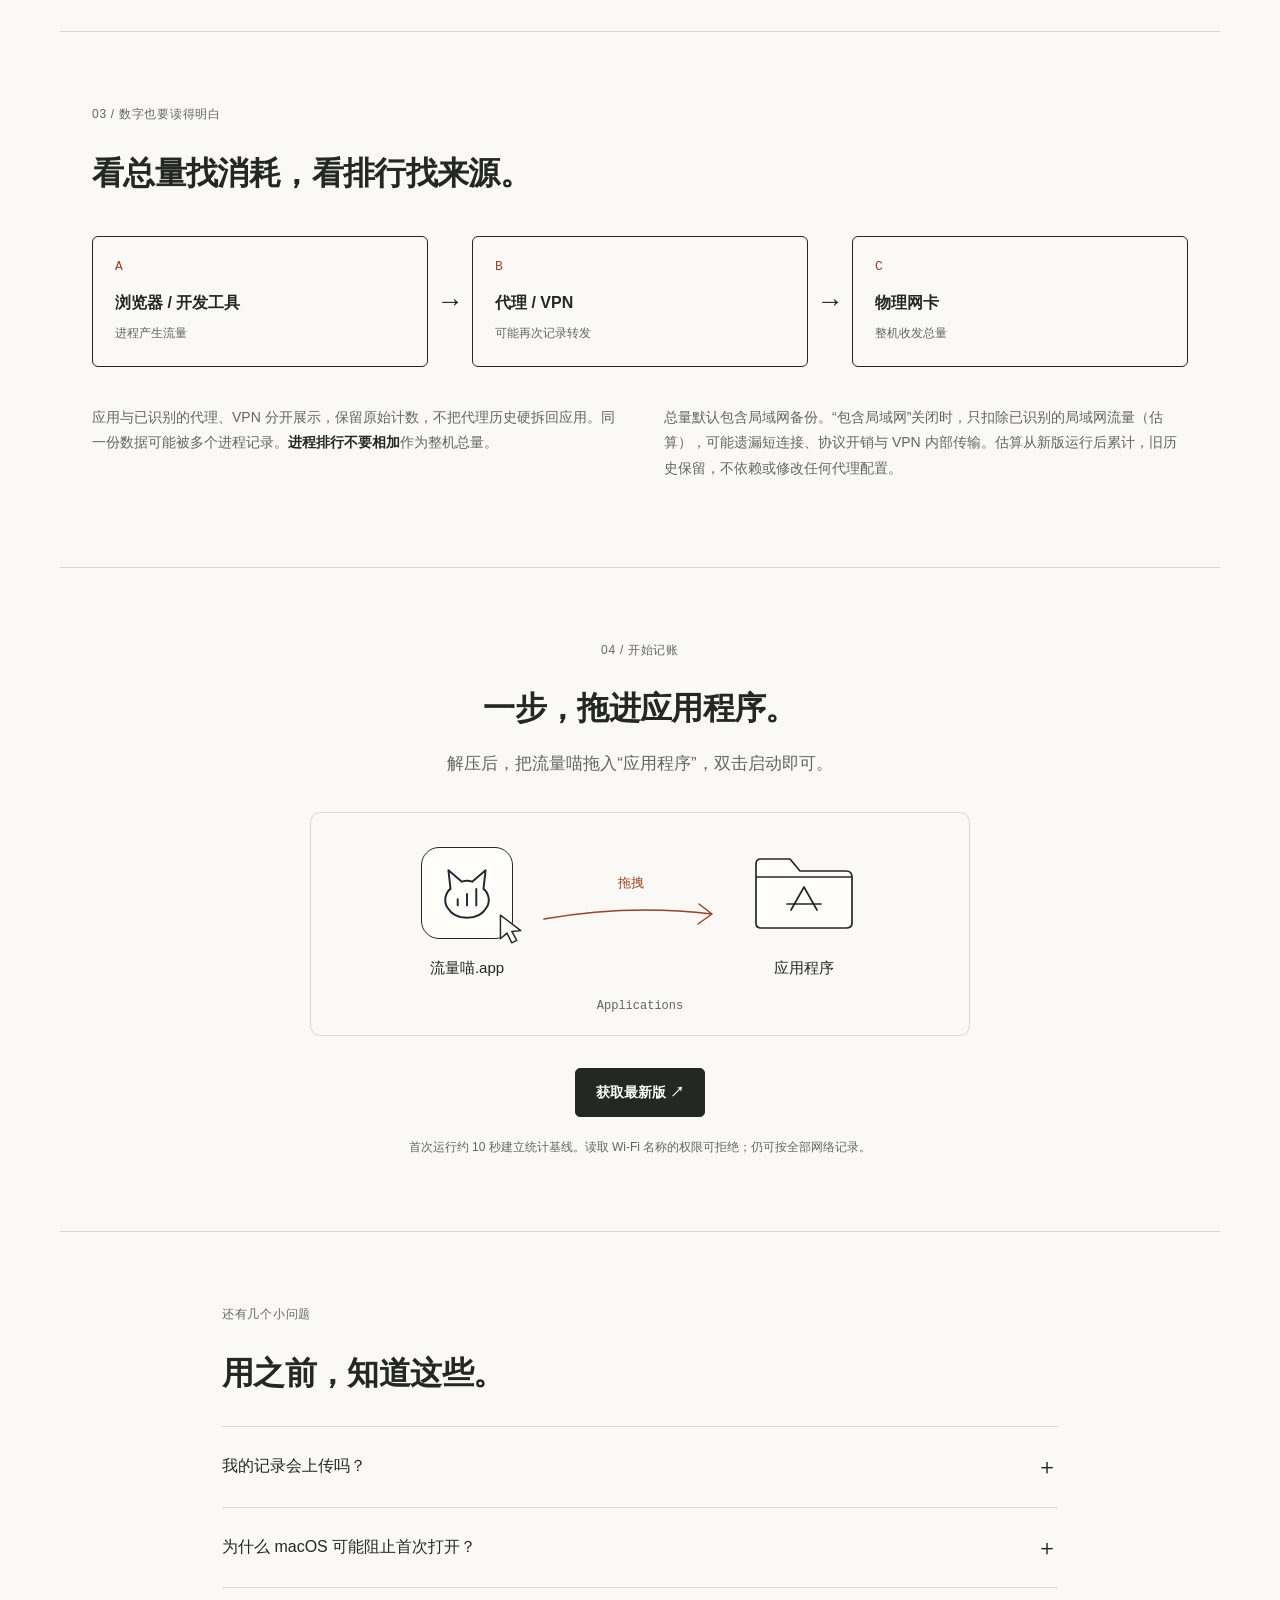
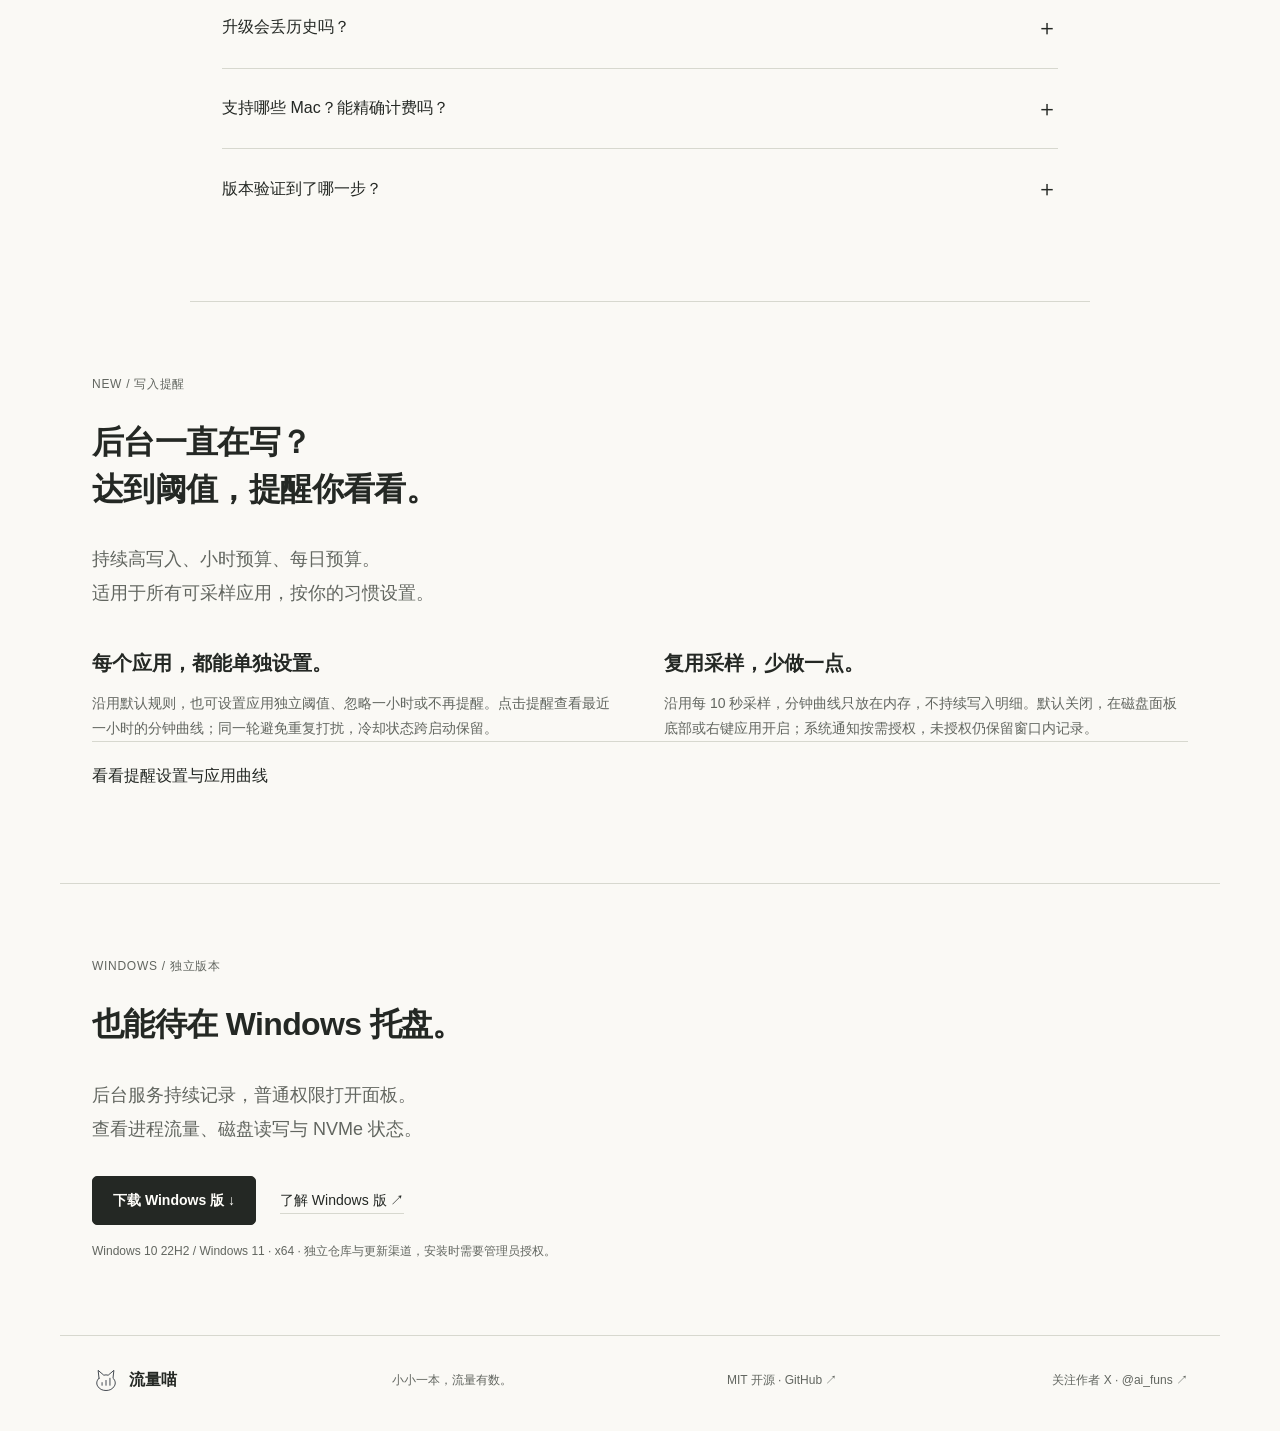
==== commit b373717d: "docs: add author X follow links" ====
--- a/docs/index.html
+++ b/docs/index.html
@@ -11,4 +11,4 @@
 <section class="wrap section faq"><p class="eyebrow">还有几个小问题</p><h2>用之前，知道这些。</h2><details><summary>我的记录会上传吗？<span aria-hidden="true">＋</span></summary><p>不会。网络和磁盘历史分别保存在本机的 ledger.json 与 disk-ledger.json 中，不记录通信内容，不包含遥测。导出的 CSV 由你选择保存位置。</p></details><details><summary>为什么 macOS 可能阻止首次打开？<span aria-hidden="true">＋</span></summary><p>当前应用为临时签名、未进行 Developer ID 签名和公证。确认下载来源后，可按系统设置“隐私与安全性”的提示允许打开，无需关闭系统安全功能。</p></details><details><summary>升级会丢历史吗？<span aria-hidden="true">＋</span></summary><p>1.4.0 起选择“安装并重启”即可应用内更新，历史和设置保留，失败时恢复旧版。1.3.x 需要先手动安装一次新版。</p></details><details><summary>支持哪些 Mac？能精确计费吗？<span aria-hidden="true">＋</span></summary><p>右键菜单或“更多”菜单可检查更新，选择“安装并重启”自动下载、校验和替换；安装目录需可写，历史保留。当前发布包支持 Apple Silicon、macOS 13+。Intel 可尝试源码构建但未验收。采样可能漏计短时进程和网络切换间隔，不能用于精确计费。</p></details><details><summary>版本验证到了哪一步？<span aria-hidden="true">＋</span></summary><p>159 项核心统计、磁盘持久化、写入提醒与更新检查通过；已实测进程采样与磁盘健康数据，并渲染明暗、窄屏与短屏界面。完整鼠标交互、权限弹窗和多显示器场景尚未验收。</p></details></section>
 <section id="alerts" class="wrap section"><div class="section-heading"><p class="eyebrow">NEW / 写入提醒</p><h2>后台一直在写？<br>达到阈值，提醒你看看。</h2><p class="lead">持续高写入、小时预算、每日预算。<br>适用于所有可采样应用，按你的习惯设置。</p></div><div class="disk-details"><article><h3>每个应用，都能单独设置。</h3><p>沿用默认规则，也可设置应用独立阈值、忽略一小时或不再提醒。点击提醒查看最近一小时的分钟曲线；同一轮避免重复打扰，冷却状态跨启动保留。</p></article><article><h3>复用采样，少做一点。</h3><p>沿用每 10 秒采样，分钟曲线只放在内存，不持续写入明细。默认关闭，在磁盘面板底部或右键应用开启；系统通知按需授权，未授权仍保留窗口内记录。</p></article></div><details><summary>看看提醒设置与应用曲线</summary><figure><img src="assets/disk-alerts.png" width="1020" height="1800" loading="lazy" alt="磁盘写入提醒：默认阈值、单应用设置、最近一小时分钟曲线与提醒记录" style="display:block;width:min(100%,510px);height:auto;margin:24px auto"><figcaption class="fine screenshot-note">原生界面，使用示例数据。提醒仅表示写入达到阈值，不能判断死循环或任务进展，不自动结束进程。</figcaption></figure></details></section>
 <section id="windows" class="wrap section"><div class="section-heading"><p class="eyebrow">WINDOWS / 独立版本</p><h2>也能待在 Windows 托盘。</h2><p class="lead">后台服务持续记录，普通权限打开面板。<br>查看进程流量、磁盘读写与 NVMe 状态。</p></div><div class="actions"><a class="button" href="https://github.com/tab16360/flowcat-windows/releases/latest/download/FlowCat-Windows-x64-Setup.exe">下载 Windows 版 ↓</a><a class="text-link" href="windows/">了解 Windows 版 ↗</a></div><p class="fine">Windows 10 22H2 / Windows 11 · x64 · 独立仓库与更新渠道，安装时需要管理员授权。</p></section>
-</main><footer class="wrap"><a class="brand" href="#"><img src="assets/cat.svg" width="28" height="28" alt="">流量喵</a><span>小小一本，流量有数。</span><a href="https://github.com/tab16360/flowcat">MIT 开源 · GitHub ↗</a></footer></body></html>+</main><footer class="wrap"><a class="brand" href="#"><img src="assets/cat.svg" width="28" height="28" alt="">流量喵</a><span>小小一本，流量有数。</span><a href="https://github.com/tab16360/flowcat">MIT 开源 · GitHub ↗</a><a href="https://x.com/ai_funs" target="_blank" rel="noopener noreferrer">关注作者 X · @ai_funs ↗</a></footer></body></html>
--- a/docs/style.css
+++ b/docs/style.css
@@ -5,3 +5,5 @@
 
 /* Disk monitoring update: retain the site's paper-and-line visual language. */
 .disk-section .lead{margin-bottom:30px}.disk-screens{display:grid;grid-template-columns:1fr 1fr;gap:36px;max-width:900px;margin:0 auto}.disk-screens figure{margin:0;min-width:0}.disk-screens img{display:block;width:100%;height:auto;border:1px solid var(--line);border-radius:14px}.disk-screens figcaption{text-align:center;margin-top:12px}.screenshot-note{text-align:center;max-width:760px;margin:20px auto 0}.disk-details{display:grid;grid-template-columns:1fr 1fr;gap:48px;margin-top:34px}.disk-details h3{margin-top:0}.disk-details p,.update-note p{font-size:14px;color:var(--muted);margin:8px 0 0}.update-note{border-left:2px solid var(--accent);padding:4px 0 4px 20px;margin-top:28px;max-width:850px}.update-note strong{font-size:15px}.update-note .text-link{white-space:nowrap}.disk-section figure img{box-shadow:0 10px 26px #2428240a}@media(max-width:640px){.disk-screens{grid-template-columns:1fr;max-width:420px;gap:30px}.disk-details{grid-template-columns:1fr;gap:22px}.disk-details h3{margin-bottom:8px}.update-note{padding-left:16px}}
+
+footer{flex-wrap:wrap;gap:12px 24px}
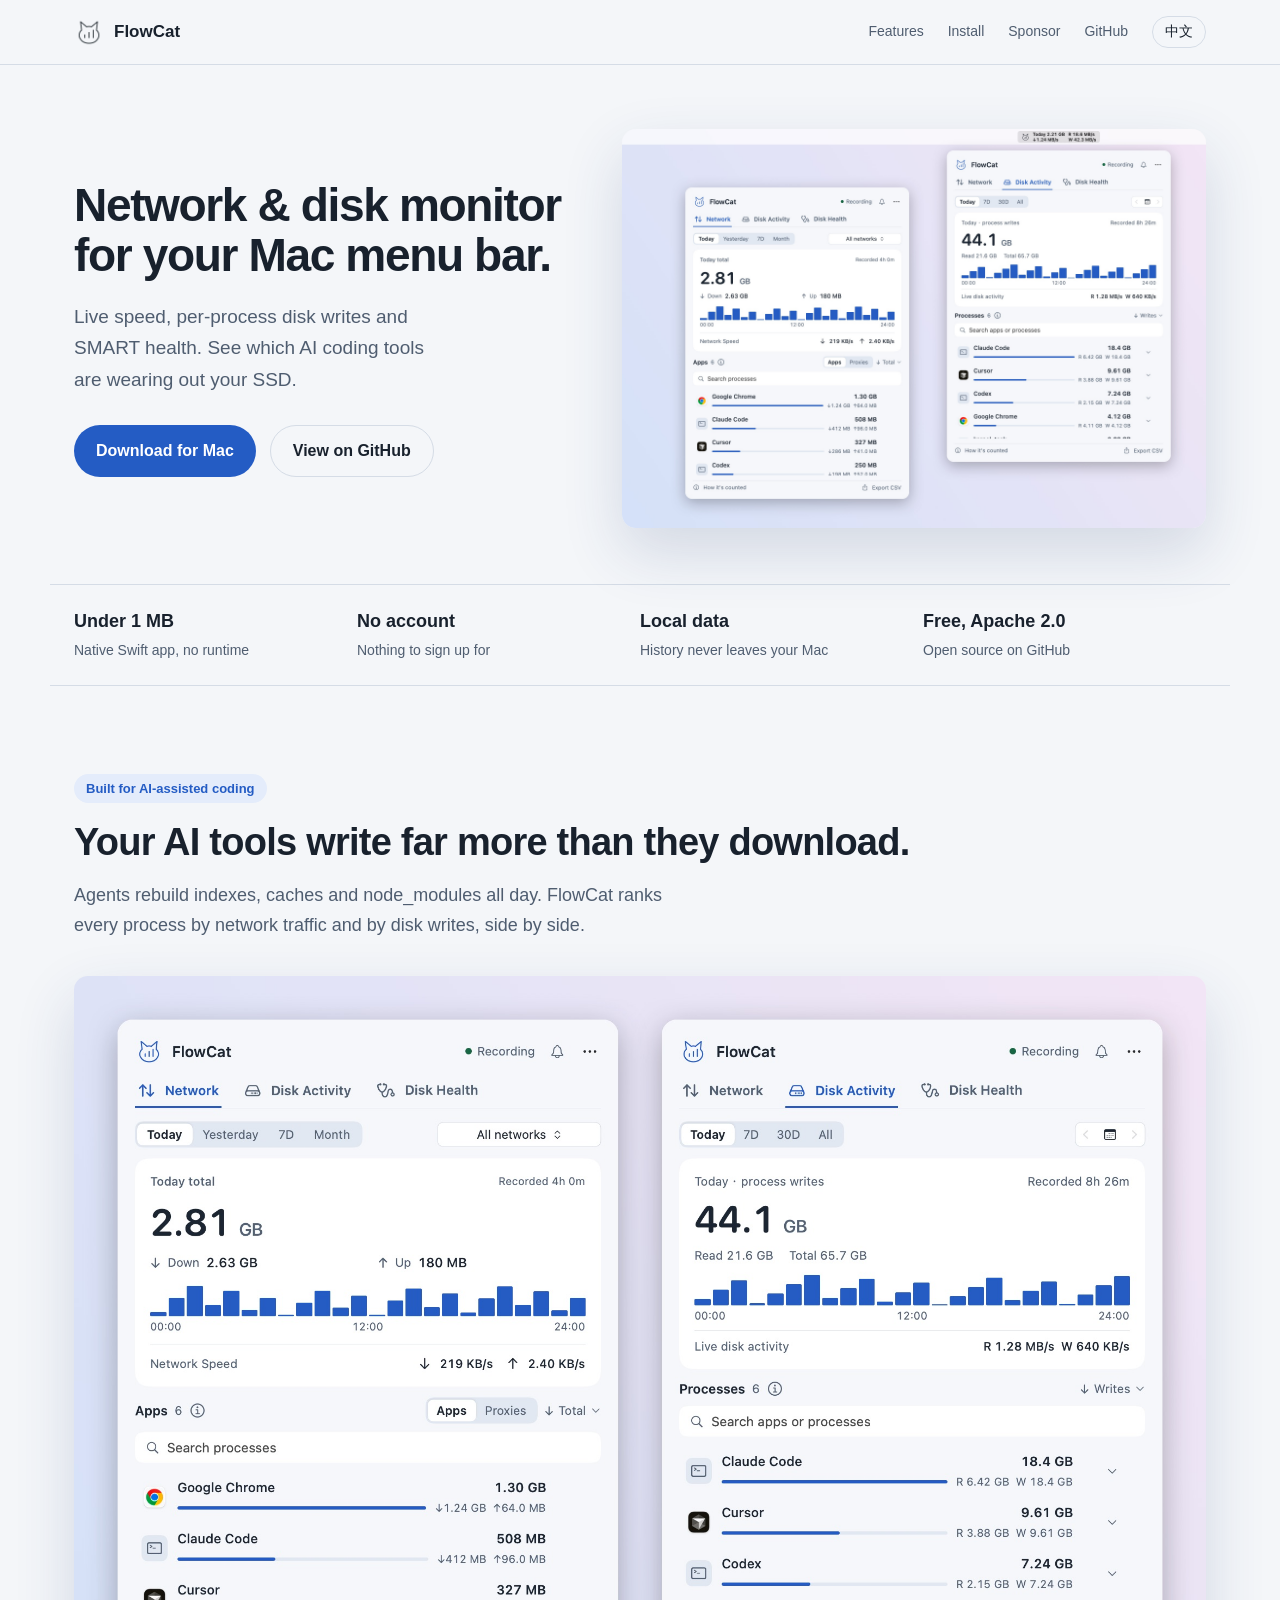
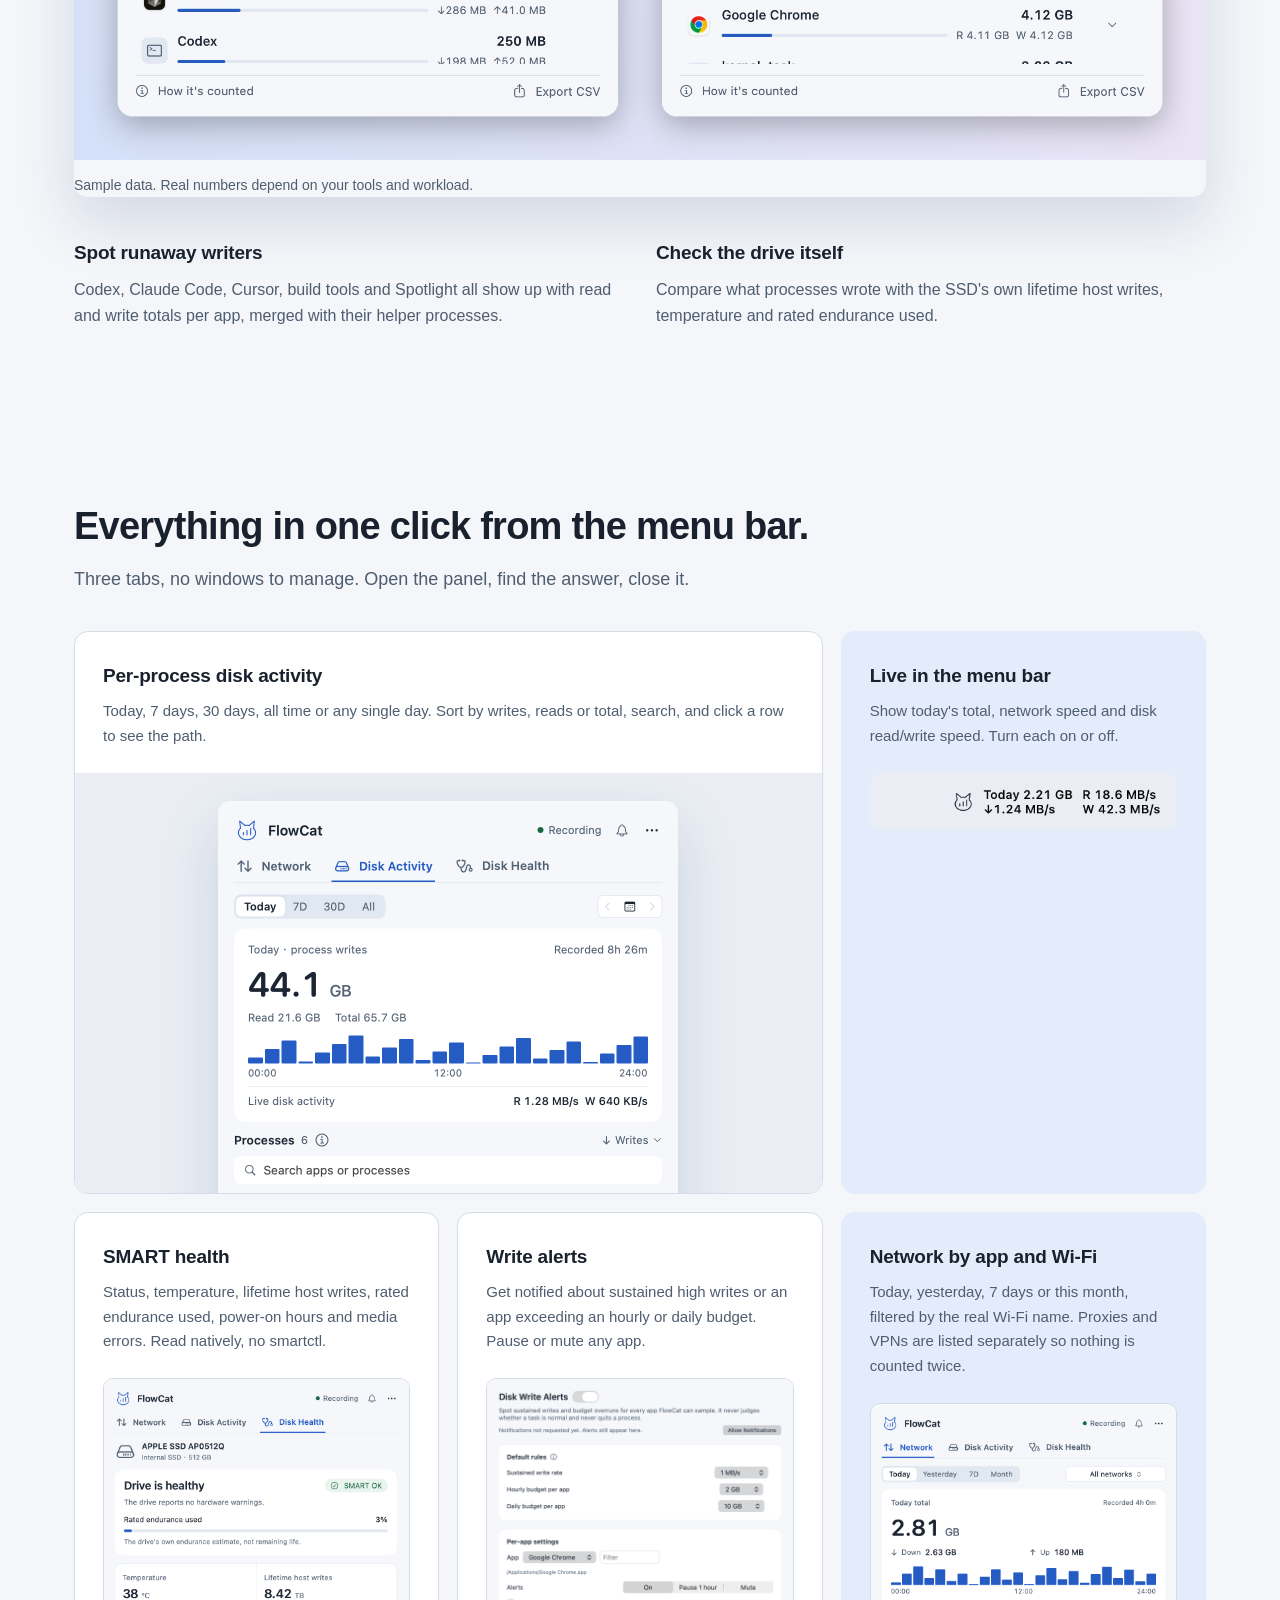
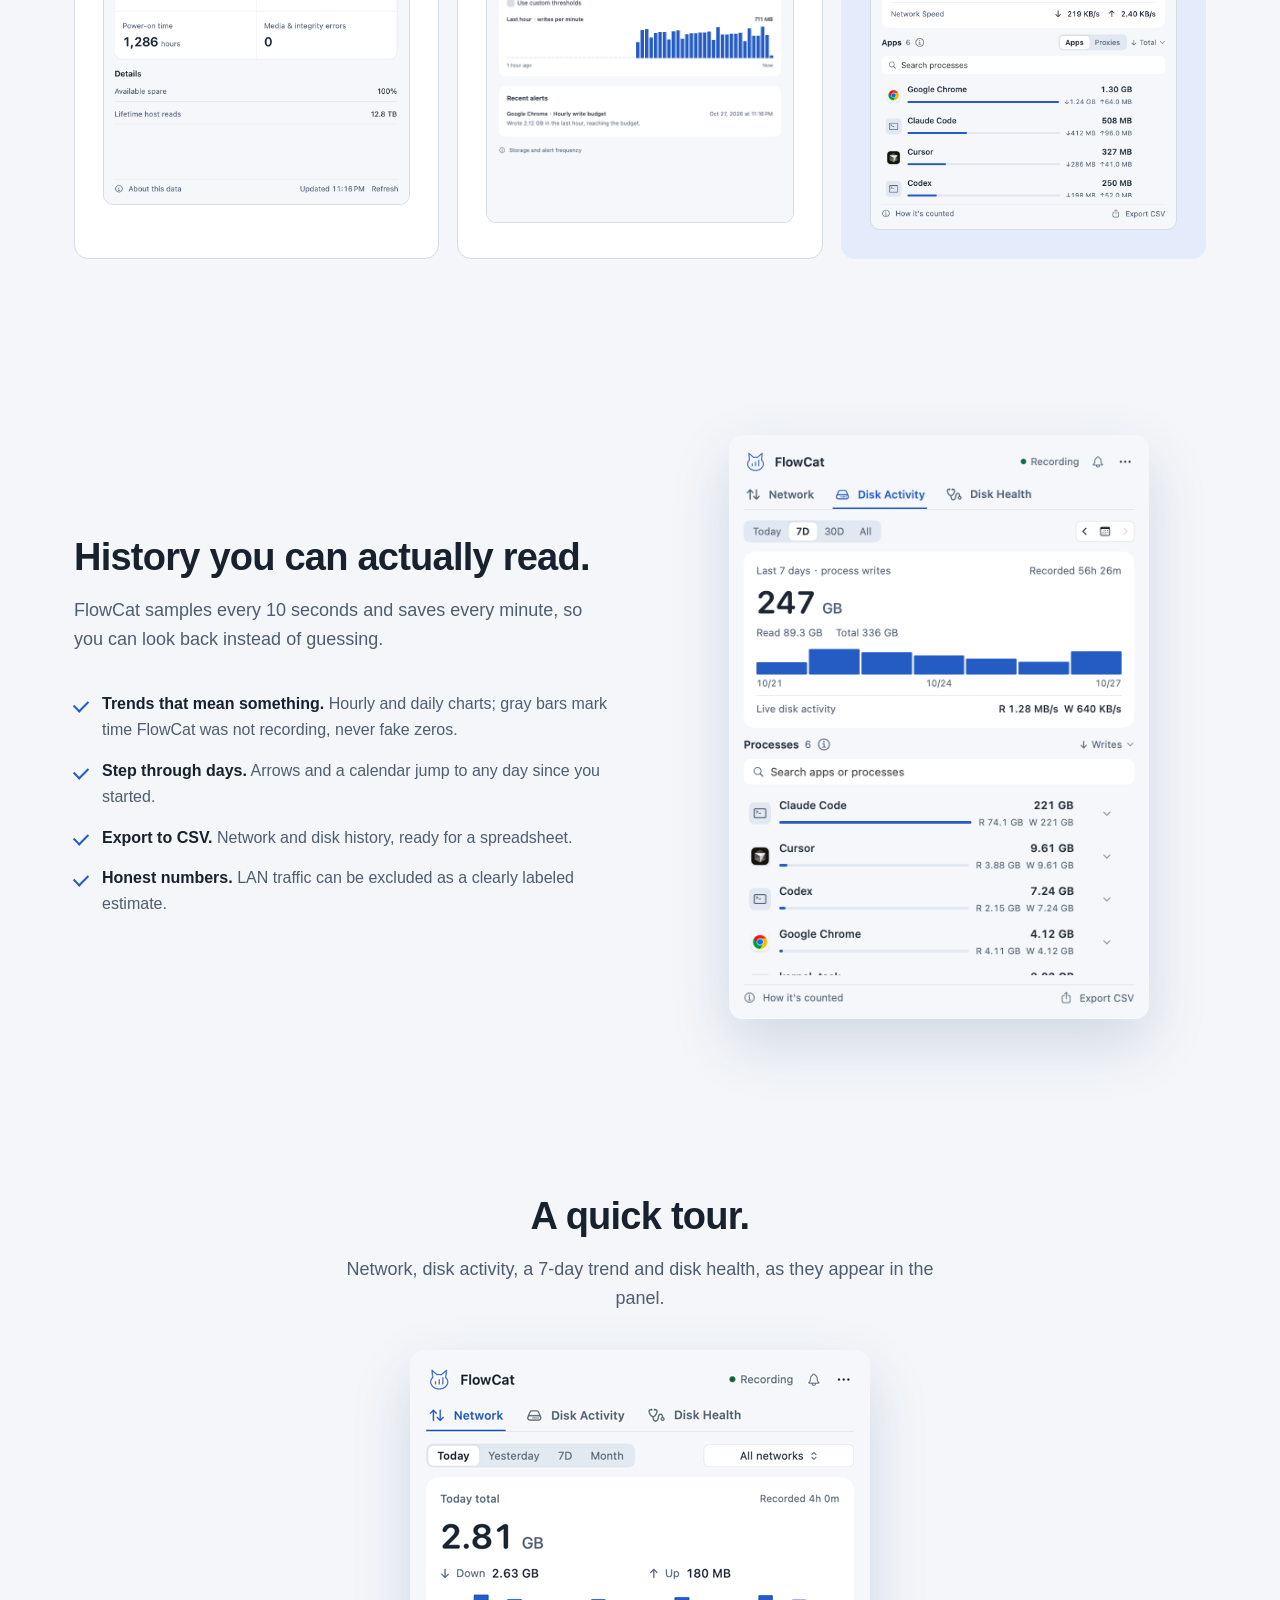
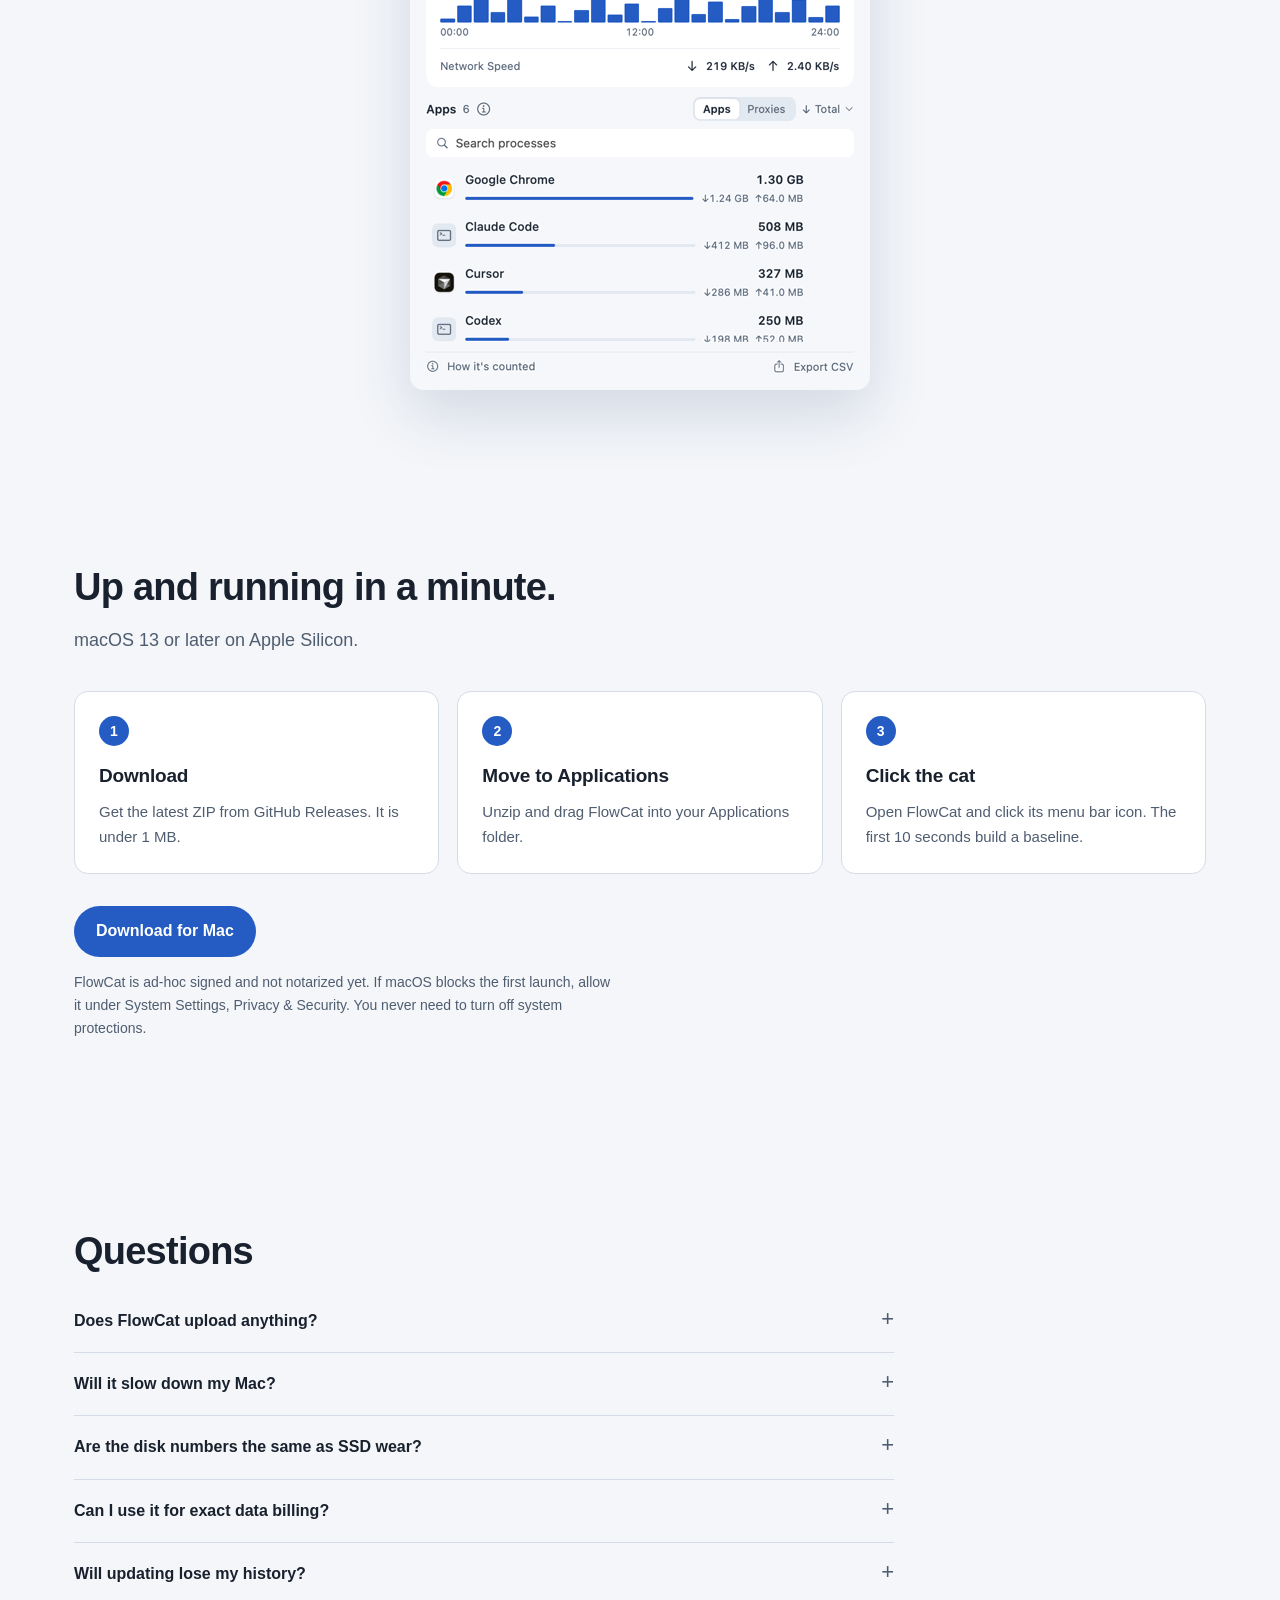
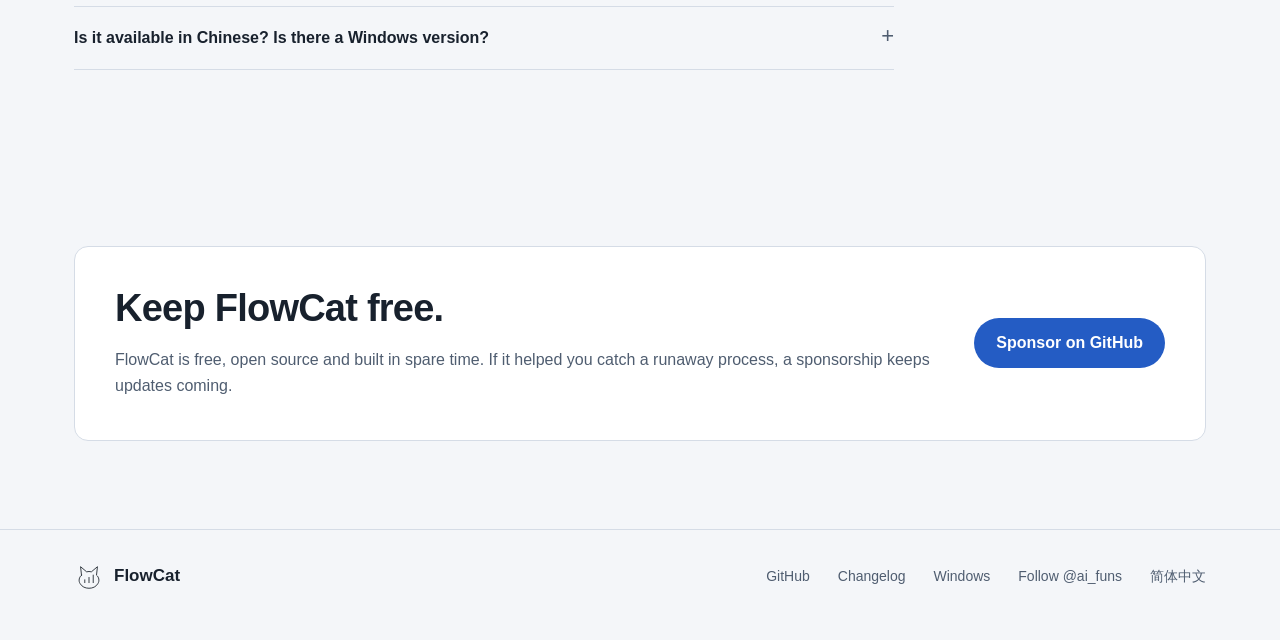
==== commit ab6a1754: "feat: English-first app and site, panel redesign, Apache 2.0 - App UI, settings, alerts, update dial" ====
--- a/docs/index.html
+++ b/docs/index.html
@@ -1,14 +1,183 @@
 <!doctype html>
-<html lang="zh-CN"><head><meta charset="utf-8"><meta name="viewport" content="width=device-width,initial-scale=1"><meta name="description" content="流量喵 FlowCat：原生 Mac 菜单栏监控工具。查看网络流量、进程磁盘读写和磁盘健康，本地记录、免费开源。"><meta name="theme-color" content="#faf9f5"><title>流量喵 FlowCat — 看清流量去向</title><link rel="icon" href="assets/cat.svg" type="image/svg+xml"><link rel="stylesheet" href="style.css"></head>
-<body><a class="skip" href="#main">跳到正文</a><header class="wrap"><a class="brand" href="#"><img src="assets/app-icon.png" width="34" height="34" alt="">流量喵 <span>FlowCat</span></a><nav aria-label="主导航"><a href="#features">功能</a><a href="#install">安装</a><a href="https://github.com/tab16360/flowcat">GitHub ↗</a></nav></header>
-<main id="main"><section class="hero wrap"><div class="hero-copy"><p class="eyebrow"><span class="status-dot"></span> 给 Mac 的一本小账本 · v1.6.0</p><h1>看清流量去向，<br>找到消耗来源。</h1><p class="lead">谁在下载？谁在写盘？<br>点开菜单栏，查看网络流量、进程读写与磁盘状态。</p><div class="actions"><a class="button" href="https://github.com/tab16360/flowcat/releases/latest/download/FlowCat-arm64.zip">下载 Mac 版 <span aria-hidden="true">↓</span></a><a class="text-link" href="https://github.com/tab16360/flowcat">看看源码 ↗</a></div><p class="fine">下载包不足 1 MB · macOS 13+ · Apple Silicon</p><div class="hero-note"><svg viewBox="0 0 48 30" aria-hidden="true"><path d="M2 25Q31 30 43 5m0 0-12 3m12-3-1 12"/></svg><span>记录留在本机，累计流量、网速与磁盘读写可独立显示。</span></div></div><figure class="product"><img src="assets/product.svg" alt="流量喵面板线稿示意：时间与网络筛选、累计流量、进程排行" width="560" height="570"><figcaption>介绍页线稿示意，使用示例数据；应用实际界面采用原生配色。</figcaption></figure></section>
-<section class="facts wrap" aria-label="产品特点"><div><strong>不足 1 MB</strong><span>ZIP 下载体积¹</span></div><div><strong>原生 macOS</strong><span>Swift / SwiftUI</span></div><div><strong>本地记录</strong><span>无需账号，不上传数据</span></div><div><strong>免费开源</strong><span>MIT 许可证</span></div></section>
-<section id="features" class="wrap section"><div class="section-heading"><p class="eyebrow">01 / 从总量，看到来源</p><h2>三个问题，随手有答案。</h2></div><div class="features"><article><svg class="line-icon" viewBox="0 0 48 48" aria-hidden="true"><path d="M8 39h33M12 32V22h7v10m5 0V14h7v18m5 0V7h7v25"/></svg><h3>今天用了多少？</h3><p>今日、昨日、本月自由切换。默认总量包含局域网，可用开关扣除已识别的局域网传输（估算），应用排行始终保留完整记录。</p><span class="note">时间与范围 / 累计统计</span></article><article><svg class="line-icon" viewBox="0 0 48 48" aria-hidden="true"><circle cx="22" cy="21" r="12"/><path d="m31 30 11 11M15 24h3v-6m5 6V14m5 10v-4"/></svg><h3>哪个程序在用？</h3><p>默认看应用排行，代理与 VPN 转发单列。切换、搜索和排序集中在列表上方，可识别的 App 辅助进程合并查看，右键应用选择“打开位置”，可在 Finder 定位路径。</p><span class="note">应用与代理 / 分开展示</span></article><article><svg class="line-icon" viewBox="0 0 48 48" aria-hidden="true"><path d="M5 17q19-18 38 0M11 24q13-12 26 0m-20 7q7-6 14 0"/><circle cx="24" cy="38" r="1.5"/></svg><h3>用了哪个网络？</h3><p>按真实 Wi-Fi 名称筛选。你可以拒绝定位权限，继续在“全部网络”下记录。</p><span class="note">真实 SSID / 可选授权</span></article></div></section>
-<section id="disk" class="wrap section disk-section"><div class="section-heading"><p class="eyebrow">NEW / 磁盘监控</p><h2>谁在写入磁盘，<br>现在也能看清。</h2><p class="lead">AI 工具、编辑器与构建任务越来越多。<br>把后台读写变成能查看、能比较的记录。</p></div><div class="disk-screens"><figure><img src="assets/disk-io.png" width="920" height="1280" loading="lazy" alt="磁盘读写统计：今日、7天、30天与累计，支持进程写入排行、搜索和导出"><figcaption>读写统计 · 默认按写入量排行</figcaption></figure><figure><img src="assets/disk-health.png" width="920" height="1280" loading="lazy" alt="磁盘健康：SMART状态、温度、累计主机写入、通电时间和介质错误"><figcaption>磁盘状态 · 按物理磁盘查看</figcaption></figure></div><p class="fine screenshot-note">原生应用界面，截图使用示例数据；真实可读指标取决于硬件、连接与系统权限。</p><div class="disk-details"><article><h3>按天看，按进程找。</h3><p>今日、近 7 天、近 30 天、累计与按日查看。搜索、切换读写排序、展开进程归属，也可导出 CSV。磁盘历史单独保存，已有流量记录继续保留。</p></article><article><h3>读写和健康，分清口径。</h3><p>进程读写覆盖所有磁盘，不等于 SSD 闪存实际写入；耐久度已用不等于剩余寿命。系统进程可能受权限限制，外置硬盘盒可能不提供健康数据，缺失指标明确显示“未提供”。</p></article></div><div class="update-note"><strong>为什么加这个？</strong><p>此前看到 Codex 长时间写盘的用户反馈，加上日常同时运行的 AI 工具越来越多，让我想知道：磁盘压力究竟来自谁？这次更新先把进程读写与磁盘报告状态摆到菜单栏里，让排查有据可看。<a class="text-link" href="https://github.com/openai/codex/issues/21007">相关用户反馈 ↗</a></p></div></section>
-<section id="size" class="wrap section size-section"><div class="size-illustration" aria-hidden="true"><svg viewBox="0 0 240 180"><path d="M55 32h86l34 34v97H55ZM141 32v34h34M75 123h79M75 140h53"/><path class="sketch" d="M37 52q-24 70 1 100M202 54q23 61-1 88"/><text x="75" y="107">&lt;1 MB</text></svg></div><div><p class="eyebrow">02 / 轻巧地装进菜单栏</p><h2>下载包不足 1 MB，<br>不用装一套运行环境。</h2><p class="lead">原生应用，不内嵌浏览器内核。<br>下载、解压、拖入应用程序，就能开始记录。</p><p class="fine">¹ 当前 arm64 ZIP 下载包约 740 KB，解压后应用约 2.9 MB，不含本地历史文件；不同构建会略有差异。</p></div></section>
-<section class="wrap section accounting"><p class="eyebrow">03 / 数字也要读得明白</p><h2>看总量找消耗，看排行找来源。</h2><div class="flow" aria-label="流量可能经过原程序、代理再到物理网卡"><div><span class="flow-no">A</span><strong>浏览器 / 开发工具</strong><span>进程产生流量</span></div><span class="arrow" aria-hidden="true">→</span><div><span class="flow-no">B</span><strong>代理 / VPN</strong><span>可能再次记录转发</span></div><span class="arrow" aria-hidden="true">→</span><div><span class="flow-no">C</span><strong>物理网卡</strong><span>整机收发总量</span></div></div><div class="notes"><p>应用与已识别的代理、VPN 分开展示，保留原始计数，不把代理历史硬拆回应用。同一份数据可能被多个进程记录。<strong>进程排行不要相加</strong>作为整机总量。</p><p>总量默认包含局域网备份。“包含局域网”关闭时，只扣除已识别的局域网流量（估算），可能遗漏短连接、协议开销与 VPN 内部传输。估算从新版运行后累计，旧历史保留，不依赖或修改任何代理配置。</p></div></section>
-<section id="install" class="wrap section install"><div><p class="eyebrow">04 / 开始记账</p><h2>一步，拖进应用程序。</h2><p class="lead">解压后，把流量喵拖入“应用程序”，双击启动即可。</p></div><figure class="drag-install" aria-label="安装示意：将流量喵应用图标拖拽到应用程序文件夹"><div class="drag-stage"><div class="drag-source"><div class="app-tile"><img src="assets/cat.svg" width="66" height="66" alt=""><svg class="drag-cursor" viewBox="0 0 32 40" aria-hidden="true"><path d="M3 3v29l8-7 6 12 6-3-6-11 11-1Z"/></svg></div><strong>流量喵.app</strong></div><div class="drag-path" aria-hidden="true"><span>拖拽</span><svg viewBox="0 0 180 36"><path d="M3 22Q88 7 171 17m-13-10 13 10-14 10"/></svg></div><div class="drag-destination"><svg class="folder-icon" viewBox="0 0 110 88" aria-hidden="true"><path d="M7 74V15q0-5 5-5h29l10 12h46q6 0 6 6v46q0 5-6 5H12q-5 0-5-5Zm1-46h94"/><path d="m42 61 13-23 13 23m-30-6h34"/></svg><strong>应用程序</strong></div></div><figcaption>Applications</figcaption></figure><a class="button" href="https://github.com/tab16360/flowcat/releases/latest/download/FlowCat-arm64.zip">获取最新版 ↗</a><p class="fine">首次运行约 10 秒建立统计基线。读取 Wi-Fi 名称的权限可拒绝；仍可按全部网络记录。</p></section>
-<section class="wrap section faq"><p class="eyebrow">还有几个小问题</p><h2>用之前，知道这些。</h2><details><summary>我的记录会上传吗？<span aria-hidden="true">＋</span></summary><p>不会。网络和磁盘历史分别保存在本机的 ledger.json 与 disk-ledger.json 中，不记录通信内容，不包含遥测。导出的 CSV 由你选择保存位置。</p></details><details><summary>为什么 macOS 可能阻止首次打开？<span aria-hidden="true">＋</span></summary><p>当前应用为临时签名、未进行 Developer ID 签名和公证。确认下载来源后，可按系统设置“隐私与安全性”的提示允许打开，无需关闭系统安全功能。</p></details><details><summary>升级会丢历史吗？<span aria-hidden="true">＋</span></summary><p>1.4.0 起选择“安装并重启”即可应用内更新，历史和设置保留，失败时恢复旧版。1.3.x 需要先手动安装一次新版。</p></details><details><summary>支持哪些 Mac？能精确计费吗？<span aria-hidden="true">＋</span></summary><p>右键菜单或“更多”菜单可检查更新，选择“安装并重启”自动下载、校验和替换；安装目录需可写，历史保留。当前发布包支持 Apple Silicon、macOS 13+。Intel 可尝试源码构建但未验收。采样可能漏计短时进程和网络切换间隔，不能用于精确计费。</p></details><details><summary>版本验证到了哪一步？<span aria-hidden="true">＋</span></summary><p>159 项核心统计、磁盘持久化、写入提醒与更新检查通过；已实测进程采样与磁盘健康数据，并渲染明暗、窄屏与短屏界面。完整鼠标交互、权限弹窗和多显示器场景尚未验收。</p></details></section>
-<section id="alerts" class="wrap section"><div class="section-heading"><p class="eyebrow">NEW / 写入提醒</p><h2>后台一直在写？<br>达到阈值，提醒你看看。</h2><p class="lead">持续高写入、小时预算、每日预算。<br>适用于所有可采样应用，按你的习惯设置。</p></div><div class="disk-details"><article><h3>每个应用，都能单独设置。</h3><p>沿用默认规则，也可设置应用独立阈值、忽略一小时或不再提醒。点击提醒查看最近一小时的分钟曲线；同一轮避免重复打扰，冷却状态跨启动保留。</p></article><article><h3>复用采样，少做一点。</h3><p>沿用每 10 秒采样，分钟曲线只放在内存，不持续写入明细。默认关闭，在磁盘面板底部或右键应用开启；系统通知按需授权，未授权仍保留窗口内记录。</p></article></div><details><summary>看看提醒设置与应用曲线</summary><figure><img src="assets/disk-alerts.png" width="1020" height="1800" loading="lazy" alt="磁盘写入提醒：默认阈值、单应用设置、最近一小时分钟曲线与提醒记录" style="display:block;width:min(100%,510px);height:auto;margin:24px auto"><figcaption class="fine screenshot-note">原生界面，使用示例数据。提醒仅表示写入达到阈值，不能判断死循环或任务进展，不自动结束进程。</figcaption></figure></details></section>
-<section id="windows" class="wrap section"><div class="section-heading"><p class="eyebrow">WINDOWS / 独立版本</p><h2>也能待在 Windows 托盘。</h2><p class="lead">后台服务持续记录，普通权限打开面板。<br>查看进程流量、磁盘读写与 NVMe 状态。</p></div><div class="actions"><a class="button" href="https://github.com/tab16360/flowcat-windows/releases/latest/download/FlowCat-Windows-x64-Setup.exe">下载 Windows 版 ↓</a><a class="text-link" href="windows/">了解 Windows 版 ↗</a></div><p class="fine">Windows 10 22H2 / Windows 11 · x64 · 独立仓库与更新渠道，安装时需要管理员授权。</p></section>
-</main><footer class="wrap"><a class="brand" href="#"><img src="assets/cat.svg" width="28" height="28" alt="">流量喵</a><span>小小一本，流量有数。</span><a href="https://github.com/tab16360/flowcat">MIT 开源 · GitHub ↗</a><a href="https://x.com/ai_funs" target="_blank" rel="noopener noreferrer">关注作者 X · @ai_funs ↗</a></footer></body></html>+<html lang="en">
+<head>
+<meta charset="utf-8">
+<meta name="viewport" content="width=device-width,initial-scale=1">
+<title>FlowCat - Network &amp; Disk Monitor for Mac</title>
+<meta name="description" content="FlowCat is a native macOS menu bar monitor for live network speed, per-process disk writes and SMART health. See which AI coding tools wear out your SSD. Under 1 MB, no account, data stays local.">
+<meta property="og:title" content="FlowCat - Network &amp; Disk Monitor for Mac">
+<meta property="og:description" content="Live network speed, per-process disk writes and SMART health in your menu bar. Under 1 MB, no account, data stays local.">
+<meta property="og:image" content="https://tab16360.github.io/flowcat/assets/screens/hero-en.jpg">
+<meta name="twitter:card" content="summary_large_image">
+<meta name="theme-color" content="#f4f6f9" media="(prefers-color-scheme: light)">
+<meta name="theme-color" content="#12161d" media="(prefers-color-scheme: dark)">
+<link rel="alternate" hreflang="en" href="https://tab16360.github.io/flowcat/">
+<link rel="alternate" hreflang="zh-Hans" href="https://tab16360.github.io/flowcat/zh/">
+<link rel="icon" href="assets/cat.svg" type="image/svg+xml">
+<link rel="preload" as="image" href="assets/screens/hero-en.jpg">
+<link rel="stylesheet" href="site.css">
+</head>
+<body>
+<a class="skip" href="#main">Skip to content</a>
+<header class="site-header">
+  <div class="wrap">
+    <a class="brand" href="./"><img src="assets/app-icon.png" alt="" width="30" height="30">FlowCat</a>
+    <nav class="nav" aria-label="Main">
+      <a href="#features">Features</a>
+      <a href="#install">Install</a>
+      <a href="#sponsor">Sponsor</a>
+      <a href="https://github.com/tab16360/flowcat">GitHub</a>
+      <a class="lang" href="zh/" hreflang="zh-Hans" lang="zh-Hans">中文</a>
+    </nav>
+  </div>
+</header>
+
+<main id="main">
+  <div class="wrap hero">
+    <div>
+      <h1>Network &amp; disk monitor for your Mac menu bar.</h1>
+      <p>Live speed, per-process disk writes and SMART health. See which AI coding tools are wearing out your SSD.</p>
+      <div class="actions">
+        <a class="button" href="https://github.com/tab16360/flowcat/releases/latest/download/FlowCat-arm64.zip">Download for Mac</a>
+        <a class="button secondary" href="https://github.com/tab16360/flowcat">View on GitHub</a>
+      </div>
+    </div>
+    <figure class="hero-shot">
+      <img src="assets/screens/hero-en.jpg" width="2400" height="1640" alt="FlowCat in the macOS menu bar showing today's traffic, network speed and disk read and write speed, with the network panel and the disk activity panel ranking Claude Code, Cursor and Codex by disk writes">
+    </figure>
+  </div>
+
+  <div class="wrap facts" aria-label="Key facts">
+    <div><strong>Under 1 MB</strong><span>Native Swift app, no runtime</span></div>
+    <div><strong>No account</strong><span>Nothing to sign up for</span></div>
+    <div><strong>Local data</strong><span>History never leaves your Mac</span></div>
+    <div><strong>Free, Apache 2.0</strong><span>Open source on GitHub</span></div>
+  </div>
+
+  <section class="compare">
+    <div class="wrap reveal">
+      <span class="label">Built for AI-assisted coding</span>
+      <h2>Your AI tools write far more than they download.</h2>
+      <p class="lead">Agents rebuild indexes, caches and node_modules all day. FlowCat ranks every process by network traffic and by disk writes, side by side.</p>
+      <figure>
+        <img src="assets/screens/compare-en.jpg" width="2080" height="1440" loading="lazy" alt="Network ranking on the left, where Claude Code moved 508 MB, next to the disk activity ranking on the right, where Claude Code wrote 18.4 GB, Cursor 9.61 GB and Codex 7.24 GB">
+        <figcaption>Sample data. Real numbers depend on your tools and workload.</figcaption>
+      </figure>
+      <div class="points">
+        <div><h3>Spot runaway writers</h3><p>Codex, Claude Code, Cursor, build tools and Spotlight all show up with read and write totals per app, merged with their helper processes.</p></div>
+        <div><h3>Check the drive itself</h3><p>Compare what processes wrote with the SSD's own lifetime host writes, temperature and rated endurance used.</p></div>
+      </div>
+    </div>
+  </section>
+
+  <section id="features">
+    <div class="wrap">
+      <h2 class="reveal">Everything in one click from the menu bar.</h2>
+      <p class="lead reveal">Three tabs, no windows to manage. Open the panel, find the answer, close it.</p>
+      <div class="bento">
+        <article class="cell wide reveal">
+          <h3>Per-process disk activity</h3>
+          <p>Today, 7 days, 30 days, all time or any single day. Sort by writes, reads or total, search, and click a row to see the path.</p>
+          <div class="crop"><img src="assets/screens/disk-en.png" width="920" height="1280" loading="lazy" alt="Disk activity panel with today's process writes and an hourly write chart"></div>
+        </article>
+        <article class="cell narrow tint reveal">
+          <h3>Live in the menu bar</h3>
+          <p>Show today's total, network speed and disk read/write speed. Turn each on or off.</p>
+          <div class="menubar"><img src="assets/screens/status-item-en.png" width="310" height="44" alt="Menu bar item showing Today 2.21 GB, download speed 1.24 MB/s, disk read 18.6 MB/s and write 42.3 MB/s"></div>
+        </article>
+        <article class="cell third reveal">
+          <h3>SMART health</h3>
+          <p>Status, temperature, lifetime host writes, rated endurance used, power-on hours and media errors. Read natively, no smartctl.</p>
+          <img class="shot" src="assets/screens/health-en.png" width="920" height="1280" loading="lazy" alt="Disk health panel showing the drive is healthy, 38 degrees Celsius, 8.42 TB lifetime host writes and 3 percent endurance used">
+        </article>
+        <article class="cell third reveal">
+          <h3>Write alerts</h3>
+          <p>Get notified about sustained high writes or an app exceeding an hourly or daily budget. Pause or mute any app.</p>
+          <img class="shot" src="assets/screens/alerts-en.png" width="1240" height="1800" loading="lazy" alt="Disk write alerts window with default rules, per-app settings and a per-minute write chart">
+        </article>
+        <article class="cell third tint reveal">
+          <h3>Network by app and Wi-Fi</h3>
+          <p>Today, yesterday, 7 days or this month, filtered by the real Wi-Fi name. Proxies and VPNs are listed separately so nothing is counted twice.</p>
+          <img class="shot" src="assets/screens/network-en.png" width="920" height="1280" loading="lazy" alt="Network panel with today's total, hourly traffic chart and app ranking">
+        </article>
+      </div>
+    </div>
+  </section>
+
+  <section>
+    <div class="wrap split">
+      <div class="reveal">
+        <h2>History you can actually read.</h2>
+        <p class="lead">FlowCat samples every 10 seconds and saves every minute, so you can look back instead of guessing.</p>
+        <ul class="checks">
+          <li><strong>Trends that mean something.</strong> Hourly and daily charts; gray bars mark time FlowCat was not recording, never fake zeros.</li>
+          <li><strong>Step through days.</strong> Arrows and a calendar jump to any day since you started.</li>
+          <li><strong>Export to CSV.</strong> Network and disk history, ready for a spreadsheet.</li>
+          <li><strong>Honest numbers.</strong> LAN traffic can be excluded as a clearly labeled estimate.</li>
+        </ul>
+      </div>
+      <figure class="reveal">
+        <img src="assets/screens/disk-7d-en.png" width="920" height="1280" loading="lazy" alt="Disk activity over the last 7 days with a daily write chart and Claude Code at the top of the ranking">
+      </figure>
+    </div>
+  </section>
+
+  <section class="tour">
+    <div class="wrap reveal">
+      <h2>A quick tour.</h2>
+      <p class="lead">Network, disk activity, a 7-day trend and disk health, as they appear in the panel.</p>
+      <img src="assets/screens/demo-en.gif" width="460" height="640" loading="lazy" alt="Animated tour cycling through the network, disk activity, 7-day trend and disk health panels">
+    </div>
+  </section>
+
+  <section id="install" class="install">
+    <div class="wrap reveal">
+      <h2>Up and running in a minute.</h2>
+      <p class="lead">macOS 13 or later on Apple Silicon.</p>
+      <ol>
+        <li><h3>Download</h3><p>Get the latest ZIP from GitHub Releases. It is under 1 MB.</p></li>
+        <li><h3>Move to Applications</h3><p>Unzip and drag FlowCat into your Applications folder.</p></li>
+        <li><h3>Click the cat</h3><p>Open FlowCat and click its menu bar icon. The first 10 seconds build a baseline.</p></li>
+      </ol>
+      <a class="button" href="https://github.com/tab16360/flowcat/releases/latest/download/FlowCat-arm64.zip">Download for Mac</a>
+      <p class="note">FlowCat is ad-hoc signed and not notarized yet. If macOS blocks the first launch, allow it under System Settings, Privacy &amp; Security. You never need to turn off system protections.</p>
+    </div>
+  </section>
+
+  <section class="faq-section">
+    <div class="wrap faq reveal">
+      <h2>Questions</h2>
+      <details><summary>Does FlowCat upload anything?</summary><p>No. History is stored in ledger.json and disk-ledger.json on your Mac. There is no account and no telemetry, and FlowCat never records the contents of your traffic. Checking for updates only happens when you ask and contacts GitHub.</p></details>
+      <details><summary>Will it slow down my Mac?</summary><p>It samples every 10 seconds, saves once a minute and loads the panel only when you open it. SMART data is read on demand and then about every 10 minutes.</p></details>
+      <details><summary>Are the disk numbers the same as SSD wear?</summary><p>Not exactly. Process writes come from macOS counters and are not the physical NAND writes inside the SSD. Use them to find which apps write the most, and the health tab for what the drive itself reports.</p></details>
+      <details><summary>Can I use it for exact data billing?</summary><p>No. Totals come from the physical network interfaces and include LAN and protocol overhead. Short-lived processes and network switches can be missed, so treat it as a guide, not a carrier bill.</p></details>
+      <details><summary>Will updating lose my history?</summary><p>No. Choose Check for Updates, then Install and Relaunch. FlowCat downloads and verifies the package, replaces itself and keeps your history and settings. If anything fails, the previous version is restored.</p></details>
+      <details><summary>Is it available in Chinese? Is there a Windows version?</summary><p>Yes to both. Switch the language to 简体中文 in Settings. A separate <a href="windows/">Windows version</a> lives in its own repository.</p></details>
+    </div>
+  </section>
+
+  <section id="sponsor" class="sponsor">
+    <div class="wrap reveal">
+      <div class="box">
+        <div>
+          <h2>Keep FlowCat free.</h2>
+          <p>FlowCat is free, open source and built in spare time. If it helped you catch a runaway process, a sponsorship keeps updates coming.</p>
+        </div>
+        <a class="button" href="https://github.com/sponsors/tab16360">Sponsor on GitHub</a>
+      </div>
+    </div>
+  </section>
+</main>
+
+<footer>
+  <div class="wrap">
+    <a class="brand" href="./"><img src="assets/cat.svg" alt="" width="26" height="26">FlowCat</a>
+    <a href="https://github.com/tab16360/flowcat">GitHub</a>
+    <a href="https://github.com/tab16360/flowcat/blob/main/CHANGELOG.md">Changelog</a>
+    <a href="windows/">Windows</a>
+    <a href="https://x.com/ai_funs" target="_blank" rel="noopener noreferrer">Follow @ai_funs</a>
+    <a href="zh/" hreflang="zh-Hans" lang="zh-Hans">简体中文</a>
+  </div>
+</footer>
+</body>
+</html>
--- a/docs/site.css
+++ b/docs/site.css
@@ -0,0 +1,170 @@
+/* FlowCat site: one cool-neutral palette, the app's blue as the only accent, light and dark. */
+:root {
+  --bg: #f4f6f9;
+  --surface: #ffffff;
+  --surface-2: #eaeef4;
+  --ink: #18212d;
+  --muted: #4f5d70;
+  --line: #d5dce6;
+  --accent: #245cc4;
+  --accent-ink: #ffffff;
+  --accent-soft: #e4ecfb;
+  --shadow: 0 24px 60px rgb(36 64 120 / .16);
+  --radius: 14px;
+  color-scheme: light;
+}
+@media (prefers-color-scheme: dark) {
+  :root {
+    --bg: #12161d;
+    --surface: #1b212b;
+    --surface-2: #232b37;
+    --ink: #eef2f7;
+    --muted: #a9b5c5;
+    --line: #313b49;
+    --accent: #8fb3ff;
+    --accent-ink: #0f1a2e;
+    --accent-soft: #1f2c45;
+    --shadow: 0 24px 60px rgb(0 0 0 / .45);
+    color-scheme: dark;
+  }
+}
+* { box-sizing: border-box; }
+html { scroll-padding-top: 80px; -webkit-text-size-adjust: 100%; }
+body {
+  margin: 0;
+  background: var(--bg);
+  color: var(--ink);
+  font: 16px/1.65 -apple-system, BlinkMacSystemFont, "SF Pro Text", "Segoe UI", "PingFang SC", sans-serif;
+}
+a { color: inherit; }
+img { max-width: 100%; height: auto; display: block; }
+:focus-visible { outline: 2px solid var(--accent); outline-offset: 3px; border-radius: 6px; }
+.wrap { max-width: 1180px; margin: 0 auto; padding: 0 24px; }
+.skip { position: fixed; left: 16px; top: -60px; background: var(--surface); padding: 8px 14px; border-radius: 8px; z-index: 20; }
+.skip:focus { top: 12px; }
+
+/* Header */
+.site-header { position: sticky; top: 0; z-index: 10; background: color-mix(in srgb, var(--bg) 88%, transparent); backdrop-filter: blur(14px); -webkit-backdrop-filter: blur(14px); border-bottom: 1px solid var(--line); }
+.site-header .wrap { height: 64px; display: flex; align-items: center; gap: 28px; }
+.brand { display: flex; align-items: center; gap: 10px; font-weight: 650; font-size: 17px; text-decoration: none; white-space: nowrap; }
+.brand img { width: 30px; height: 30px; border-radius: 8px; }
+.nav { display: flex; gap: 24px; margin-left: auto; font-size: 14px; align-items: center; }
+.nav a { text-decoration: none; color: var(--muted); white-space: nowrap; }
+.nav a:hover { color: var(--ink); }
+.nav .lang { border: 1px solid var(--line); border-radius: 999px; padding: 3px 12px; color: var(--ink); }
+
+/* Buttons: pill for interactive, 14px radius for surfaces. */
+.button { display: inline-flex; align-items: center; gap: 10px; padding: 12px 22px; border-radius: 999px; background: var(--accent); color: var(--accent-ink); font-weight: 600; text-decoration: none; white-space: nowrap; transition: transform .15s ease, filter .15s ease; }
+.button:hover { filter: brightness(1.08); }
+.button:active { transform: translateY(1px) scale(.98); }
+.button.secondary { background: transparent; color: var(--ink); border: 1px solid var(--line); }
+.button.secondary:hover { background: var(--surface); filter: none; }
+
+/* Hero */
+.hero { display: grid; grid-template-columns: minmax(0, 6fr) minmax(0, 7fr); gap: 48px; align-items: center; padding-top: 64px; padding-bottom: 56px; }
+.hero h1 { font-size: clamp(34px, 3.6vw, 48px); line-height: 1.1; letter-spacing: -.03em; margin: 0 0 20px; font-weight: 700; }
+.hero p { font-size: 19px; color: var(--muted); margin: 0 0 30px; max-width: 34ch; }
+.actions { display: flex; gap: 14px; flex-wrap: wrap; }
+.hero-shot { margin: 0; border-radius: var(--radius); overflow: hidden; box-shadow: var(--shadow); }
+
+/* Facts strip */
+.facts { display: grid; grid-template-columns: repeat(4, 1fr); border-top: 1px solid var(--line); border-bottom: 1px solid var(--line); }
+.facts div { padding: 22px 0; }
+.facts strong { display: block; font-size: 18px; }
+.facts span { color: var(--muted); font-size: 14px; }
+
+section { padding: 88px 0; }
+h2 { font-size: clamp(28px, 3vw, 38px); line-height: 1.15; letter-spacing: -.02em; margin: 0 0 16px; }
+h3 { font-size: 19px; margin: 0 0 8px; letter-spacing: -.01em; }
+.lead { color: var(--muted); font-size: 18px; max-width: 62ch; margin: 0 0 36px; }
+.label { display: inline-block; font-size: 13px; font-weight: 600; color: var(--accent); background: var(--accent-soft); padding: 4px 12px; border-radius: 999px; margin-bottom: 18px; }
+
+/* AI tools comparison: full-width figure */
+.compare figure { margin: 0; border-radius: var(--radius); overflow: hidden; box-shadow: var(--shadow); }
+.compare figcaption { color: var(--muted); font-size: 14px; margin-top: 14px; }
+.compare .points { display: grid; grid-template-columns: repeat(2, minmax(0, 1fr)); gap: 32px; margin-top: 40px; }
+.compare .points p { color: var(--muted); margin: 0; }
+
+/* Feature bento: 5 cells, 2 + 3 rows with varied spans. */
+.bento { display: grid; grid-template-columns: repeat(6, 1fr); gap: 18px; }
+.cell { background: var(--surface); border: 1px solid var(--line); border-radius: var(--radius); padding: 28px; overflow: hidden; display: flex; flex-direction: column; }
+.cell p { color: var(--muted); margin: 0; font-size: 15px; }
+.cell.wide { grid-column: span 4; }
+.cell.narrow { grid-column: span 2; }
+.cell.third { grid-column: span 2; }
+.cell.tint { background: var(--accent-soft); border-color: transparent; }
+.cell .shot { margin-top: 24px; border-radius: 10px; border: 1px solid var(--line); }
+.cell .crop { margin: 24px -28px -28px; padding: 28px 28px 0; max-height: 420px; overflow: hidden; background: var(--surface-2); }
+.cell .crop img { width: min(100%, 460px); margin: 0 auto; border-radius: 12px 12px 0 0; box-shadow: var(--shadow); }
+.menubar { margin-top: 24px; background: var(--surface-2); border-radius: 10px; padding: 14px 16px; display: flex; justify-content: flex-end; }
+.menubar img { width: 210px; }
+@media (prefers-color-scheme: dark) {
+  .menubar img { filter: invert(1); }
+  /* The line-art cat is dark ink; give it a light tile on dark backgrounds. */
+  .brand img { background: #eef2f7; border-radius: 8px; padding: 2px; }
+}
+
+/* Trend split */
+.split { display: grid; grid-template-columns: minmax(0, 1fr) minmax(0, 1fr); gap: 64px; align-items: center; }
+.split figure { margin: 0; justify-self: center; max-width: 420px; border-radius: var(--radius); overflow: hidden; box-shadow: var(--shadow); }
+.checks { list-style: none; padding: 0; margin: 0; display: grid; gap: 14px; }
+.checks li { padding-left: 28px; position: relative; color: var(--muted); }
+.checks li::before { content: ""; position: absolute; left: 0; top: .55em; width: 12px; height: 7px; border-left: 2px solid var(--accent); border-bottom: 2px solid var(--accent); transform: rotate(-45deg); }
+.checks strong { color: var(--ink); }
+
+/* Tour: centered GIF */
+.tour { text-align: center; }
+.tour .lead { margin-left: auto; margin-right: auto; }
+.tour img { margin: 0 auto; width: 460px; border-radius: var(--radius); box-shadow: var(--shadow); }
+
+/* Install: numbered row */
+.install ol { list-style: none; counter-reset: step; padding: 0; margin: 0 0 32px; display: grid; grid-template-columns: repeat(3, 1fr); gap: 18px; }
+.install li { counter-increment: step; background: var(--surface); border: 1px solid var(--line); border-radius: var(--radius); padding: 24px; }
+.install li::before { content: counter(step); display: grid; place-items: center; width: 30px; height: 30px; border-radius: 50%; background: var(--accent); color: var(--accent-ink); font-weight: 700; font-size: 14px; margin-bottom: 14px; }
+.install li p { color: var(--muted); margin: 0; font-size: 15px; }
+.note { color: var(--muted); font-size: 14px; max-width: 70ch; }
+
+/* FAQ */
+.faq > * { max-width: 820px; }
+details { border-bottom: 1px solid var(--line); padding: 18px 0; }
+summary { cursor: pointer; font-weight: 600; list-style: none; display: flex; justify-content: space-between; gap: 16px; }
+summary::-webkit-details-marker { display: none; }
+summary::after { content: "+"; color: var(--muted); font-weight: 400; font-size: 22px; line-height: 1; }
+details[open] summary::after { content: "\2212"; }
+details p { color: var(--muted); margin: 12px 0 0; }
+
+/* Sponsor */
+.sponsor .box { background: var(--surface); border: 1px solid var(--line); border-radius: var(--radius); padding: 40px; display: grid; grid-template-columns: minmax(0, 1fr) auto; gap: 32px; align-items: center; }
+.sponsor p { color: var(--muted); margin: 0; }
+
+footer { border-top: 1px solid var(--line); padding: 32px 0 48px; color: var(--muted); font-size: 14px; }
+footer .wrap { display: flex; flex-wrap: wrap; gap: 12px 28px; align-items: center; }
+footer a { text-decoration: none; }
+footer a:hover { color: var(--ink); }
+footer .brand { color: var(--ink); margin-right: auto; }
+
+/* Scroll reveal only where supported and motion is welcome. */
+@media (prefers-reduced-motion: no-preference) {
+  @supports (animation-timeline: view()) {
+    .reveal { animation: rise linear both; animation-timeline: view(); animation-range: entry 0% entry 40%; }
+    @keyframes rise { from { opacity: 0; transform: translateY(24px); } to { opacity: 1; transform: none; } }
+  }
+}
+
+@media (max-width: 900px) {
+  .hero { grid-template-columns: 1fr; padding-top: 40px; gap: 36px; }
+  .hero p { max-width: none; }
+  .facts { grid-template-columns: repeat(2, 1fr); gap: 0 20px; }
+  .bento { grid-template-columns: 1fr 1fr; }
+  .cell.wide, .cell.narrow, .cell.third { grid-column: span 2; }
+  .split { grid-template-columns: 1fr; gap: 36px; }
+  .install ol { grid-template-columns: 1fr; }
+  .sponsor .box { grid-template-columns: 1fr; padding: 28px; }
+  section { padding: 64px 0; }
+}
+@media (max-width: 640px) {
+  .wrap { padding: 0 16px; }
+  .nav a:not(.lang):not(.cta) { display: none; }
+  .compare .points { grid-template-columns: 1fr; gap: 20px; }
+  .tour img { width: 100%; }
+}
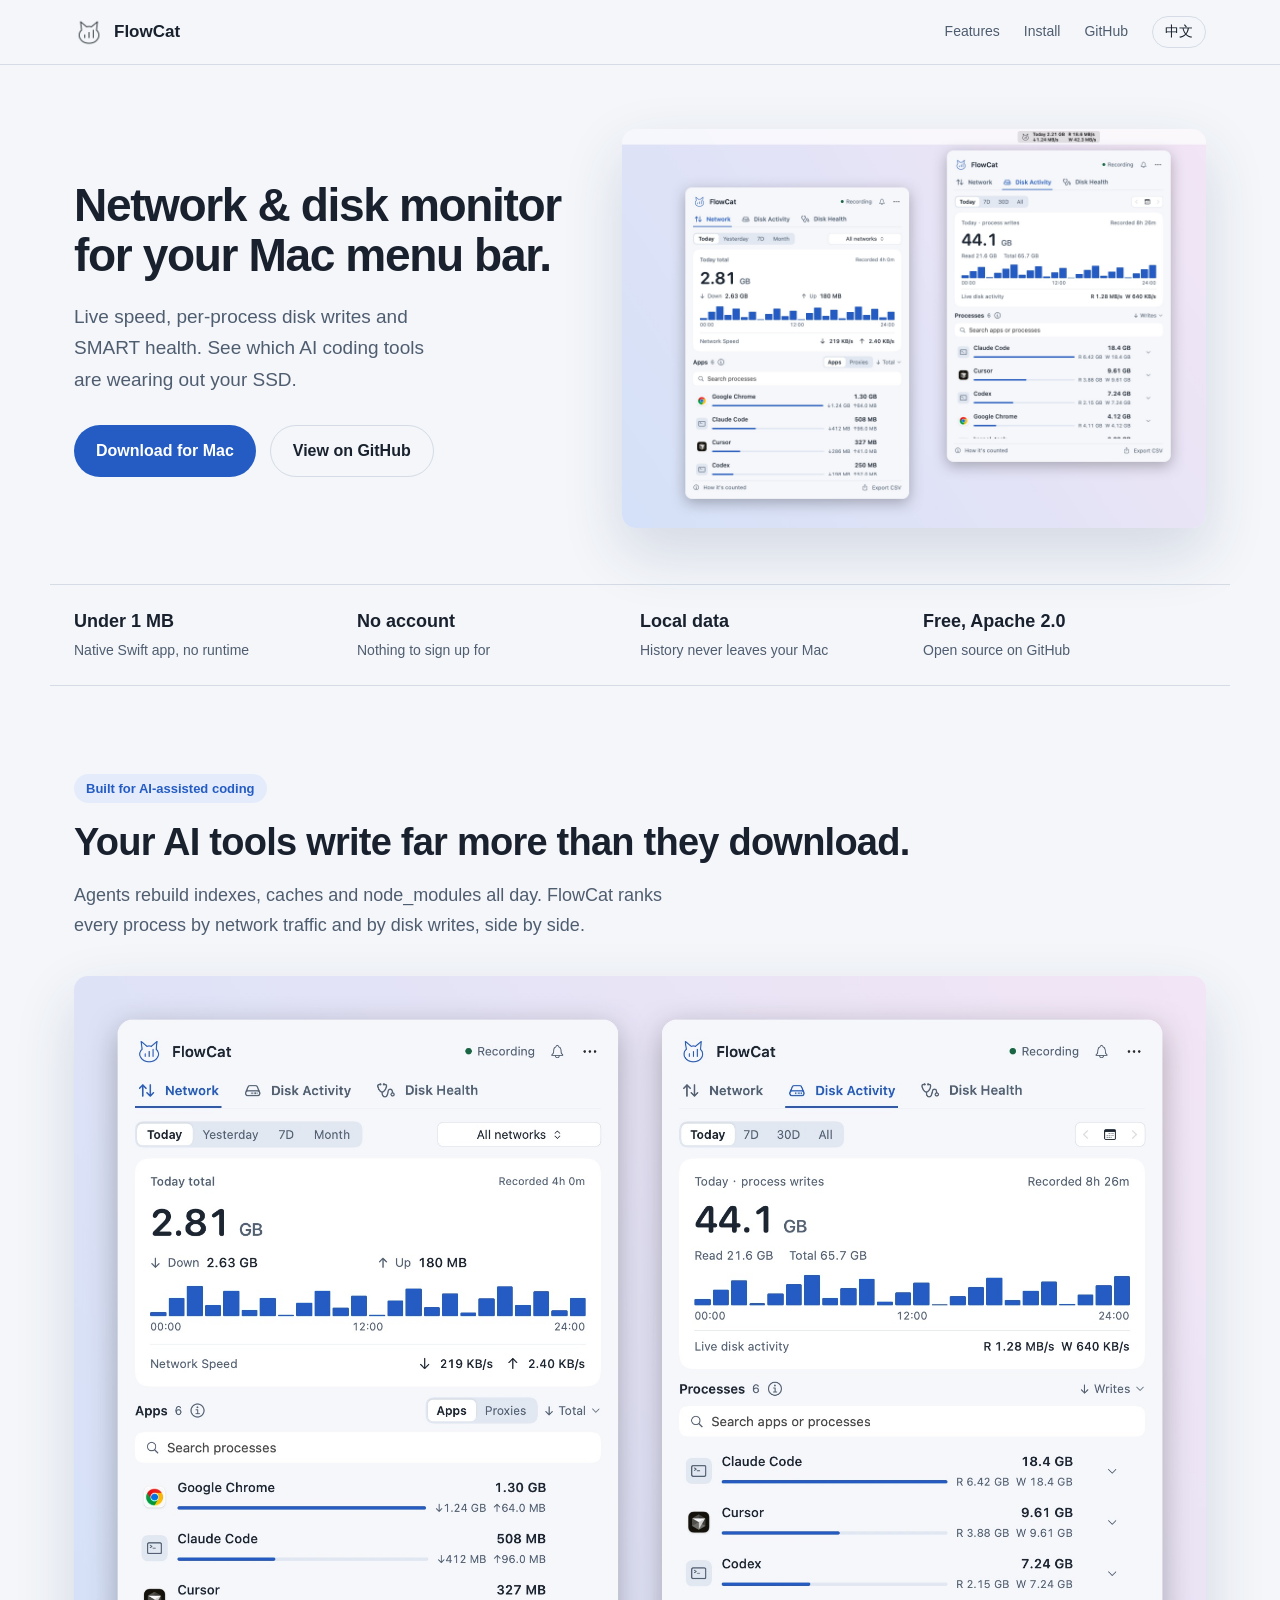
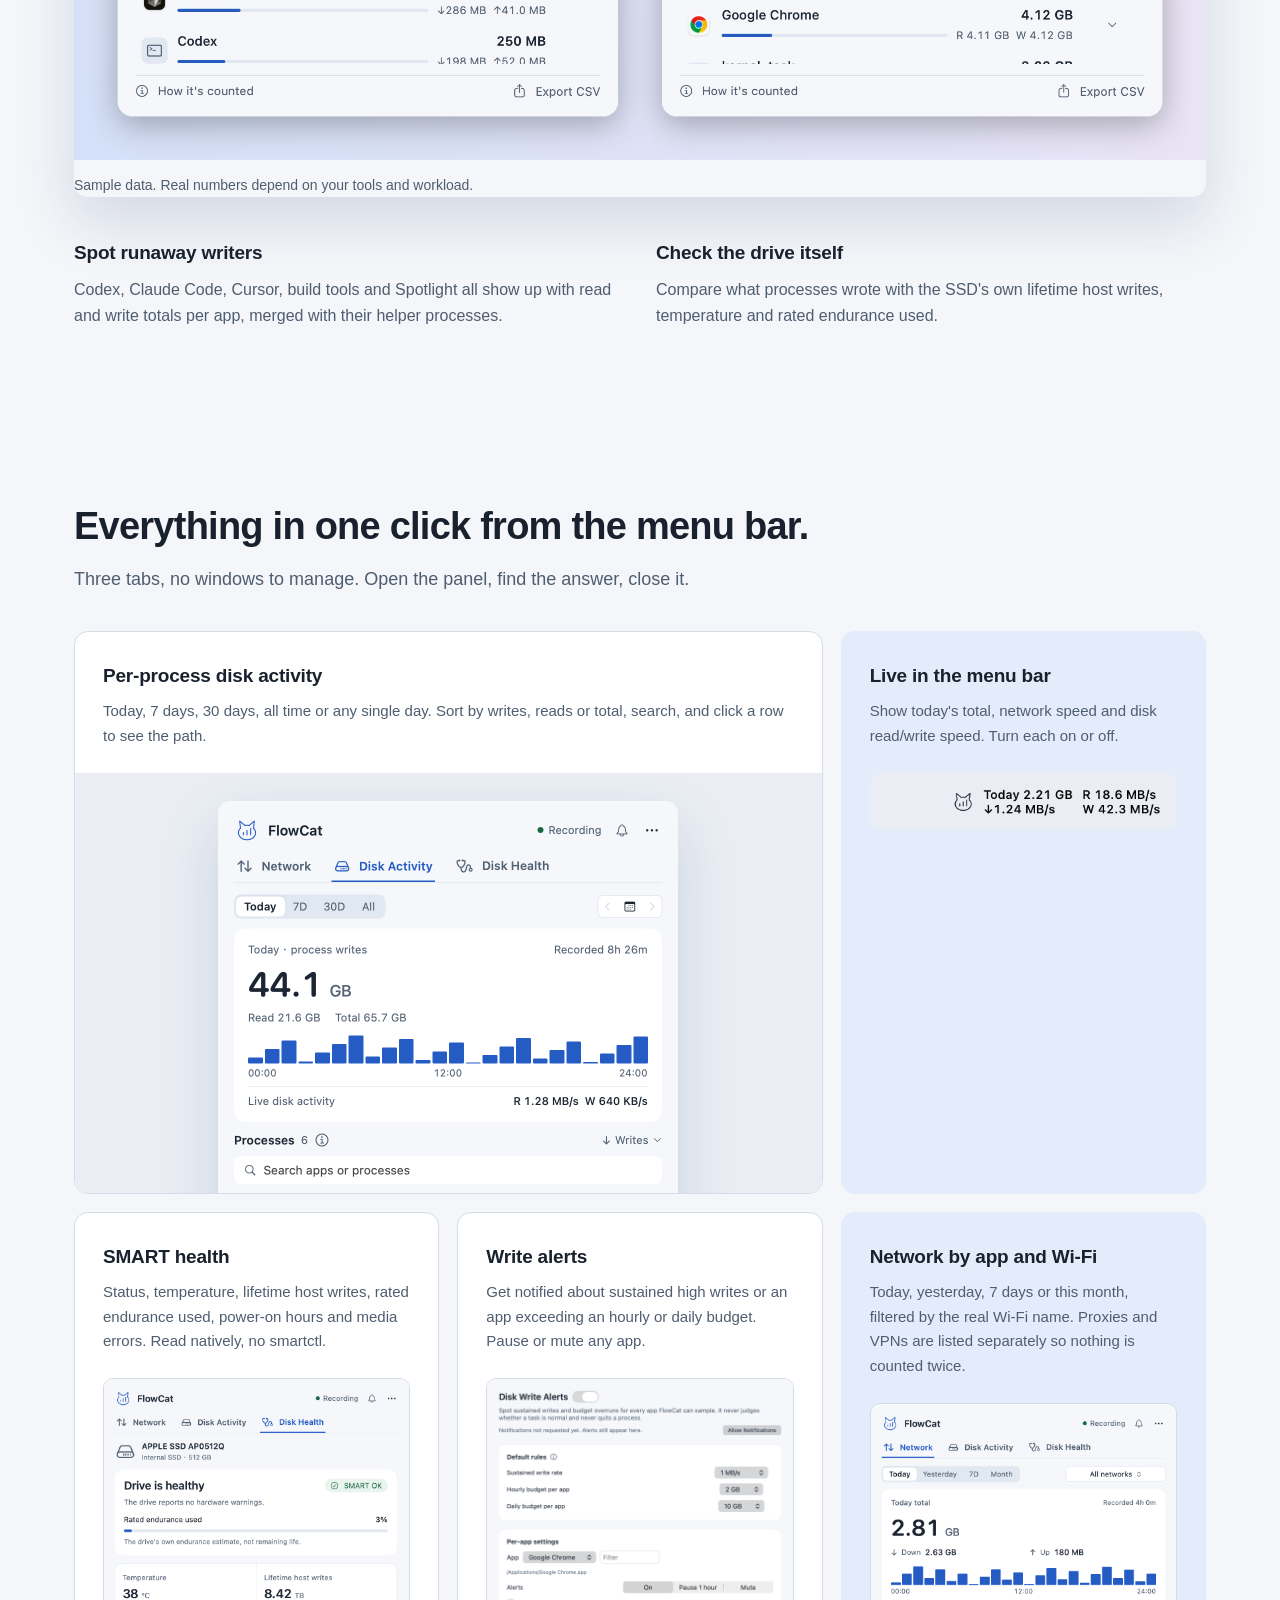
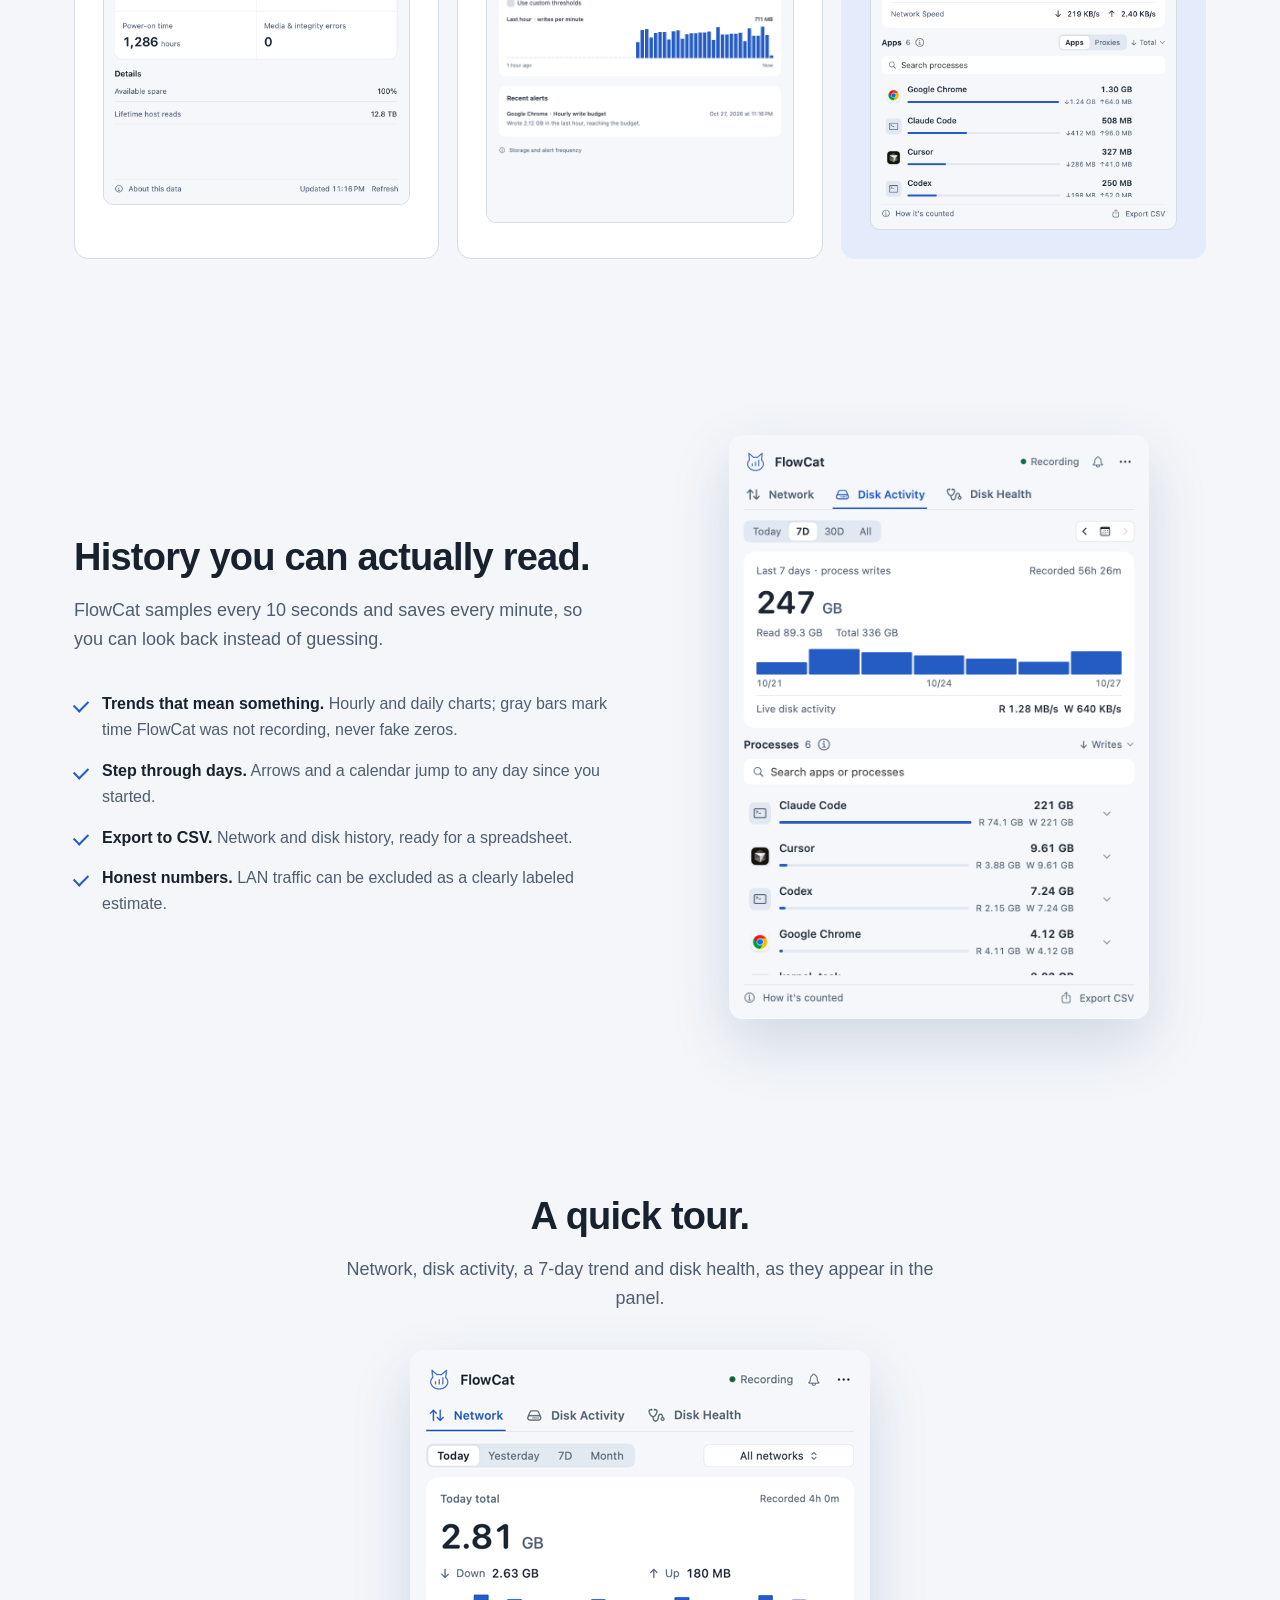
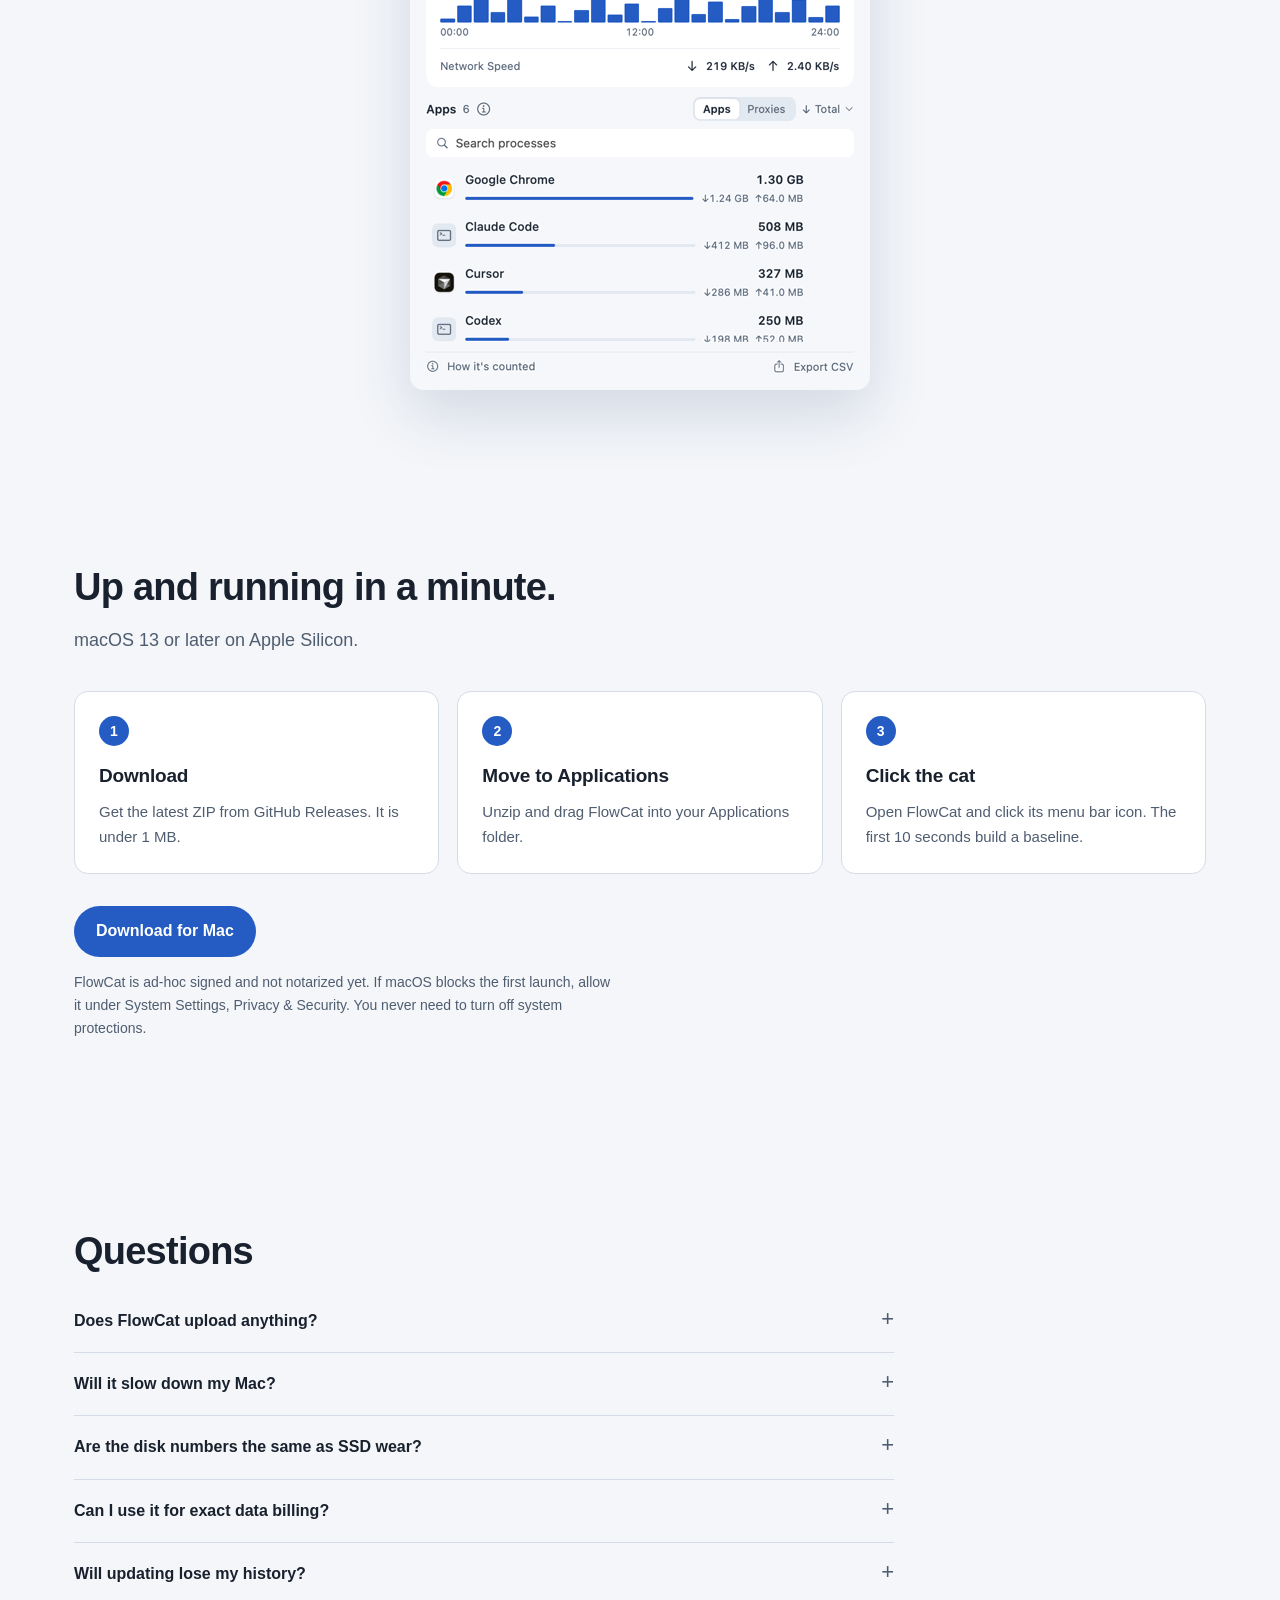
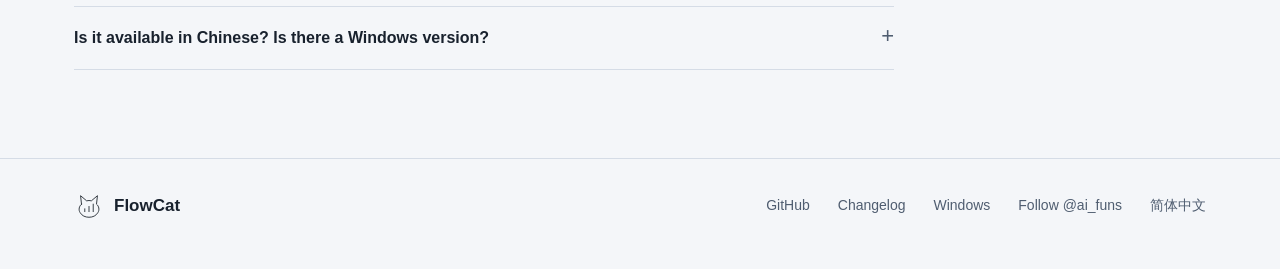
==== commit 0682d2bc: "chore: remove sponsor entry from app, site and README" ====
--- a/docs/index.html
+++ b/docs/index.html
@@ -25,7 +25,6 @@
     <nav class="nav" aria-label="Main">
       <a href="#features">Features</a>
       <a href="#install">Install</a>
-      <a href="#sponsor">Sponsor</a>
       <a href="https://github.com/tab16360/flowcat">GitHub</a>
       <a class="lang" href="zh/" hreflang="zh-Hans" lang="zh-Hans">中文</a>
     </nav>
@@ -156,17 +155,6 @@
     </div>
   </section>
 
-  <section id="sponsor" class="sponsor">
-    <div class="wrap reveal">
-      <div class="box">
-        <div>
-          <h2>Keep FlowCat free.</h2>
-          <p>FlowCat is free, open source and built in spare time. If it helped you catch a runaway process, a sponsorship keeps updates coming.</p>
-        </div>
-        <a class="button" href="https://github.com/sponsors/tab16360">Sponsor on GitHub</a>
-      </div>
-    </div>
-  </section>
 </main>
 
 <footer>
--- a/docs/site.css
+++ b/docs/site.css
@@ -133,9 +133,6 @@
 details[open] summary::after { content: "\2212"; }
 details p { color: var(--muted); margin: 12px 0 0; }
 
-/* Sponsor */
-.sponsor .box { background: var(--surface); border: 1px solid var(--line); border-radius: var(--radius); padding: 40px; display: grid; grid-template-columns: minmax(0, 1fr) auto; gap: 32px; align-items: center; }
-.sponsor p { color: var(--muted); margin: 0; }
 
 footer { border-top: 1px solid var(--line); padding: 32px 0 48px; color: var(--muted); font-size: 14px; }
 footer .wrap { display: flex; flex-wrap: wrap; gap: 12px 28px; align-items: center; }
@@ -159,7 +156,6 @@
   .cell.wide, .cell.narrow, .cell.third { grid-column: span 2; }
   .split { grid-template-columns: 1fr; gap: 36px; }
   .install ol { grid-template-columns: 1fr; }
-  .sponsor .box { grid-template-columns: 1fr; padding: 28px; }
   section { padding: 64px 0; }
 }
 @media (max-width: 640px) {
